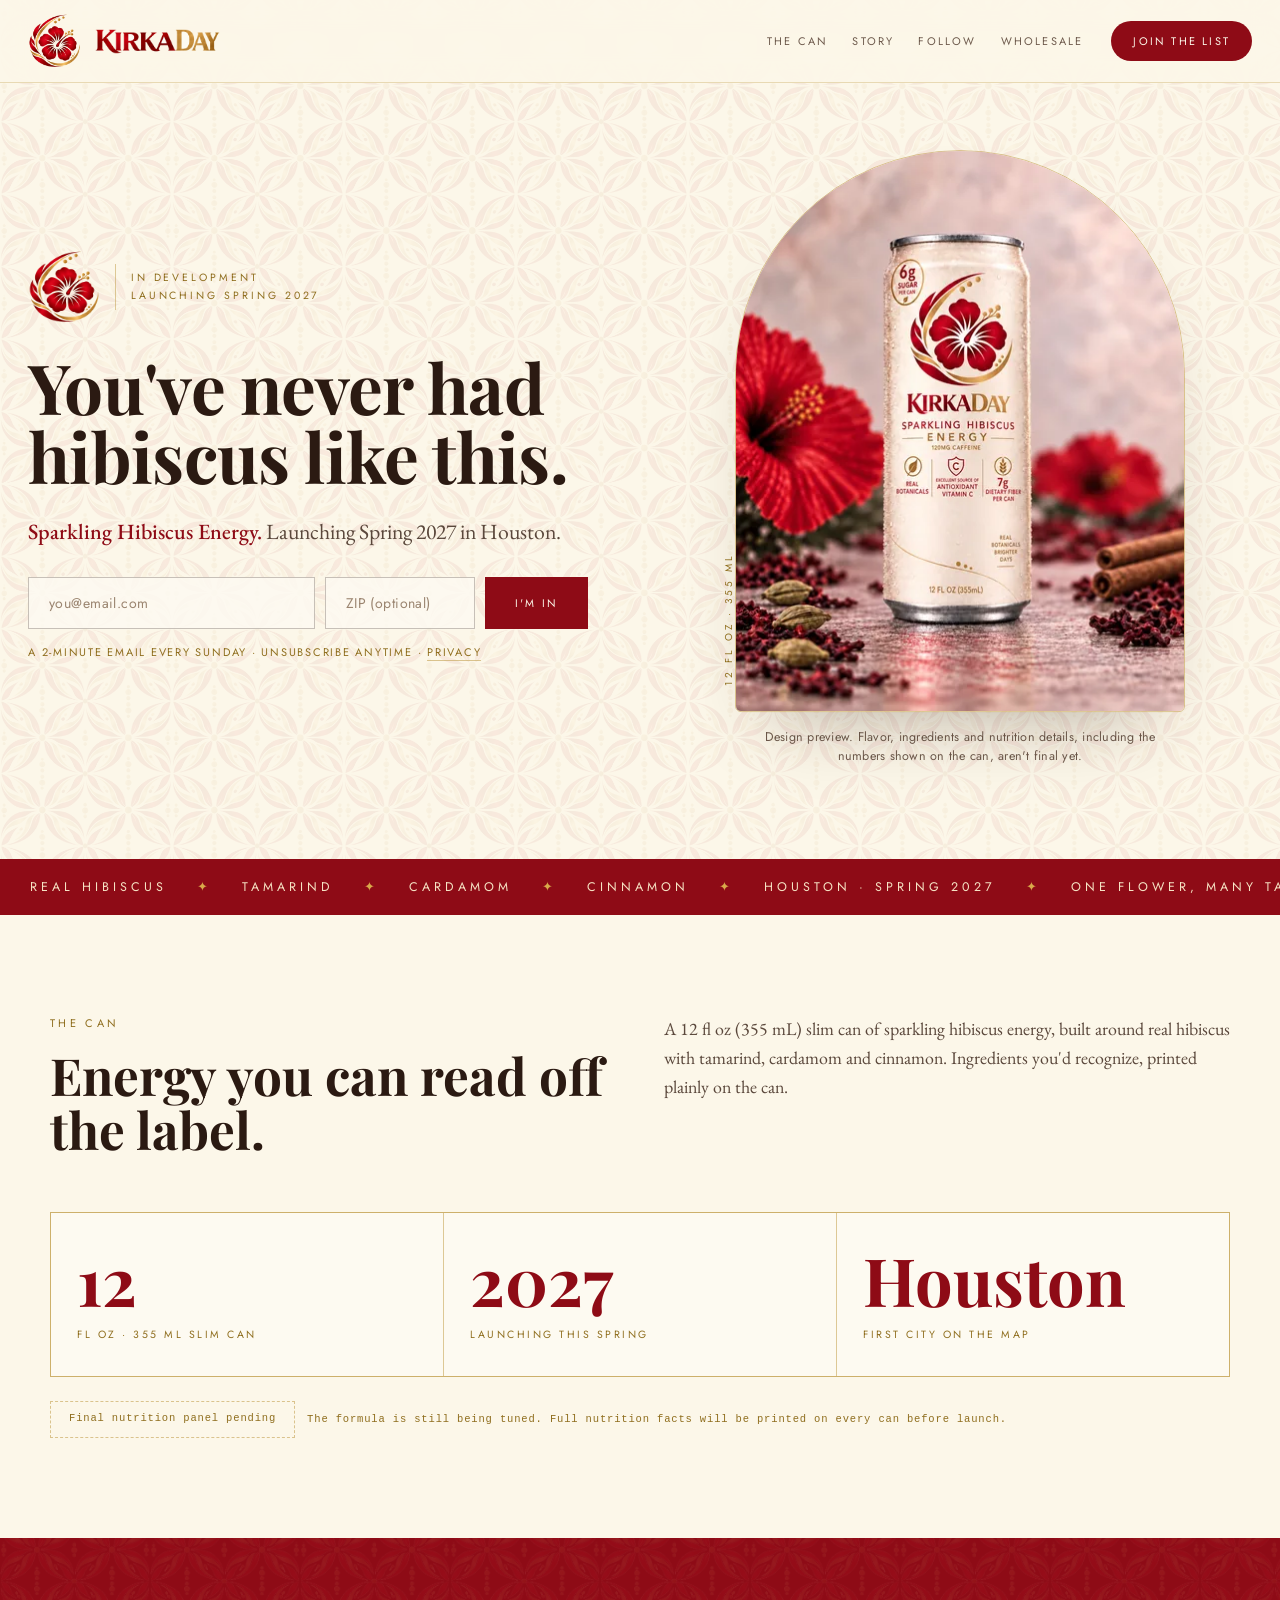
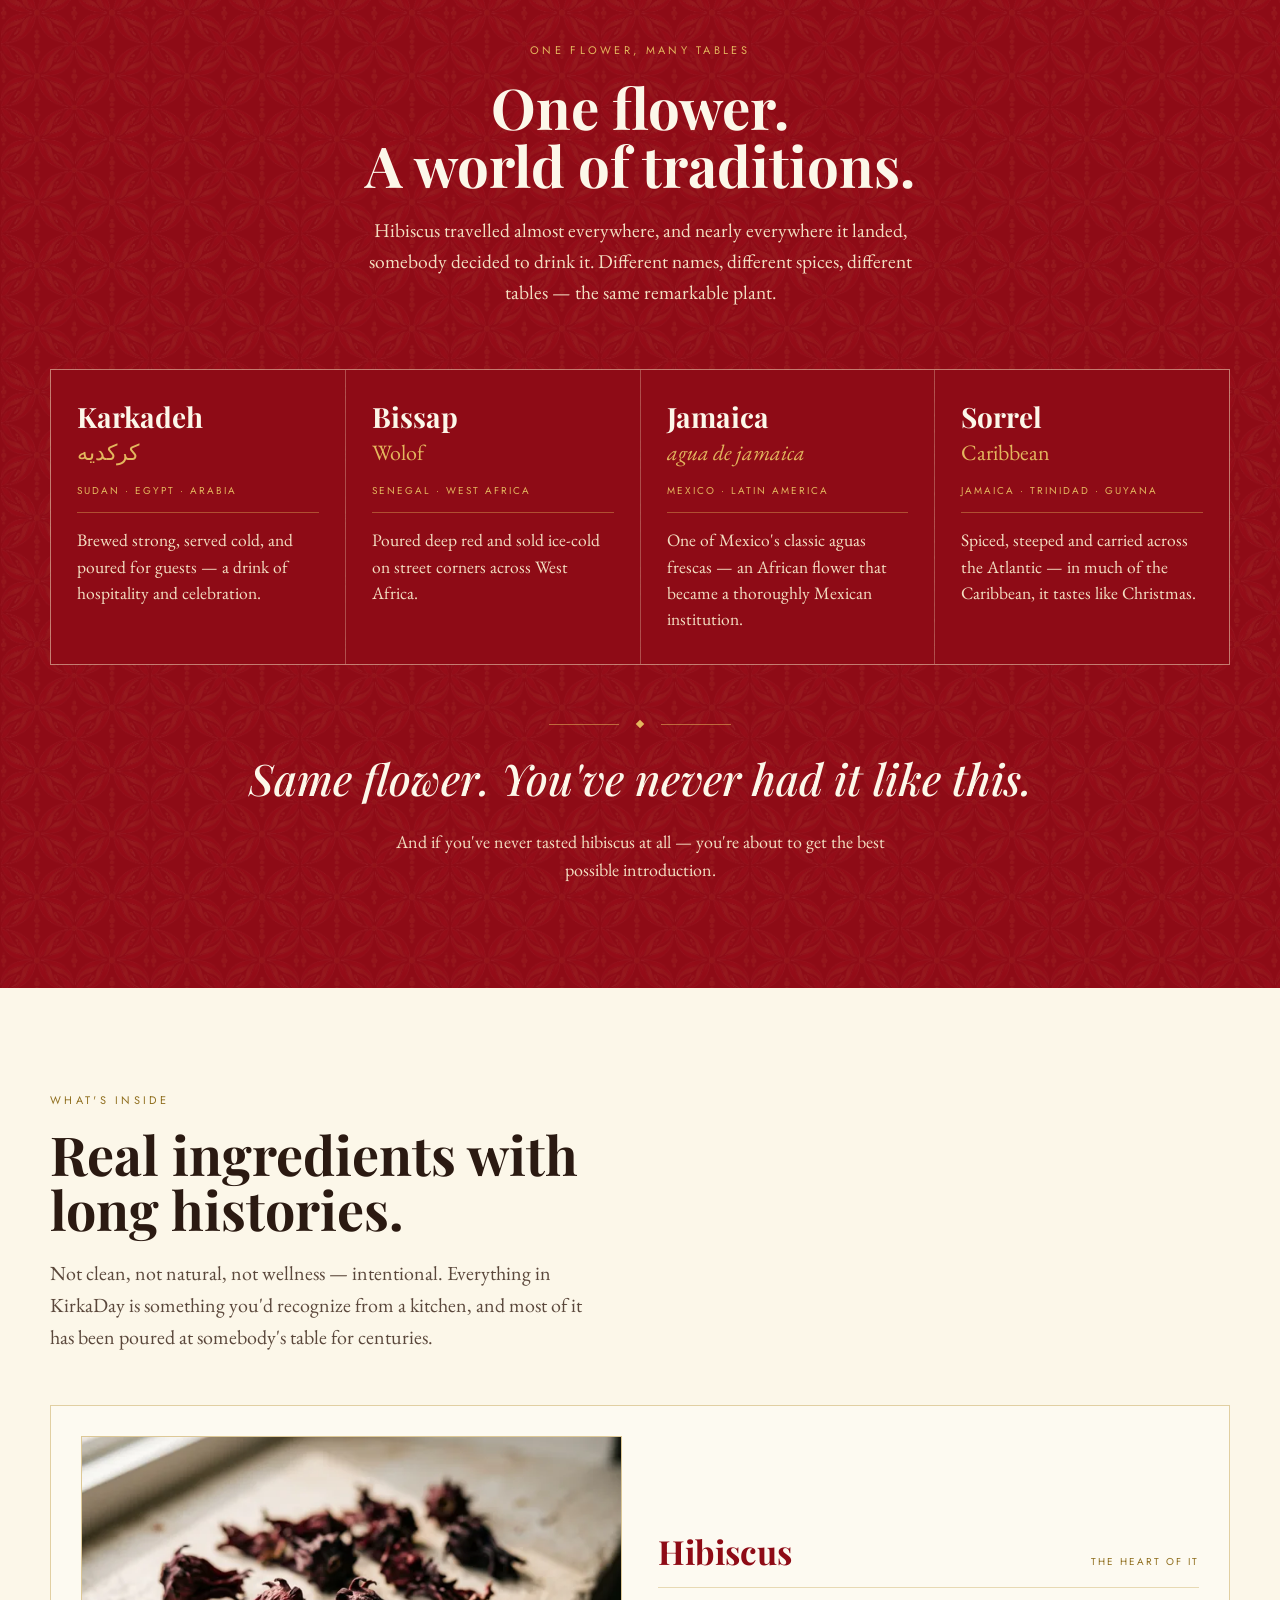
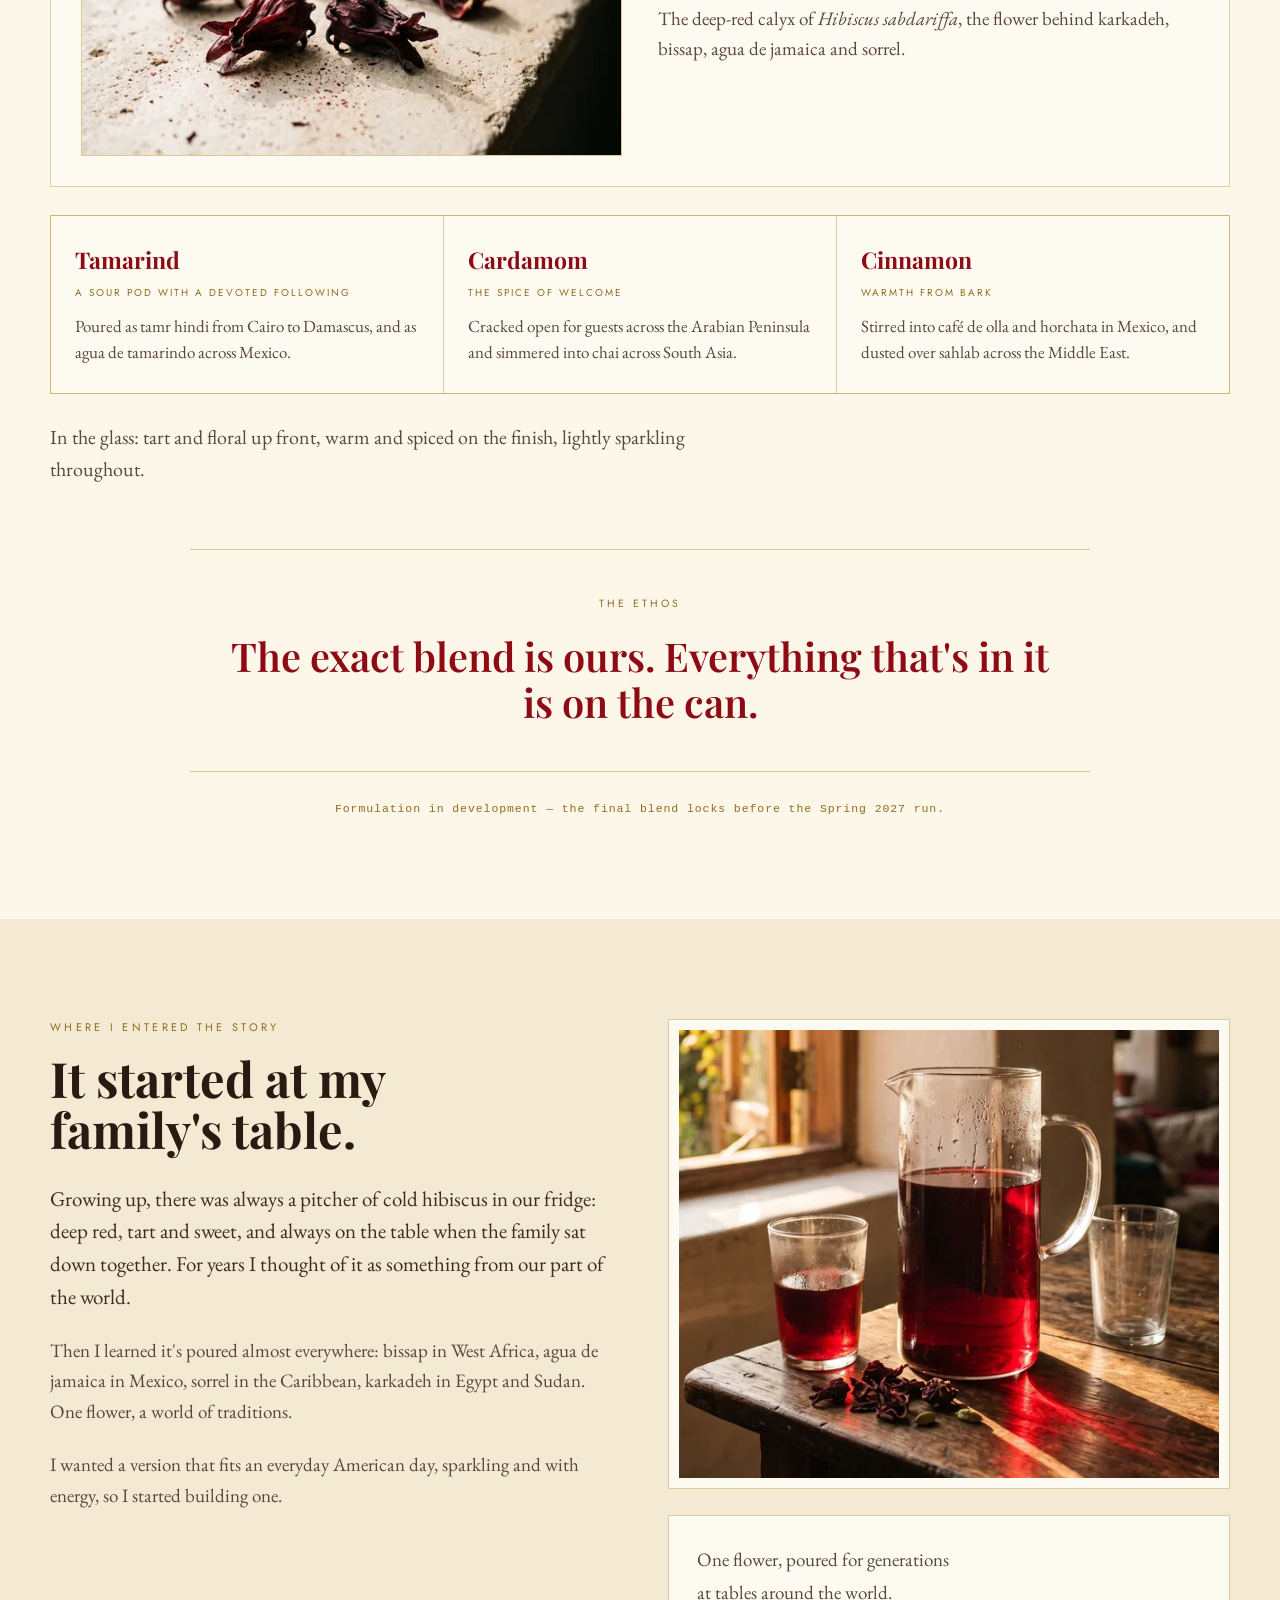
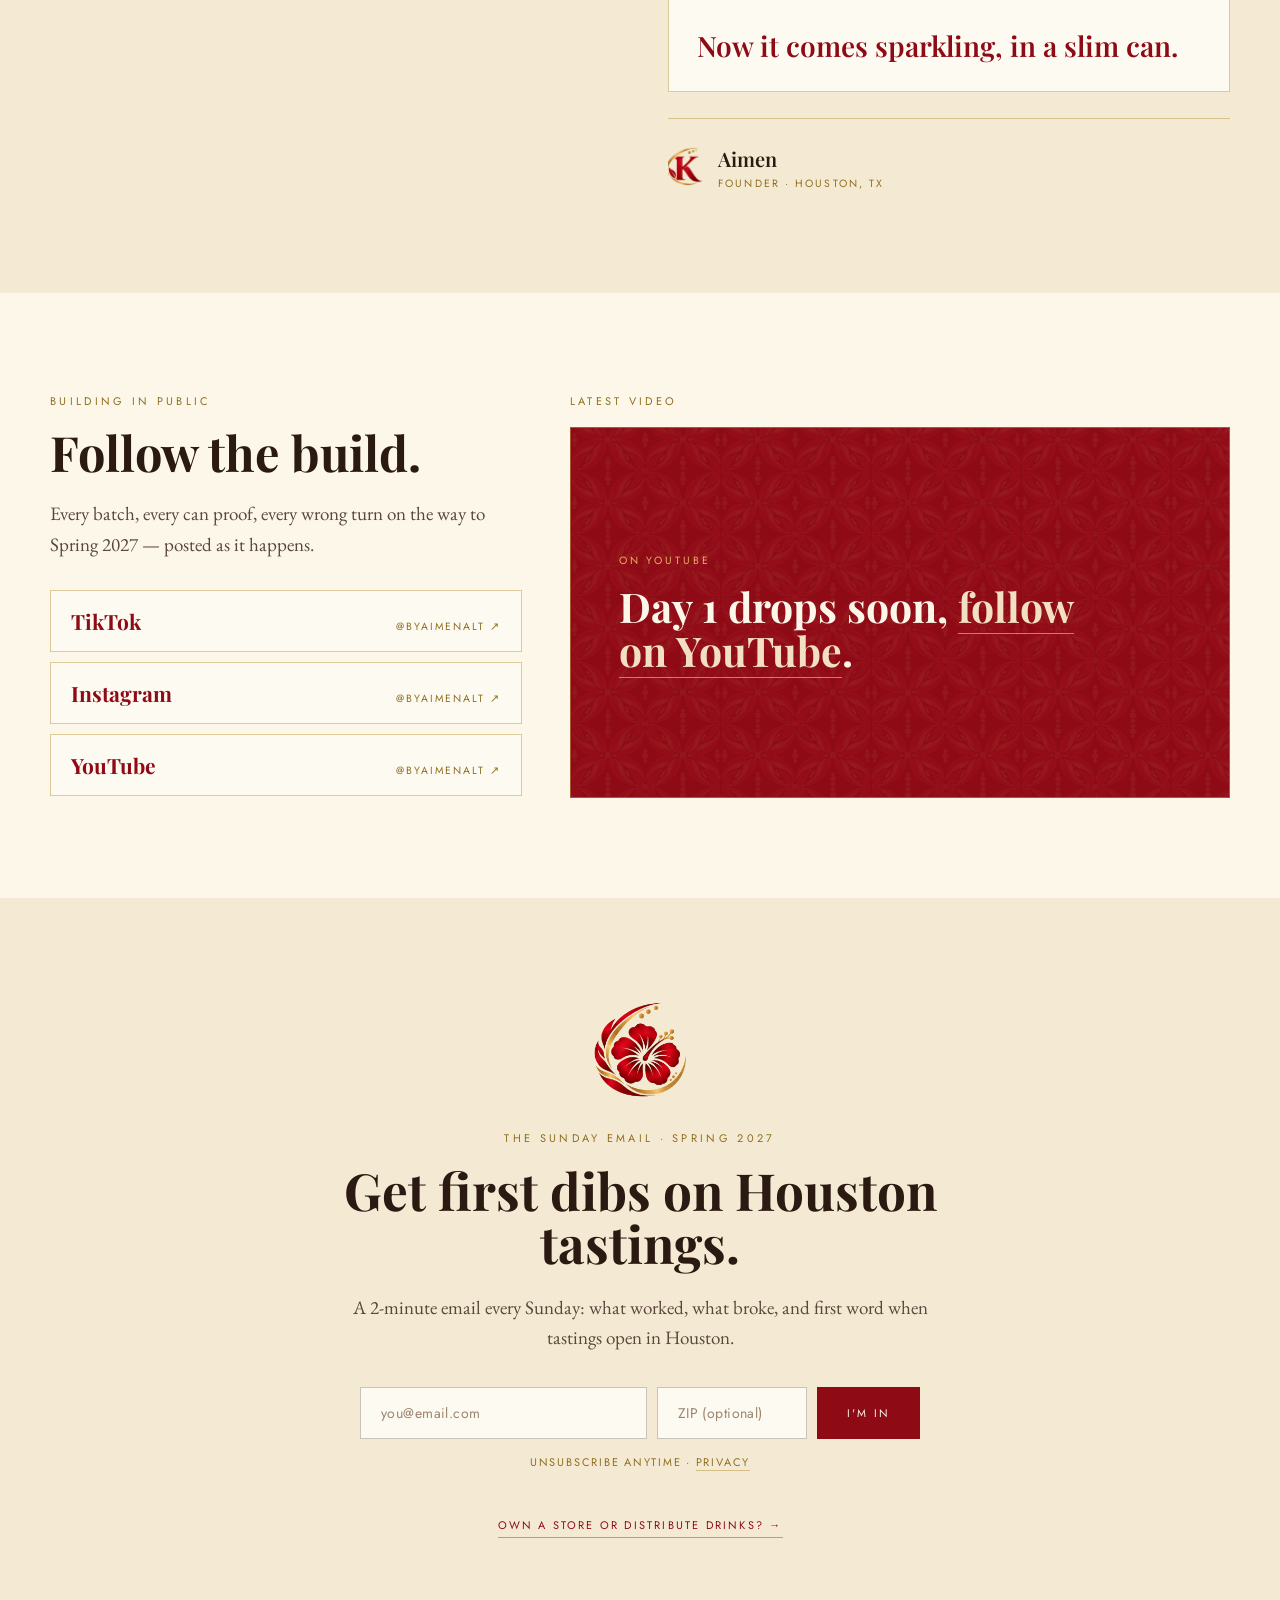
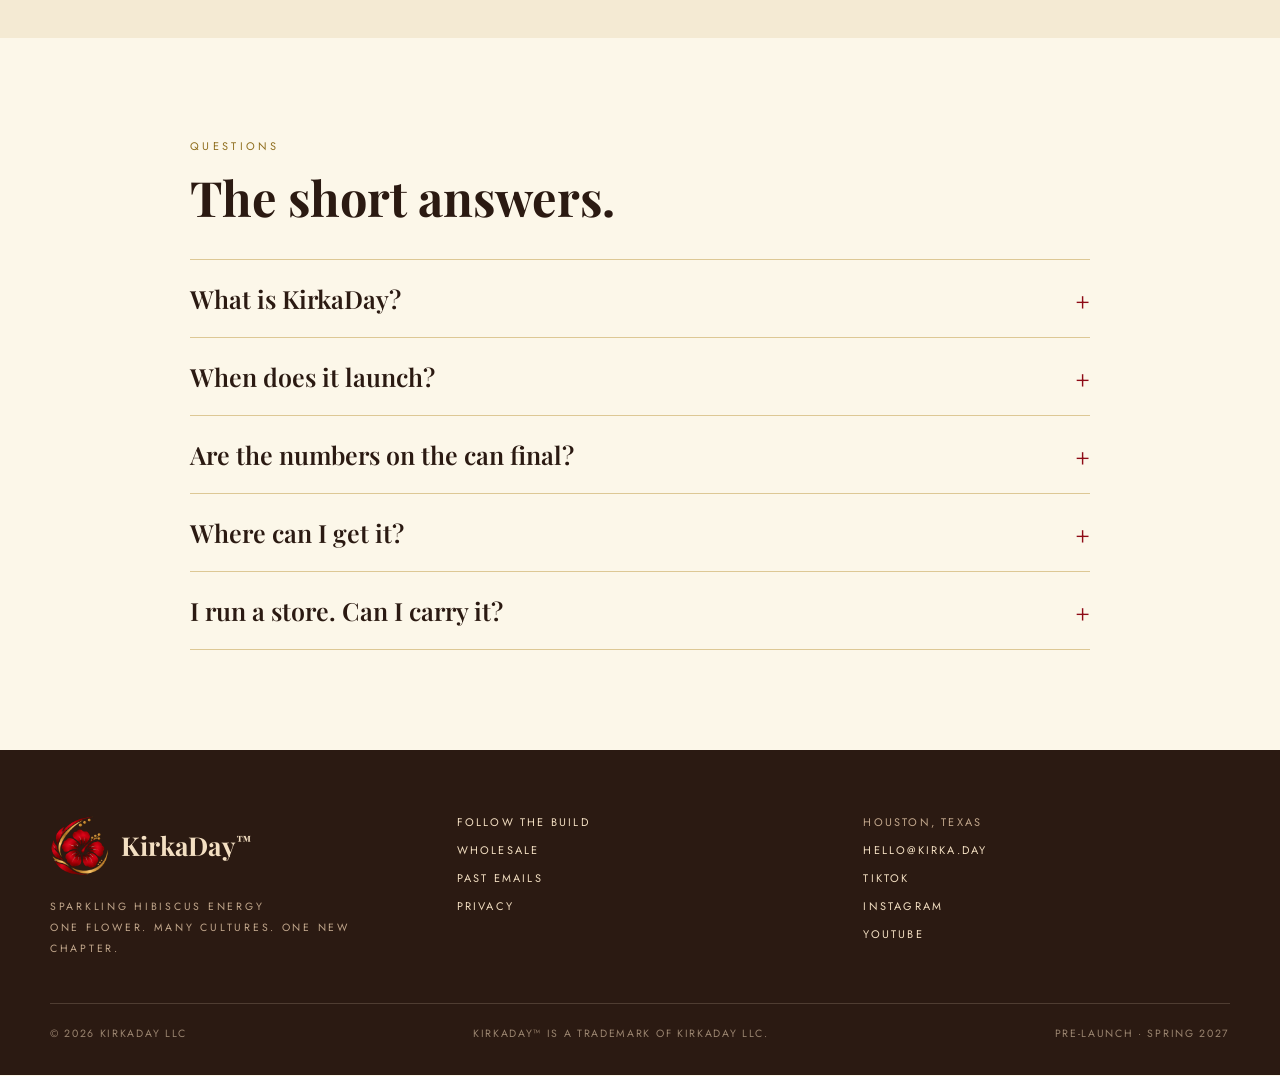
==== index.html @ 47746785 "Swap the hero can for the new hibiscus design and drop the old renders, so the site and share previe" ====
<!DOCTYPE html>
<html lang="en">
<head>
<meta charset="utf-8">
<meta name="viewport" content="width=device-width, initial-scale=1">
<title>KirkaDay | Sparkling Hibiscus Energy, Launching Spring 2027 in Houston</title>
<meta name="description" content="KirkaDay is a sparkling hibiscus energy drink made with hibiscus, tamarind, cardamom and cinnamon. Launching Spring 2027 in Houston. Follow the build and get first dibs on tastings.">
<link rel="canonical" href="https://kirka.day/">
<meta name="theme-color" content="#FCF7E9">

<meta property="og:type" content="website">
<meta property="og:site_name" content="KirkaDay">
<meta property="og:title" content="KirkaDay | Sparkling Hibiscus Energy">
<meta property="og:description" content="Sparkling Hibiscus Energy. Launching Spring 2027 in Houston. Follow the build and get first dibs on tastings.">
<meta property="og:url" content="https://kirka.day/">
<meta property="og:image" content="https://kirka.day/assets/og/home.jpg">
<meta property="og:image:width" content="1200">
<meta property="og:image:height" content="630">
<meta property="og:image:alt" content="KirkaDay can with the line Sparkling Hibiscus Energy, launching Spring 2027 in Houston">
<meta name="twitter:card" content="summary_large_image">
<meta name="twitter:title" content="KirkaDay | Sparkling Hibiscus Energy">
<meta name="twitter:description" content="Sparkling Hibiscus Energy. Launching Spring 2027 in Houston. Follow the build and get first dibs on tastings.">
<meta name="twitter:image" content="https://kirka.day/assets/og/home.jpg">

<link rel="icon" href="/assets/icon-monogram.ico" sizes="any">
<link rel="icon" type="image/png" href="/assets/icon-monogram-32.png" sizes="32x32">
<link rel="apple-touch-icon" href="/assets/apple-touch-icon.png">

<link rel="preconnect" href="https://fonts.googleapis.com">
<link rel="preconnect" href="https://fonts.gstatic.com" crossorigin>
<link rel="preload" as="image" imagesrcset="/assets/can-hibiscus-450.webp 450w, /assets/can-hibiscus-900.webp 900w" imagesizes="(max-width: 900px) 100vw, 450px" type="image/webp">
<link href="https://fonts.googleapis.com/css2?family=Playfair+Display:ital,wght@0,500;0,600;0,700;1,400;1,500&family=EB+Garamond:ital,wght@0,400;0,500;1,400&family=Jost:wght@300;400;500&display=swap" rel="stylesheet">
<link rel="stylesheet" href="/assets/site.css">

<style>
    .kd-shot { position: absolute; inset: 0; display: block; width: 100%; height: 100%;
               object-fit: cover; background: #F6EEDC; }
    .kd-shot-bordered { border: 1px solid rgba(190,154,66,0.45); }

    /* Four-item groups must read as 4 / 2x2 / 4-stacked. The reference's auto-fit
       grids pass through a 3-column step on the way down, which strands the
       fourth card in a half-empty row. */
    [data-kd="four-up"] { grid-template-columns: repeat(4, minmax(0, 1fr)) !important; }
    [data-kd="three-up"] { grid-template-columns: repeat(3, minmax(0, 1fr)) !important; }
    @media (max-width: 1080px) {
      [data-kd="four-up"] { grid-template-columns: repeat(2, minmax(0, 1fr)) !important; }
    }
    @media (max-width: 760px) {
      [data-kd="three-up"] { grid-template-columns: minmax(0, 1fr) !important; }
    }
    @media (max-width: 600px) {
      [data-kd="four-up"] { grid-template-columns: minmax(0, 1fr) !important; }
    }

    /* Keep the sign-up above the fold on phones. */
    @media (max-width: 600px) {
      [data-kd="hero"] { padding: 30px 18px 36px !important; }
      [data-kd="hero-grid"] { gap: 40px !important; }
      [data-kd="hero-eyebrow"] { margin-bottom: 18px !important; }
      [data-kd="hero-eyebrow"] img { height: 56px !important; }
      [data-kd="hero-h1"] { margin-bottom: 16px !important; }
      [data-kd="hero-lead"] { margin-bottom: 20px !important; }
    }

    @media (prefers-reduced-motion: reduce) {
      [data-marquee] { animation: none !important; }
      [style*="kd-drift"] { animation: none !important; }
    }

    /* Follow the build */
    .kd-follow { display: grid; grid-template-columns: minmax(0, 5fr) minmax(0, 7fr); gap: 48px; align-items: start; }
    @media (max-width: 860px) { .kd-follow { grid-template-columns: minmax(0, 1fr); } }
    .kd-video-frame { position: relative; aspect-ratio: 16 / 9; border: 1px solid rgba(190,154,66,0.55); background: #2B1A12; }
    .kd-video-frame iframe { position: absolute; inset: 0; width: 100%; height: 100%; border: 0; }
    .kd-video-card { position: relative; overflow: hidden; aspect-ratio: 16 / 9; display: flex; flex-direction: column;
                     justify-content: center; align-items: flex-start; gap: 16px; padding: clamp(24px, 4vw, 48px);
                     background: #8E0B16; color: #FCF7E9; border: 1px solid rgba(190,154,66,0.55); }
    .kd-video-card::before { content: ""; position: absolute; inset: 0; background-image: url("/assets/tile-seamless.webp");
                             background-size: 150px; opacity: 0.08; mix-blend-mode: screen; pointer-events: none; }
    .kd-video-card > * { position: relative; }
    .kd-video-label { font-size: 10.5px; letter-spacing: 0.28em; text-transform: uppercase; color: #E3B75E; }
    .kd-video-title { font-family: 'Playfair Display', serif; font-weight: 700; font-size: clamp(26px, 3.2vw, 42px);
                      line-height: 1.08; margin: 0; color: #FCF7E9; text-wrap: pretty; }
    .kd-video-title a { color: #F3DFC2; border-bottom: 1px solid rgba(227,183,94,0.7); }
    .kd-video-title a:hover { color: #FCF7E9; }
    @media (max-width: 420px) { .kd-video-card { aspect-ratio: auto; min-height: 220px; } }

    .kd-stock { display: inline-flex; align-items: center; gap: 10px; font-size: 11px; letter-spacing: 0.2em;
                text-transform: uppercase; color: #8E0B16; border-bottom: 1px solid rgba(142,11,22,0.4); padding-bottom: 4px; }
    .kd-stock:hover { color: #B3121F; border-color: #B3121F; }

    /* FAQ */
    .kd-faq { border-top: 1px solid rgba(190,154,66,0.5); }
    .kd-faq details { border-bottom: 1px solid rgba(190,154,66,0.5); }
    .kd-faq summary { list-style: none; cursor: pointer; display: flex; justify-content: space-between; align-items: baseline; gap: 20px;
                      padding: 22px 0; font-family: 'Playfair Display', serif; font-weight: 600; font-size: clamp(20px, 2vw, 25px); color: #2B1A12; }
    .kd-faq summary::-webkit-details-marker { display: none; }
    .kd-faq summary::after { content: "+"; font-family: 'Jost', sans-serif; font-weight: 300; font-size: 26px; color: #8E0B16; line-height: 1; }
    .kd-faq details[open] summary::after { content: "\2212"; }
    .kd-faq summary:hover { color: #8E0B16; }
    .kd-faq p { font-family: 'EB Garamond', serif; font-size: 19px; line-height: 1.6; color: #5A473B; margin: 0 0 24px; max-width: 36em; }
</style>
<noscript><style>[data-rv] { opacity: 1 !important; transform: none !important; }</style></noscript>

<script type="application/ld+json">
{
  "@context": "https://schema.org",
  "@type": "Organization",
  "name": "KirkaDay",
  "legalName": "Kirkaday LLC",
  "url": "https://kirka.day/",
  "logo": "https://kirka.day/assets/logo-mark.png",
  "description": "Sparkling hibiscus energy. Launching Spring 2027 in Houston.",
  "email": "hello@kirka.day",
  "address": { "@type": "PostalAddress", "addressLocality": "Houston", "addressRegion": "TX", "addressCountry": "US" },
  "sameAs": [
    "https://www.tiktok.com/@byaimenalt",
    "https://www.instagram.com/byaimenalt/",
    "https://www.youtube.com/@byAimenAlt"
  ]
}
</script>
</head>
<body>
<div style="font-family:'Jost',sans-serif;background:#FCF7E9;overflow:hidden">

  <div class="kd-pattern"></div>

  <nav class="kd-nav" data-nav="1" aria-label="Main">
    <div class="kd-nav-row">
      <a href="/" class="kd-nav-brand" aria-label="KirkaDay home">
        <img class="kd-mark" src="/assets/logo-mark.webp" alt="" width="364" height="396">
        <picture>
          <source srcset="/assets/logo-wordmark.webp" type="image/webp">
          <img class="kd-word" src="/assets/logo-wordmark.png" alt="KirkaDay" width="696" height="138">
        </picture>
      </a>
      <div class="kd-nav-group">
        <div class="kd-nav-links">
          <a href="#can">The Can</a>
          <a href="#story">Story</a>
          <a href="#follow">Follow</a>
          <a href="/wholesale">Wholesale</a>
        </div>
        <a class="kd-nav-cta" href="#signup">Join the list</a>
      </div>
    </div>
  </nav>

  <section id="top" data-kd="hero" style="position:relative;z-index:1;padding:64px 28px 44px">
    <div data-kd="hero-grid" style="max-width:1280px;margin:0 auto;display:grid;grid-template-columns:repeat(auto-fit,minmax(min(100%,400px),1fr));gap:56px;align-items:center">

      <div>
        <div data-rv="1" data-kd="hero-eyebrow" style="display:flex;align-items:center;gap:15px;margin-bottom:26px;opacity:0;transform:translateY(24px);transition:opacity .9s cubic-bezier(.16,1,.3,1),transform .9s cubic-bezier(.16,1,.3,1)">
          <img src="/assets/logo-mark.webp" alt="" style="height:78px;width:auto;display:block" width="364" height="396">
          <div style="width:1px;height:46px;background:rgba(190,154,66,0.5)"></div>
          <div style="font-size:10.5px;letter-spacing:0.28em;text-transform:uppercase;color:#8F6E1E;line-height:1.7">In development<br>Launching Spring 2027</div>
        </div>

        <h1 data-rv="1" data-rv-delay="90" data-kd="hero-h1" style="font-family:'Playfair Display',serif;font-weight:700;font-size:clamp(40px,5.4vw,78px);line-height:1;letter-spacing:-0.01em;margin:0 0 24px;color:#2B1A12;text-wrap:pretty;opacity:0;transform:translateY(26px);transition:opacity 1s cubic-bezier(.16,1,.3,1),transform 1s cubic-bezier(.16,1,.3,1)">
          You've never had<br>hibiscus like this.
        </h1>

        <p data-rv="1" data-rv-delay="180" data-kd="hero-lead" style="font-family:'EB Garamond',serif;font-size:clamp(19px,1.7vw,24px);line-height:1.5;color:#5A473B;margin:0 0 30px;max-width:32em;text-wrap:pretty;opacity:0;transform:translateY(22px);transition:opacity 1s cubic-bezier(.16,1,.3,1),transform 1s cubic-bezier(.16,1,.3,1)">
          <strong style="font-weight:500;color:#8E0B16">Sparkling Hibiscus Energy.</strong> Launching Spring 2027 in Houston.
        </p>

        <div id="signup" data-rv="1" data-rv-delay="250" style="scroll-margin-top:140px;opacity:0;transform:translateY(20px);transition:opacity 1s cubic-bezier(.16,1,.3,1),transform 1s cubic-bezier(.16,1,.3,1)">
          <form class="kd-signup" method="POST" action="/api/subscribe" data-signup>
            <p class="kd-alert" role="alert" data-signup-error hidden>That didn't go through, so you're not on the list yet. Please try again, or email <a href="mailto:hello@kirka.day">hello@kirka.day</a>.</p>
            <div class="kd-signup-row">
              <label class="kd-sr" for="hero-email">Email address</label>
              <input class="kd-input" id="hero-email" type="email" name="email" required autocomplete="email" maxlength="254" placeholder="you@email.com">
              <label class="kd-sr" for="hero-zip">ZIP code (optional)</label>
              <input class="kd-input kd-input-zip" id="hero-zip" type="text" name="zip" inputmode="numeric" pattern="[0-9]{5}" maxlength="5" autocomplete="postal-code" placeholder="ZIP (optional)">
              <button class="kd-btn" type="submit">I'm in</button>
            </div>
            <input type="hidden" name="source" value="home">
            <input type="hidden" name="utm_source" value="">
            <input type="hidden" name="utm_medium" value="">
            <input type="hidden" name="utm_campaign" value="">
            <input type="hidden" name="utm_term" value="">
            <input type="hidden" name="utm_content" value="">
            <input type="hidden" name="referring_site" value="">
            <div class="kd-hp" aria-hidden="true"><label for="hero-company">Company</label><input id="hero-company" type="text" name="company" tabindex="-1" autocomplete="off"></div>
          </form>
          <p class="kd-fine">A 2-minute email every Sunday · Unsubscribe anytime · <a href="/privacy">Privacy</a></p>
        </div>
      </div>

      <div data-rv="1" data-rv-delay="140" style="display:flex;justify-content:center;opacity:0;transform:translateY(30px);transition:opacity 1.1s cubic-bezier(.16,1,.3,1),transform 1.1s cubic-bezier(.16,1,.3,1)">
        <figure data-parallax="0.05" style="position:relative;width:100%;max-width:450px;margin:0">
          <div style="position:relative">
            <div data-hero-frame="1" style="position:relative;overflow:hidden;border:1px solid rgba(190,154,66,0.55);border-radius:225px 225px 6px 6px;box-shadow:0 40px 80px -40px rgba(43,26,18,0.35)">
              <picture><source type="image/webp" srcset="/assets/can-hibiscus-450.webp 450w, /assets/can-hibiscus-900.webp 900w" sizes="(max-width: 900px) 100vw, 450px"><img src="/assets/can-hibiscus-900.jpg" alt="KirkaDay sparkling hibiscus energy can, design preview" width="1122" height="1402" fetchpriority="high" style="display:block;width:100%;height:auto"></picture>
            </div>
            <div style="position:absolute;left:-14px;bottom:26px;writing-mode:vertical-rl;transform:rotate(180deg);font-size:10px;letter-spacing:0.3em;text-transform:uppercase;color:#8F6E1E">12 fl oz · 355 mL</div>
          </div>
          <figcaption class="kd-caption">Design preview. Flavor, ingredients and nutrition details, including the numbers shown on the can, aren't final yet.</figcaption>
        </figure>
      </div>
    </div>
  </section>

  <section style="margin-top:52px;background:#8E0B16;overflow:hidden;padding:19px 0;position:relative;z-index:1">
    <div data-marquee="1" style="display:flex;width:max-content;animation:kd-marq 42s linear infinite">
      <div style="display:flex">
        <span style="display:flex;align-items:center;gap:30px;padding:0 30px;font-size:12.5px;letter-spacing:0.32em;text-transform:uppercase;color:#F6E3C4;white-space:nowrap">Real hibiscus<span style="color:#D9A94A">✦</span>Tamarind<span style="color:#D9A94A">✦</span>Cardamom<span style="color:#D9A94A">✦</span>Cinnamon<span style="color:#D9A94A">✦</span>Houston · Spring 2027<span style="color:#D9A94A">✦</span>One flower, many tables<span style="color:#D9A94A">✦</span></span>
        <span aria-hidden="true" style="display:flex;align-items:center;gap:30px;padding:0 30px;font-size:12.5px;letter-spacing:0.32em;text-transform:uppercase;color:#F6E3C4;white-space:nowrap">Real hibiscus<span style="color:#D9A94A">✦</span>Tamarind<span style="color:#D9A94A">✦</span>Cardamom<span style="color:#D9A94A">✦</span>Cinnamon<span style="color:#D9A94A">✦</span>Houston · Spring 2027<span style="color:#D9A94A">✦</span>One flower, many tables<span style="color:#D9A94A">✦</span></span>
      </div>
    </div>
  </section>

  <section id="can" style="padding:100px 28px;position:relative;z-index:1">
    <div style="max-width:1180px;margin:0 auto">
      <div style="display:grid;grid-template-columns:repeat(auto-fit,minmax(min(100%,320px),1fr));gap:48px;align-items:start;margin-bottom:56px">
        <div data-rv="1" style="opacity:0;transform:translateY(24px);transition:opacity .9s cubic-bezier(.16,1,.3,1),transform .9s cubic-bezier(.16,1,.3,1)">
          <div style="font-size:11px;letter-spacing:0.3em;text-transform:uppercase;color:#8F6E1E;margin-bottom:18px">The can</div>
          <h2 style="font-family:'Playfair Display',serif;font-weight:700;font-size:clamp(34px,4vw,54px);line-height:1.04;margin:0;color:#2B1A12;text-wrap:pretty">Energy you can read off the label.</h2>
        </div>
        <p data-rv="1" data-rv-delay="120" style="font-family:'EB Garamond',serif;font-size:clamp(17px,1.4vw,20px);line-height:1.6;color:#5A473B;margin:0;max-width:34em;opacity:0;transform:translateY(24px);transition:opacity .9s cubic-bezier(.16,1,.3,1),transform .9s cubic-bezier(.16,1,.3,1)">
          A 12 fl oz (355 mL) slim can of sparkling hibiscus energy, built around real hibiscus with tamarind, cardamom and cinnamon. Ingredients you'd recognize, printed plainly on the can.
        </p>
      </div>

      <div style="display:grid;grid-template-columns:repeat(auto-fit,minmax(min(50%,150px),1fr));gap:1px;background:rgba(190,154,66,0.5);border:1px solid rgba(190,154,66,0.5)" data-kd="three-up">
        <div data-rv="1" style="background:#FDFAF1;padding:34px 26px;opacity:0;transform:translateY(22px);transition:opacity .8s ease,transform .8s ease">
          <div data-count="12" style="font-family:'Playfair Display',serif;font-weight:700;font-size:clamp(44px,5.2vw,70px);line-height:1;color:#8E0B16">12</div>
          <div style="font-size:10.5px;letter-spacing:0.24em;text-transform:uppercase;color:#8F6E1E;margin-top:14px">fl oz · 355 mL slim can</div>
        </div>
        <div data-rv="1" data-rv-delay="90" style="background:#FDFAF1;padding:34px 26px;opacity:0;transform:translateY(22px);transition:opacity .8s ease,transform .8s ease">
          <div style="font-family:'Playfair Display',serif;font-weight:700;font-size:clamp(44px,5.2vw,70px);line-height:1;color:#8E0B16">2027</div>
          <div style="font-size:10.5px;letter-spacing:0.24em;text-transform:uppercase;color:#8F6E1E;margin-top:14px">Launching this spring</div>
        </div>
        <div data-rv="1" data-rv-delay="180" style="background:#FDFAF1;padding:34px 26px;opacity:0;transform:translateY(22px);transition:opacity .8s ease,transform .8s ease">
          <div style="font-family:'Playfair Display',serif;font-weight:700;font-size:clamp(44px,5.2vw,70px);line-height:1;color:#8E0B16">Houston</div>
          <div style="font-size:10.5px;letter-spacing:0.24em;text-transform:uppercase;color:#8F6E1E;margin-top:14px">First city on the map</div>
        </div>
      </div>

      <div data-rv="1" style="display:flex;flex-wrap:wrap;gap:12px;margin-top:24px;opacity:0;transform:translateY(18px);transition:opacity .8s ease,transform .8s ease">
        <span style="border:1px dashed rgba(190,154,66,0.55);padding:10px 18px;font-family:'IBM Plex Mono',ui-monospace,monospace;font-size:10.5px;letter-spacing:0.08em;color:#8F6E1E">Final nutrition panel pending</span>
        <span style="flex:1 1 320px;padding:10px 0;font-family:'IBM Plex Mono',ui-monospace,monospace;font-size:10.5px;line-height:1.6;letter-spacing:0.08em;color:#8F6E1E">The formula is still being tuned. Full nutrition facts will be printed on every can before launch.</span>
      </div>
    </div>
  </section>

  <section id="traditions" style="background:#8E0B16;color:#FCF7E9;padding:104px 28px;position:relative;z-index:1;overflow:hidden">
    <div data-pattern="1" style="position:absolute;inset:0;background-image:url(&quot;/assets/tile-seamless.webp&quot;);background-size:150px;opacity:0.08;mix-blend-mode:screen;pointer-events:none"></div>
    <div style="max-width:1180px;margin:0 auto;position:relative">

      <div data-rv="1" style="text-align:center;max-width:36em;margin:0 auto 60px;opacity:0;transform:translateY(24px);transition:opacity .9s cubic-bezier(.16,1,.3,1),transform .9s cubic-bezier(.16,1,.3,1)">
        <div style="font-size:11px;letter-spacing:0.3em;text-transform:uppercase;color:#E3B75E;margin-bottom:20px">One flower, many tables</div>
        <h2 style="font-family:'Playfair Display',serif;font-weight:700;font-size:clamp(34px,4.4vw,60px);line-height:1.02;margin:0 0 22px;color:#FCF7E9;text-wrap:pretty">One flower.<br>A world of traditions.</h2>
        <p style="font-family:'EB Garamond',serif;font-size:19.5px;line-height:1.6;color:#F3DFC2;margin:0">Hibiscus travelled almost everywhere, and nearly everywhere it landed, somebody decided to drink it. Different names, different spices, different tables — the same remarkable plant.</p>
      </div>

      <div style="display:grid;grid-template-columns:repeat(auto-fit,minmax(min(100%,240px),1fr));gap:1px;background:rgba(246,227,196,0.3);border:1px solid rgba(246,227,196,0.3)" data-kd="four-up">
        <article data-rv="1" style="background:#8E0B16;padding:32px 26px;opacity:0;transform:translateY(24px);transition:opacity .85s cubic-bezier(.16,1,.3,1),transform .85s cubic-bezier(.16,1,.3,1)">
          <div style="font-family:'Playfair Display',serif;font-weight:700;font-size:28px;line-height:1.1;color:#FCF7E9;margin-bottom:6px">Karkadeh</div>
          <div style="font-family:'EB Garamond',serif;font-size:22px;color:#E3B75E;margin-bottom:16px">كركديه</div>
          <div style="font-size:10px;letter-spacing:0.2em;text-transform:uppercase;color:#E3B75E;padding-bottom:14px;border-bottom:1px solid rgba(227,183,94,0.4);margin-bottom:14px">Sudan · Egypt · Arabia</div>
          <p style="font-family:'EB Garamond',serif;font-size:17.5px;line-height:1.5;color:#F3DFC2;margin:0">Brewed strong, served cold, and poured for guests — a drink of hospitality and celebration.</p>
        </article>
        <article data-rv="1" data-rv-delay="90" style="background:#8E0B16;padding:32px 26px;opacity:0;transform:translateY(24px);transition:opacity .85s cubic-bezier(.16,1,.3,1),transform .85s cubic-bezier(.16,1,.3,1)">
          <div style="font-family:'Playfair Display',serif;font-weight:700;font-size:28px;line-height:1.1;color:#FCF7E9;margin-bottom:6px">Bissap</div>
          <div style="font-family:'EB Garamond',serif;font-size:22px;color:#E3B75E;margin-bottom:16px">Wolof</div>
          <div style="font-size:10px;letter-spacing:0.2em;text-transform:uppercase;color:#E3B75E;padding-bottom:14px;border-bottom:1px solid rgba(227,183,94,0.4);margin-bottom:14px">Senegal · West Africa</div>
          <p style="font-family:'EB Garamond',serif;font-size:17.5px;line-height:1.5;color:#F3DFC2;margin:0">Poured deep red and sold ice-cold on street corners across West Africa.</p>
        </article>
        <article data-rv="1" data-rv-delay="180" style="background:#8E0B16;padding:32px 26px;opacity:0;transform:translateY(24px);transition:opacity .85s cubic-bezier(.16,1,.3,1),transform .85s cubic-bezier(.16,1,.3,1)">
          <div style="font-family:'Playfair Display',serif;font-weight:700;font-size:28px;line-height:1.1;color:#FCF7E9;margin-bottom:6px">Jamaica</div>
          <div style="font-family:'EB Garamond',serif;font-style:italic;font-size:22px;color:#E3B75E;margin-bottom:16px">agua de jamaica</div>
          <div style="font-size:10px;letter-spacing:0.2em;text-transform:uppercase;color:#E3B75E;padding-bottom:14px;border-bottom:1px solid rgba(227,183,94,0.4);margin-bottom:14px">Mexico · Latin America</div>
          <p style="font-family:'EB Garamond',serif;font-size:17.5px;line-height:1.5;color:#F3DFC2;margin:0">One of Mexico's classic aguas frescas — an African flower that became a thoroughly Mexican institution.</p>
        </article>
        <article data-rv="1" data-rv-delay="270" style="background:#8E0B16;padding:32px 26px;opacity:0;transform:translateY(24px);transition:opacity .85s cubic-bezier(.16,1,.3,1),transform .85s cubic-bezier(.16,1,.3,1)">
          <div style="font-family:'Playfair Display',serif;font-weight:700;font-size:28px;line-height:1.1;color:#FCF7E9;margin-bottom:6px">Sorrel</div>
          <div style="font-family:'EB Garamond',serif;font-size:22px;color:#E3B75E;margin-bottom:16px">Caribbean</div>
          <div style="font-size:10px;letter-spacing:0.2em;text-transform:uppercase;color:#E3B75E;padding-bottom:14px;border-bottom:1px solid rgba(227,183,94,0.4);margin-bottom:14px">Jamaica · Trinidad · Guyana</div>
          <p style="font-family:'EB Garamond',serif;font-size:17.5px;line-height:1.5;color:#F3DFC2;margin:0">Spiced, steeped and carried across the Atlantic — in much of the Caribbean, it tastes like Christmas.</p>
        </article>
      </div>

      <div data-rv="1" style="margin-top:56px;text-align:center;opacity:0;transform:translateY(22px);transition:opacity .9s cubic-bezier(.16,1,.3,1),transform .9s cubic-bezier(.16,1,.3,1)">
        <div style="display:flex;align-items:center;justify-content:center;gap:18px;margin-bottom:26px">
          <div style="width:70px;height:1px;background:rgba(227,183,94,0.55)"></div>
          <div style="width:6px;height:6px;background:#E3B75E;transform:rotate(45deg)"></div>
          <div style="width:70px;height:1px;background:rgba(227,183,94,0.55)"></div>
        </div>
        <p style="font-family:'Playfair Display',serif;font-weight:500;font-style:italic;font-size:clamp(25px,3.4vw,46px);line-height:1.16;color:#FCF7E9;margin:0 auto;max-width:24em;text-wrap:pretty">Same flower. You've never had it like this.</p>
        <p style="font-family:'EB Garamond',serif;font-size:18px;line-height:1.55;color:#F3DFC2;margin:24px auto 0;max-width:30em">And if you've never tasted hibiscus at all — you're about to get the best possible introduction.</p>
      </div>
    </div>
  </section>

  <section id="ingredients" style="padding:104px 28px;position:relative;z-index:1">
    <div style="max-width:1180px;margin:0 auto">

      <div data-rv="1" style="max-width:34em;margin-bottom:52px;opacity:0;transform:translateY(24px);transition:opacity .9s cubic-bezier(.16,1,.3,1),transform .9s cubic-bezier(.16,1,.3,1)">
        <div style="font-size:11px;letter-spacing:0.3em;text-transform:uppercase;color:#8F6E1E;margin-bottom:18px">What's inside</div>
        <h2 style="font-family:'Playfair Display',serif;font-weight:700;font-size:clamp(34px,4.2vw,58px);line-height:1.03;margin:0 0 22px;color:#2B1A12;text-wrap:pretty">Real ingredients with long histories.</h2>
        <p style="font-family:'EB Garamond',serif;font-size:20px;line-height:1.58;color:#5A473B;margin:0">Not clean, not natural, not wellness — intentional. Everything in KirkaDay is something you'd recognize from a kitchen, and most of it has been poured at somebody's table for centuries.</p>
      </div>

      <div data-rv="1" style="border:1px solid rgba(190,154,66,0.45);background:#FDFAF1;padding:clamp(22px,2.4vw,30px);display:grid;grid-template-columns:repeat(auto-fit,minmax(min(100%,290px),1fr));gap:36px;align-items:center;margin-bottom:28px;opacity:0;transform:translateY(28px);transition:opacity .9s cubic-bezier(.16,1,.3,1),transform .9s cubic-bezier(.16,1,.3,1)">
        <div style="position:relative;width:100%;height:clamp(250px,26vw,320px)">
          <picture><source type="image/webp" srcset="/assets/hibiscus-calyces-700.webp 700w, /assets/hibiscus-calyces-1200.webp 1200w" sizes="(max-width: 900px) 100vw, 540px"><img src="/assets/hibiscus-calyces-1200.jpg" alt="Dried hibiscus calyces scattered across a sunlit windowsill" width="1200" height="655" loading="lazy" decoding="async" class="kd-shot kd-shot-bordered"></picture>
        </div>
        <div>
          <div style="display:flex;align-items:baseline;justify-content:space-between;gap:12px;border-bottom:1px solid rgba(190,154,66,0.35);padding-bottom:14px;margin-bottom:16px">
            <h3 style="font-family:'Playfair Display',serif;font-weight:700;font-size:clamp(26px,2.6vw,36px);margin:0;color:#8E0B16">Hibiscus</h3>
            <span style="font-size:10px;letter-spacing:0.2em;text-transform:uppercase;color:#8F6E1E">The heart of it</span>
          </div>
          <p style="font-family:'EB Garamond',serif;font-size:19px;line-height:1.56;color:#5A473B;margin:0">The deep-red calyx of <em>Hibiscus sabdariffa</em>, the flower behind karkadeh, bissap, agua de jamaica and sorrel.</p>
        </div>
      </div>

      <div style="display:grid;grid-template-columns:repeat(auto-fit,minmax(min(100%,230px),1fr));gap:1px;background:rgba(190,154,66,0.45);border:1px solid rgba(190,154,66,0.45)" data-kd="three-up">
        <article data-rv="1" style="background:#FDFAF1;padding:28px 24px;opacity:0;transform:translateY(24px);transition:opacity .85s cubic-bezier(.16,1,.3,1),transform .85s cubic-bezier(.16,1,.3,1)">
          <h3 style="font-family:'Playfair Display',serif;font-weight:700;font-size:23px;margin:0 0 10px;color:#8E0B16">Tamarind</h3>
          <div style="font-size:10px;letter-spacing:0.2em;text-transform:uppercase;color:#8F6E1E;margin-bottom:14px">A sour pod with a devoted following</div>
          <p style="font-family:'EB Garamond',serif;font-size:17px;line-height:1.5;color:#5A473B;margin:0">Poured as tamr hindi from Cairo to Damascus, and as agua de tamarindo across Mexico.</p>
        </article>
        <article data-rv="1" data-rv-delay="90" style="background:#FDFAF1;padding:28px 24px;opacity:0;transform:translateY(24px);transition:opacity .85s cubic-bezier(.16,1,.3,1),transform .85s cubic-bezier(.16,1,.3,1)">
          <h3 style="font-family:'Playfair Display',serif;font-weight:700;font-size:23px;margin:0 0 10px;color:#8E0B16">Cardamom</h3>
          <div style="font-size:10px;letter-spacing:0.2em;text-transform:uppercase;color:#8F6E1E;margin-bottom:14px">The spice of welcome</div>
          <p style="font-family:'EB Garamond',serif;font-size:17px;line-height:1.5;color:#5A473B;margin:0">Cracked open for guests across the Arabian Peninsula and simmered into chai across South Asia.</p>
        </article>
        <article data-rv="1" data-rv-delay="180" style="background:#FDFAF1;padding:28px 24px;opacity:0;transform:translateY(24px);transition:opacity .85s cubic-bezier(.16,1,.3,1),transform .85s cubic-bezier(.16,1,.3,1)">
          <h3 style="font-family:'Playfair Display',serif;font-weight:700;font-size:23px;margin:0 0 10px;color:#8E0B16">Cinnamon</h3>
          <div style="font-size:10px;letter-spacing:0.2em;text-transform:uppercase;color:#8F6E1E;margin-bottom:14px">Warmth from bark</div>
          <p style="font-family:'EB Garamond',serif;font-size:17px;line-height:1.5;color:#5A473B;margin:0">Stirred into café de olla and horchata in Mexico, and dusted over sahlab across the Middle East.</p>
        </article>
      </div>

      <p data-rv="1" style="font-family:'EB Garamond',serif;font-size:20px;line-height:1.58;color:#5A473B;margin:28px 0 0;max-width:34em;opacity:0;transform:translateY(22px);transition:opacity .85s ease,transform .85s ease">In the glass: tart and floral up front, warm and spiced on the finish, lightly sparkling throughout.</p>

      <div data-rv="1" style="margin:64px auto 0;max-width:900px;text-align:center;padding:46px 28px;border-top:1px solid rgba(190,154,66,0.5);border-bottom:1px solid rgba(190,154,66,0.5);opacity:0;transform:translateY(24px);transition:opacity .9s cubic-bezier(.16,1,.3,1),transform .9s cubic-bezier(.16,1,.3,1)">
        <div style="font-size:10.5px;letter-spacing:0.28em;text-transform:uppercase;color:#8F6E1E;margin-bottom:22px">The ethos</div>
        <p style="font-family:'Playfair Display',serif;font-weight:600;font-size:clamp(25px,3.1vw,42px);line-height:1.16;color:#8E0B16;margin:0;text-wrap:pretty">The exact blend is ours. Everything that's in it is on the can.</p>
      </div>

      <div data-rv="1" style="margin-top:30px;text-align:center;font-family:'IBM Plex Mono',ui-monospace,monospace;font-size:11.5px;letter-spacing:0.08em;color:#8F6E1E;opacity:0;transform:translateY(16px);transition:opacity .9s ease,transform .9s ease">
        Formulation in development — the final blend locks before the Spring 2027 run.
      </div>
    </div>
  </section>

  <section id="story" style="padding:100px 28px;position:relative;z-index:1;background:#F4EAD3">
    <div style="max-width:1180px;margin:0 auto">
      <div style="display:grid;grid-template-columns:repeat(auto-fit,minmax(min(100%,330px),1fr));gap:56px;align-items:start">

        <div data-rv="1" style="opacity:0;transform:translateY(26px);transition:opacity .9s cubic-bezier(.16,1,.3,1),transform .9s cubic-bezier(.16,1,.3,1)">
          <div style="font-size:11px;letter-spacing:0.3em;text-transform:uppercase;color:#8F6E1E;margin-bottom:18px">Where I entered the story</div>
          <h2 style="font-family:'Playfair Display',serif;font-weight:700;font-size:clamp(32px,3.8vw,52px);line-height:1.04;margin:0 0 28px;color:#2B1A12;text-wrap:pretty">It started at my family's table.</h2>

          <p style="font-family:'EB Garamond',serif;font-size:21px;line-height:1.56;color:#3E2C22;margin:0 0 22px">Growing up, there was always a pitcher of cold hibiscus in our fridge: deep red, tart and sweet, and always on the table when the family sat down together. For years I thought of it as something from our part of the world.</p>
          <p style="font-family:'EB Garamond',serif;font-size:19px;line-height:1.62;color:#5A473B;margin:0 0 22px">Then I learned it's poured almost everywhere: bissap in West Africa, agua de jamaica in Mexico, sorrel in the Caribbean, karkadeh in Egypt and Sudan. One flower, a world of traditions.</p>
          <p style="font-family:'EB Garamond',serif;font-size:19px;line-height:1.62;color:#5A473B;margin:0">I wanted a version that fits an everyday American day, sparkling and with energy, so I started building one.</p>
        </div>

        <div data-rv="1" data-rv-delay="140" style="opacity:0;transform:translateY(30px);transition:opacity 1s cubic-bezier(.16,1,.3,1),transform 1s cubic-bezier(.16,1,.3,1)">
          <div style="position:sticky;top:118px">
            <div style="position:relative;width:100%;height:clamp(340px,38vw,470px);border:1px solid rgba(190,154,66,0.5);padding:10px;background:#FDFAF1">
              <div style="position:relative;width:100%;height:100%">
                <picture><source type="image/webp" srcset="/assets/pitcher-sunset-600.webp 600w, /assets/pitcher-sunset-1100.webp 1100w" sizes="(max-width: 900px) 100vw, 560px"><img src="/assets/pitcher-sunset-1100.jpg" alt="A glass pitcher of deep red hibiscus tea and two glasses on a wooden table in late afternoon light" width="1100" height="956" loading="lazy" decoding="async" class="kd-shot"></picture>
              </div>
            </div>
            <div style="margin-top:26px;border:1px solid rgba(190,154,66,0.5);background:#FDFAF1;padding:28px">
              <div style="font-family:'EB Garamond',serif;font-size:19px;line-height:1.7;color:#5A473B;margin:0 0 20px">One flower, poured for generations<br>at tables around the world.</div>
              <div style="font-family:'Playfair Display',serif;font-weight:600;font-size:clamp(22px,2.2vw,28px);line-height:1.2;color:#8E0B16">Now it comes sparkling, in a slim can.</div>
            </div>
            <div style="display:flex;align-items:center;gap:15px;margin-top:26px;padding-top:24px;border-top:1px solid rgba(190,154,66,0.5)">
              <picture>
                <source srcset="/assets/logo-monogram.webp" type="image/webp">
                <img src="/assets/logo-monogram.png" alt="" style="height:44px;width:auto" width="286" height="358">
              </picture>
              <div>
                <div style="font-family:'Playfair Display',serif;font-weight:600;font-size:20px;color:#2B1A12">Aimen</div>
                <div style="font-size:10.5px;letter-spacing:0.2em;text-transform:uppercase;color:#8F6E1E;margin-top:4px">Founder · Houston, TX</div>
              </div>
            </div>
          </div>
        </div>
      </div>
    </div>
  </section>

  <section id="follow" style="padding:100px 28px;position:relative;z-index:1">
    <div class="kd-follow" style="max-width:1180px;margin:0 auto">
      <div data-rv="1" style="opacity:0;transform:translateY(24px);transition:opacity .9s cubic-bezier(.16,1,.3,1),transform .9s cubic-bezier(.16,1,.3,1)">
        <div style="font-size:11px;letter-spacing:0.3em;text-transform:uppercase;color:#8F6E1E;margin-bottom:18px">Building in public</div>
        <h2 style="font-family:'Playfair Display',serif;font-weight:700;font-size:clamp(32px,3.8vw,52px);line-height:1.04;margin:0 0 22px;color:#2B1A12;text-wrap:pretty">Follow the build.</h2>
        <p style="font-family:'EB Garamond',serif;font-size:19px;line-height:1.6;color:#5A473B;margin:0 0 30px;max-width:30em">Every batch, every can proof, every wrong turn on the way to Spring 2027 — posted as it happens.</p>
        <ul class="kd-social">
          <li><a href="https://www.tiktok.com/@byaimenalt" rel="noopener" target="_blank"><span class="kd-social-name">TikTok</span><span class="kd-social-handle">@byaimenalt ↗</span></a></li>
          <li><a href="https://www.instagram.com/byaimenalt/" rel="noopener" target="_blank"><span class="kd-social-name">Instagram</span><span class="kd-social-handle">@byaimenalt ↗</span></a></li>
          <li><a href="https://www.youtube.com/@byAimenAlt" rel="noopener" target="_blank"><span class="kd-social-name">YouTube</span><span class="kd-social-handle">@byAimenAlt ↗</span></a></li>
        </ul>
      </div>

      <div data-rv="1" data-rv-delay="120" style="opacity:0;transform:translateY(24px);transition:opacity .9s cubic-bezier(.16,1,.3,1),transform .9s cubic-bezier(.16,1,.3,1)">
        <div style="font-size:11px;letter-spacing:0.3em;text-transform:uppercase;color:#8F6E1E;margin-bottom:18px">Latest video</div>
        <div id="latest-video">
          <div class="kd-video-card">
            <div class="kd-video-label">On YouTube</div>
            <p class="kd-video-title">Day 1 drops soon, <a href="https://www.youtube.com/@byAimenAlt" rel="noopener" target="_blank">follow on YouTube</a>.</p>
          </div>
        </div>
      </div>
    </div>
  </section>

  <section id="list" style="position:relative;z-index:1;padding:100px 28px;background:#F4EAD3">
    <div style="max-width:760px;margin:0 auto;text-align:center">
      <div data-rv="1" style="opacity:0;transform:translateY(24px);transition:opacity .9s cubic-bezier(.16,1,.3,1),transform .9s cubic-bezier(.16,1,.3,1)">
        <img src="/assets/logo-mark.webp" alt="" style="height:104px;width:auto;margin:0 auto 28px;display:block;animation:kd-drift 9s ease-in-out infinite" width="364" height="396">
        <div style="font-size:11px;letter-spacing:0.3em;text-transform:uppercase;color:#8F6E1E;margin-bottom:18px">The Sunday email · Spring 2027</div>
        <h2 style="font-family:'Playfair Display',serif;font-weight:700;font-size:clamp(32px,4vw,54px);line-height:1.04;margin:0 0 22px;color:#2B1A12;text-wrap:pretty">Get first dibs on Houston tastings.</h2>
        <p style="font-family:'EB Garamond',serif;font-size:19px;line-height:1.6;color:#5A473B;margin:0 auto 34px;max-width:32em">A 2-minute email every Sunday: what worked, what broke, and first word when tastings open in Houston.</p>
      </div>
      <div data-rv="1" data-rv-delay="120" style="opacity:0;transform:translateY(20px);transition:opacity .9s cubic-bezier(.16,1,.3,1),transform .9s cubic-bezier(.16,1,.3,1)">
        <form class="kd-signup" method="POST" action="/api/subscribe" data-signup style="margin:0 auto;text-align:left">
          <p class="kd-alert" role="alert" data-signup-error hidden>That didn't go through, so you're not on the list yet. Please try again, or email <a href="mailto:hello@kirka.day">hello@kirka.day</a>.</p>
          <div class="kd-signup-row" style="justify-content:center">
            <label class="kd-sr" for="list-email">Email address</label>
            <input class="kd-input" id="list-email" type="email" name="email" required autocomplete="email" maxlength="254" placeholder="you@email.com" style="background:#FDFAF1">
            <label class="kd-sr" for="list-zip">ZIP code (optional)</label>
            <input class="kd-input kd-input-zip" id="list-zip" type="text" name="zip" inputmode="numeric" pattern="[0-9]{5}" maxlength="5" autocomplete="postal-code" placeholder="ZIP (optional)" style="background:#FDFAF1">
            <button class="kd-btn" type="submit">I'm in</button>
          </div>
          <input type="hidden" name="source" value="home">
          <input type="hidden" name="utm_source" value="">
          <input type="hidden" name="utm_medium" value="">
          <input type="hidden" name="utm_campaign" value="">
          <input type="hidden" name="utm_term" value="">
          <input type="hidden" name="utm_content" value="">
          <input type="hidden" name="referring_site" value="">
          <div class="kd-hp" aria-hidden="true"><label for="list-company">Company</label><input id="list-company" type="text" name="company" tabindex="-1" autocomplete="off"></div>
        </form>
        <p class="kd-fine">Unsubscribe anytime · <a href="/privacy">Privacy</a></p>
        <p style="margin:40px 0 0"><a class="kd-stock" href="/wholesale">Own a store or distribute drinks? →</a></p>
      </div>
    </div>
  </section>

  <section id="faq" style="padding:100px 28px;position:relative;z-index:1">
    <div style="max-width:900px;margin:0 auto">
      <div data-rv="1" style="margin-bottom:36px;opacity:0;transform:translateY(24px);transition:opacity .9s cubic-bezier(.16,1,.3,1),transform .9s cubic-bezier(.16,1,.3,1)">
        <div style="font-size:11px;letter-spacing:0.3em;text-transform:uppercase;color:#8F6E1E;margin-bottom:18px">Questions</div>
        <h2 style="font-family:'Playfair Display',serif;font-weight:700;font-size:clamp(32px,3.8vw,52px);line-height:1.04;margin:0;color:#2B1A12">The short answers.</h2>
      </div>
      <div class="kd-faq" data-rv="1" data-rv-delay="100" style="opacity:0;transform:translateY(22px);transition:opacity .9s cubic-bezier(.16,1,.3,1),transform .9s cubic-bezier(.16,1,.3,1)">
        <details>
          <summary>What is KirkaDay?</summary>
          <p>A sparkling hibiscus energy drink, built around real hibiscus with tamarind, cardamom and cinnamon. The final blend is still being tuned.</p>
        </details>
        <details>
          <summary>When does it launch?</summary>
          <p>Spring 2027. The Sunday email hears first when the blend locks and the first cans are filling.</p>
        </details>
        <details>
          <summary>Are the numbers on the can final?</summary>
          <p>Not yet. The can you see is a design preview. Flavor, ingredients and nutrition details can still change before we launch in Spring 2027, and we'll share the final label here and in the <a href="/log">build log</a> first.</p>
        </details>
        <details>
          <summary>Where can I get it?</summary>
          <p>Houston first. Join the list with your ZIP and you'll hear where the first cans land and when tastings open.</p>
        </details>
        <details>
          <summary>I run a store. Can I carry it?</summary>
          <p>Yes, please. Join the <a href="/wholesale">wholesale interest list</a> to get samples first and founding-partner terms.</p>
        </details>
      </div>
    </div>
  </section>

  <footer class="kd-footer">
    <div class="kd-footer-grid">
      <div>
        <div class="kd-footer-brand">
          <img src="/assets/logo-mark.webp" alt="" width="364" height="396">
          <span>KirkaDay<sup>™</sup></span>
        </div>
        <div class="kd-footer-tag">Sparkling hibiscus energy<br>One flower. Many cultures. One new chapter.</div>
      </div>
      <nav class="kd-footer-col" aria-label="Footer">
        <a href="/join">Follow the build</a>
        <a href="/wholesale">Wholesale</a>
        <a href="/log">Past emails</a>
        <a href="/privacy">Privacy</a>
      </nav>
      <div class="kd-footer-col">
        <div>Houston, Texas</div>
        <a href="mailto:hello@kirka.day">hello@kirka.day</a>
        <a href="https://www.tiktok.com/@byaimenalt" rel="noopener">TikTok</a>
        <a href="https://www.instagram.com/byaimenalt/" rel="noopener">Instagram</a>
        <a href="https://www.youtube.com/@byAimenAlt" rel="noopener">YouTube</a>
      </div>
    </div>
    <div class="kd-footer-base">
      <span>© 2026 Kirkaday LLC</span>
      <span>KirkaDay™ is a trademark of Kirkaday LLC.</span>
      <span>Pre-launch · Spring 2027</span>
    </div>
  </footer>
</div>
<script>
  /* Set to an 11-character YouTube video ID to embed it in "Follow the build".
     Empty shows the "Day 1 drops soon" card. */
  var LATEST_YOUTUBE_ID = "";

  (function () {
    var still = window.matchMedia && window.matchMedia('(prefers-reduced-motion: reduce)').matches;

    /* Latest video */
    var slot = document.getElementById('latest-video');
    if (slot && LATEST_YOUTUBE_ID.length === 11 && !/[^A-Za-z0-9_-]/.test(LATEST_YOUTUBE_ID)) {
      var frame = document.createElement('div');
      frame.className = 'kd-video-frame';
      var iframe = document.createElement('iframe');
      iframe.src = 'https://www.youtube-nocookie.com/embed/' + LATEST_YOUTUBE_ID;
      iframe.title = 'Latest KirkaDay build video';
      iframe.loading = 'lazy';
      iframe.allow = 'accelerometer; clipboard-write; encrypted-media; gyroscope; picture-in-picture; web-share';
      iframe.referrerPolicy = 'strict-origin-when-cross-origin';
      iframe.allowFullscreen = true;
      frame.appendChild(iframe);
      slot.replaceChildren(frame);
    }

    /* Scroll reveal */
    var reveal = document.querySelectorAll('[data-rv]');
    if (still || !('IntersectionObserver' in window)) {
      Array.prototype.forEach.call(reveal, function (el) { el.style.opacity = '1'; el.style.transform = 'none'; });
    } else {
      var io = new IntersectionObserver(function (entries) {
        entries.forEach(function (en) {
          if (!en.isIntersecting) return;
          var el = en.target;
          var d = parseInt(el.getAttribute('data-rv-delay') || '0', 10);
          setTimeout(function () { el.style.opacity = '1'; el.style.transform = 'none'; }, d);
          io.unobserve(el);
        });
      }, { threshold: 0.1, rootMargin: '0px 0px -6% 0px' });
      Array.prototype.forEach.call(reveal, function (el) { io.observe(el); });
      setTimeout(function () {
        Array.prototype.forEach.call(reveal, function (el) {
          if (parseFloat(getComputedStyle(el).opacity) < 0.1) { el.style.opacity = '1'; el.style.transform = 'none'; }
        });
      }, 2600);
    }

    /* Count-up on the can facts */
    var counts = document.querySelectorAll('[data-count]');
    if (still || !('IntersectionObserver' in window)) {
      Array.prototype.forEach.call(counts, function (el) { el.textContent = el.getAttribute('data-count'); });
    } else {
      var cio = new IntersectionObserver(function (entries) {
        entries.forEach(function (en) {
          if (!en.isIntersecting) return;
          var el = en.target;
          cio.unobserve(el);
          var target = parseInt(el.getAttribute('data-count'), 10);
          if (target === 0) { el.textContent = '0'; return; }
          var dur = 1100, t0 = performance.now();
          var tick = function (t) {
            var p = Math.min(1, (t - t0) / dur);
            el.textContent = String(Math.round(target * (1 - Math.pow(1 - p, 3))));
            if (p < 1) requestAnimationFrame(tick);
          };
          requestAnimationFrame(tick);
        });
      }, { threshold: 0.5 });
      Array.prototype.forEach.call(counts, function (el) { cio.observe(el); });
    }

    /* Nav shadow + hero parallax */
    var nav = document.querySelector('[data-nav]');
    var par = Array.prototype.slice.call(document.querySelectorAll('[data-parallax]'));
    var raf = null;
    var onScroll = function () {
      if (raf) return;
      raf = requestAnimationFrame(function () {
        raf = null;
        var y = window.scrollY || 0;
        if (nav) nav.style.boxShadow = y > 12 ? '0 12px 30px -24px rgba(43,26,18,0.5)' : 'none';
        if (still) { par.forEach(function (el) { el.style.transform = 'none'; }); return; }
        par.forEach(function (el) {
          var r = el.getBoundingClientRect();
          var mid = r.top + r.height / 2 - window.innerHeight / 2;
          var k = parseFloat(el.getAttribute('data-parallax')) || 0;
          el.style.transform = 'translate3d(0,' + (-mid * k).toFixed(1) + 'px,0)';
        });
      });
    };
    window.addEventListener('scroll', onScroll, { passive: true });
    window.addEventListener('resize', onScroll);
    onScroll();
  })();
</script>
<script>
  /* Sign-up attribution: fill utm_* from the URL and referring_site from the
     referrer. First-touch values are kept for the visit so they survive a click
     through to another page. Also shows the inline error on ?error=1. */
  (function () {
    var KEYS = ['utm_source', 'utm_medium', 'utm_campaign', 'utm_term', 'utm_content'];
    var q = new URLSearchParams(location.search);
    var seen = {};
    try { seen = JSON.parse(sessionStorage.getItem('kd-attribution') || '{}') || {}; } catch (e) {}
    KEYS.forEach(function (k) { var v = q.get(k); if (v) seen[k] = v.slice(0, 200); });
    if (!seen.referring_site && document.referrer) {
      try {
        if (new URL(document.referrer).host !== location.host) seen.referring_site = document.referrer.slice(0, 500);
      } catch (e) {}
    }
    try { sessionStorage.setItem('kd-attribution', JSON.stringify(seen)); } catch (e) {}

    var failed = q.get('error') === '1';
    Array.prototype.forEach.call(document.querySelectorAll('form[data-signup]'), function (form) {
      KEYS.concat('referring_site').forEach(function (k) {
        var input = form.querySelector('input[name="' + k + '"]');
        if (input && seen[k]) input.value = seen[k];
      });
      var alert = form.querySelector('[data-signup-error]');
      if (failed && alert) alert.hidden = false;
    });
  })();
</script>
</body>
</html>
---- assets/site.css ----
/* Shared KirkaDay styles: base, header, footer, signup forms and the
   single-purpose pages. The home page layers its own section styles on top. */

html { scroll-behavior: smooth; }
body { margin: 0; background: #FCF7E9; color: #2B1A12; font-family: 'Jost', sans-serif;
       -webkit-font-smoothing: antialiased; overflow-x: hidden; }
* { box-sizing: border-box; }
a { color: #8E0B16; text-decoration: none; }
a:hover { color: #B3121F; }
img { max-width: 100%; }
input, button, textarea { font: inherit; color: inherit; }
input:focus-visible, textarea:focus-visible, button:focus-visible, a:focus-visible, summary:focus-visible { outline: 1px solid #BE9A42; outline-offset: 2px; }
::selection { background: #8E0B16; color: #FCF7E9; }
::placeholder { color: #9B8570; opacity: 1; }
@keyframes kd-marq { from { transform: translateX(0); } to { transform: translateX(-50%); } }
@keyframes kd-drift { 0% { transform: translateY(0) } 50% { transform: translateY(-14px) } 100% { transform: translateY(0) } }

.kd-hidden { display: none !important; }
.kd-sr { position: absolute !important; width: 1px; height: 1px; padding: 0; margin: -1px; overflow: hidden;
         clip: rect(0 0 0 0); white-space: nowrap; border: 0; }
/* Honeypot: off-screen for people, still a plain text input for bots. */
.kd-hp { position: absolute !important; left: -10000px; top: auto; width: 1px; height: 1px; overflow: hidden; }

.kd-pattern { position: fixed; inset: 0; background-image: url("/assets/tile-seamless.webp"); background-size: 172px;
              opacity: 0.055; pointer-events: none; z-index: 0; }

/* ---------- Header ---------- */
.kd-nav { position: sticky; top: 0; z-index: 60; background: rgba(252,247,233,0.93); backdrop-filter: blur(12px);
          -webkit-backdrop-filter: blur(12px); border-bottom: 1px solid rgba(190,154,66,0.32); transition: box-shadow .4s ease; }
.kd-nav-row { max-width: 1280px; margin: 0 auto; padding: 12px 28px; display: flex; align-items: center;
              justify-content: space-between; gap: 28px; }
.kd-nav-brand { display: flex; align-items: center; gap: 13px; flex-shrink: 0; }
.kd-nav-brand .kd-mark { height: 58px; width: auto; display: block; }
.kd-nav-brand .kd-word { height: 25px; width: auto; display: block; }
.kd-nav-group { display: flex; align-items: center; gap: 28px; }
.kd-nav-links { display: flex; flex-wrap: wrap; gap: 24px; font-size: 11px; letter-spacing: 0.2em;
                text-transform: uppercase; white-space: nowrap; }
.kd-nav-links a { color: #6E5A4C; }
.kd-nav-links a:hover, .kd-nav-links a[aria-current="page"] { color: #8E0B16; }
.kd-nav-cta { background: #8E0B16; color: #FCF7E9; font-size: 11px; letter-spacing: 0.2em; text-transform: uppercase;
              padding: 12px 22px; border-radius: 999px; white-space: nowrap; transition: background .3s ease; }
.kd-nav-cta:hover { background: #B3121F; color: #FCF7E9; }

/* Phone: brand + CTA on the first line, section links on a second full-width line. */
@media (max-width: 880px) {
  .kd-nav-row { flex-wrap: wrap; padding: 10px 18px; gap: 10px 12px; }
  .kd-nav-group { display: contents; }
  .kd-nav-brand { gap: 10px; }
  .kd-nav-brand .kd-mark { height: 40px; }
  .kd-nav-brand .kd-word { height: 17px; }
  .kd-nav-cta { order: 2; padding: 10px 16px; font-size: 10px; letter-spacing: 0.16em; }
  .kd-nav-links { order: 3; flex: 0 0 100%; width: 100%; justify-content: space-between; flex-wrap: nowrap;
                  gap: 6px; font-size: 9.5px; letter-spacing: 0.12em; padding-top: 9px;
                  border-top: 1px solid rgba(190,154,66,0.28); }
}
@media (max-width: 380px) {
  .kd-nav-links { font-size: 8.5px; letter-spacing: 0.07em; }
}

/* ---------- Type ---------- */
.kd-eyebrow { font-size: 11px; letter-spacing: 0.3em; text-transform: uppercase; color: #8F6E1E; margin: 0 0 18px; }
.kd-title { font-family: 'Playfair Display', serif; font-weight: 700; font-size: clamp(38px, 5vw, 64px); line-height: 1.02;
            letter-spacing: -0.01em; margin: 0 0 22px; color: #2B1A12; text-wrap: pretty; }
.kd-lead { font-family: 'EB Garamond', serif; font-size: clamp(18px, 1.6vw, 21.5px); line-height: 1.6; color: #5A473B;
           margin: 0 0 30px; max-width: 34em; text-wrap: pretty; }
.kd-fine { font-size: 11px; letter-spacing: 0.16em; text-transform: uppercase; color: #8F6E1E; margin: 14px 0 0; line-height: 1.7; }
/* Caption under can previews: #6E5A4C on cream is 6:1. */
.kd-caption { font-size: 12.5px; line-height: 1.55; letter-spacing: 0.02em; color: #6E5A4C; margin: 16px auto 0; max-width: 34em; text-align: center; text-wrap: pretty; }
.kd-fine a { color: #8F6E1E; border-bottom: 1px solid rgba(190,154,66,0.55); }
.kd-fine a:hover { color: #8E0B16; }

/* ---------- Signup form ---------- */
.kd-signup { max-width: 560px; }
.kd-signup-row { display: flex; flex-wrap: wrap; gap: 10px; }
.kd-input { flex: 1 1 220px; min-width: 0; background: rgba(253,250,241,0.85); border: 1px solid rgba(43,26,18,0.25);
            border-radius: 0; padding: 15px 20px; font-size: 14px; letter-spacing: 0.03em; color: #2B1A12; }
.kd-input-zip { flex: 0 1 150px; }
.kd-btn { flex: 0 0 auto; background: #8E0B16; color: #FCF7E9; border: none; border-radius: 0; padding: 15px 30px;
          font-size: 11px; letter-spacing: 0.2em; text-transform: uppercase; white-space: nowrap; cursor: pointer;
          transition: background .3s ease; display: inline-block; text-align: center; }
.kd-btn:hover { background: #B3121F; color: #FCF7E9; }
.kd-btn[disabled] { opacity: 0.7; cursor: progress; }
@media (max-width: 520px) {
  .kd-input, .kd-input-zip { flex: 1 1 100%; }
  .kd-btn { flex: 1 1 100%; }
}
.kd-alert { margin: 0 0 12px; padding: 13px 16px; border: 1px solid rgba(142,11,22,0.45); border-left-width: 3px;
            background: #FDF1EC; color: #6B0A12; font-size: 14px; line-height: 1.5; }
.kd-alert a { color: #6B0A12; border-bottom: 1px solid currentColor; }
.kd-alert[hidden] { display: none; }

/* ---------- Social links ---------- */
.kd-social { list-style: none; margin: 0; padding: 0; display: grid; gap: 10px; }
.kd-social a { display: flex; align-items: baseline; justify-content: space-between; gap: 16px; padding: 16px 20px;
               border: 1px solid rgba(190,154,66,0.5); background: #FDFAF1; color: #2B1A12; transition: border-color .3s ease, background .3s ease; }
.kd-social a:hover { border-color: #8E0B16; background: #FFFDF6; }
.kd-social-name { font-family: 'Playfair Display', serif; font-weight: 700; font-size: 21px; color: #8E0B16; }
.kd-social-handle { font-size: 10.5px; letter-spacing: 0.18em; text-transform: uppercase; color: #8F6E1E; white-space: nowrap; }

/* ---------- Single-purpose pages ---------- */
.kd-page { position: relative; z-index: 1; padding: 88px 28px 110px; }
.kd-wrap { max-width: 760px; margin: 0 auto; }
.kd-page-mark { height: 84px; width: auto; display: block; margin: 0 0 30px; animation: kd-drift 9s ease-in-out infinite; }
.kd-card { border: 1px solid rgba(190,154,66,0.5); background: #FDFAF1; padding: clamp(22px, 3.2vw, 40px); }
.kd-rule { height: 1px; border: 0; background: rgba(190,154,66,0.5); margin: 44px 0; }
.kd-sign { font-family: 'Playfair Display', serif; font-style: italic; font-weight: 500; font-size: clamp(22px, 2.4vw, 30px);
           color: #8E0B16; margin: 0; }
.kd-list { list-style: none; margin: 0 0 30px; padding: 0; display: grid; gap: 12px; }
.kd-list li { display: flex; gap: 12px; align-items: baseline; font-family: 'EB Garamond', serif; font-size: 19px;
              line-height: 1.5; color: #5A473B; }
.kd-list li::before { content: ""; width: 6px; height: 6px; background: #8E0B16; flex: 0 0 auto; transform: translateY(-3px) rotate(45deg); }
.kd-tally { min-height: 360px; }
.kd-tally iframe { display: block; border: 0; }

.kd-prose { font-family: 'EB Garamond', serif; font-size: 19px; line-height: 1.62; color: #3E2C22; }
.kd-prose h2 { font-family: 'Playfair Display', serif; font-weight: 700; font-size: clamp(24px, 2.6vw, 30px); line-height: 1.15;
               color: #2B1A12; margin: 44px 0 12px; }
.kd-prose p, .kd-prose ul { margin: 0 0 16px; }
.kd-prose ul { padding-left: 1.2em; }
.kd-prose li { margin-bottom: 6px; }
.kd-prose a { border-bottom: 1px solid rgba(142,11,22,0.4); }

@media (max-width: 600px) {
  .kd-page { padding: 56px 18px 84px; }
  .kd-page-mark { height: 64px; margin-bottom: 22px; }
}

/* ---------- Footer ---------- */
.kd-footer { background: #2B1A12; color: #F3DFC2; padding: 64px 28px 34px; position: relative; z-index: 1; }
.kd-footer-grid { max-width: 1180px; margin: 0 auto; display: grid; grid-template-columns: repeat(auto-fit, minmax(min(100%, 240px), 1fr));
                  gap: 40px; align-items: start; }
.kd-footer-brand { display: flex; align-items: center; gap: 12px; margin-bottom: 18px; }
.kd-footer-brand img { height: 64px; width: auto; display: block; }
.kd-footer-brand span { font-family: 'Playfair Display', serif; font-weight: 700; font-size: 26px; letter-spacing: 0.01em; color: #F3DFC2; }
.kd-footer-brand sup { font-size: 0.55em; }
.kd-footer-tag { font-size: 10.5px; letter-spacing: 0.26em; text-transform: uppercase; color: #C2A78C; line-height: 2; }
.kd-footer-col { display: grid; gap: 12px; font-size: 11px; letter-spacing: 0.2em; text-transform: uppercase; color: #C2A78C; }
.kd-footer-col a { color: #F3DFC2; }
.kd-footer-col a:hover { color: #E3B75E; }
.kd-footer-base { max-width: 1180px; margin: 44px auto 0; padding-top: 22px; border-top: 1px solid rgba(243,223,194,0.18);
                  display: flex; flex-wrap: wrap; gap: 14px; justify-content: space-between; font-size: 10.5px;
                  letter-spacing: 0.16em; text-transform: uppercase; color: #9B8570; }

@media (prefers-reduced-motion: reduce) {
  html { scroll-behavior: auto; }
  .kd-page-mark { animation: none; }
}
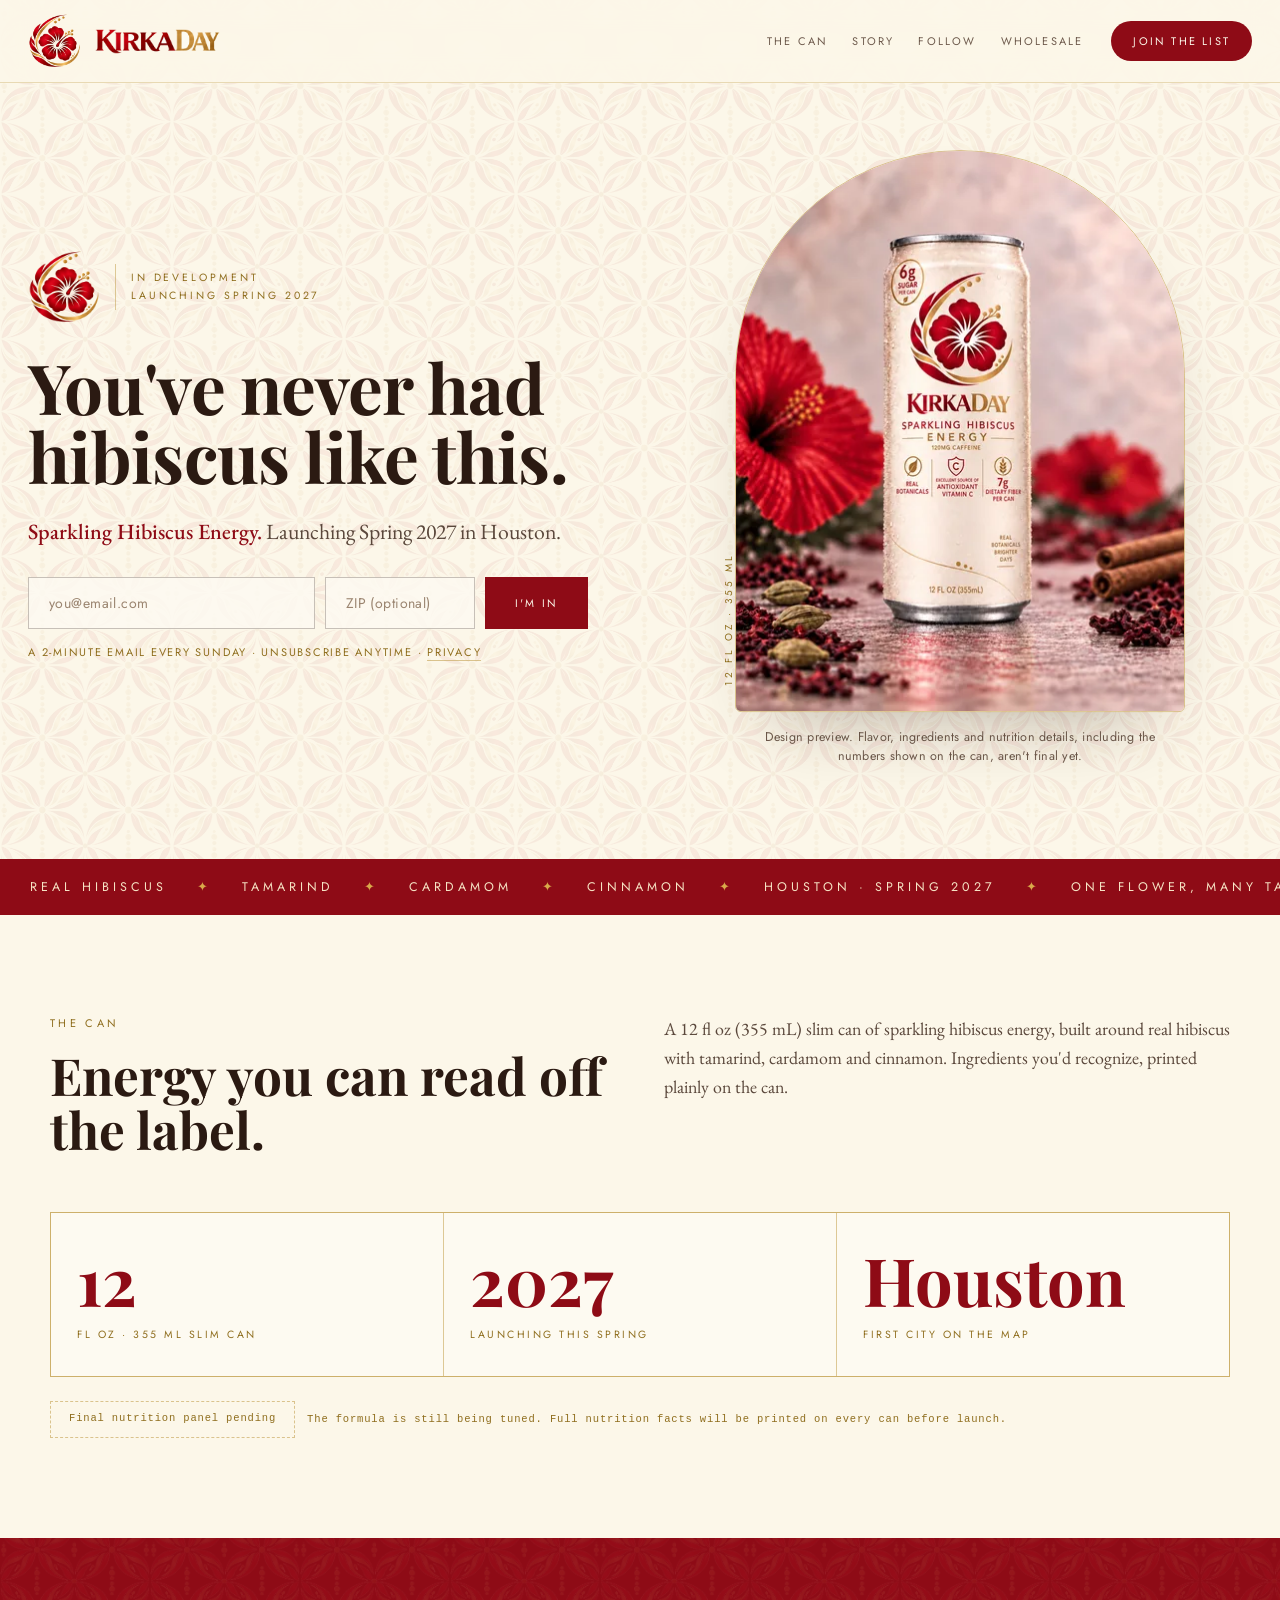
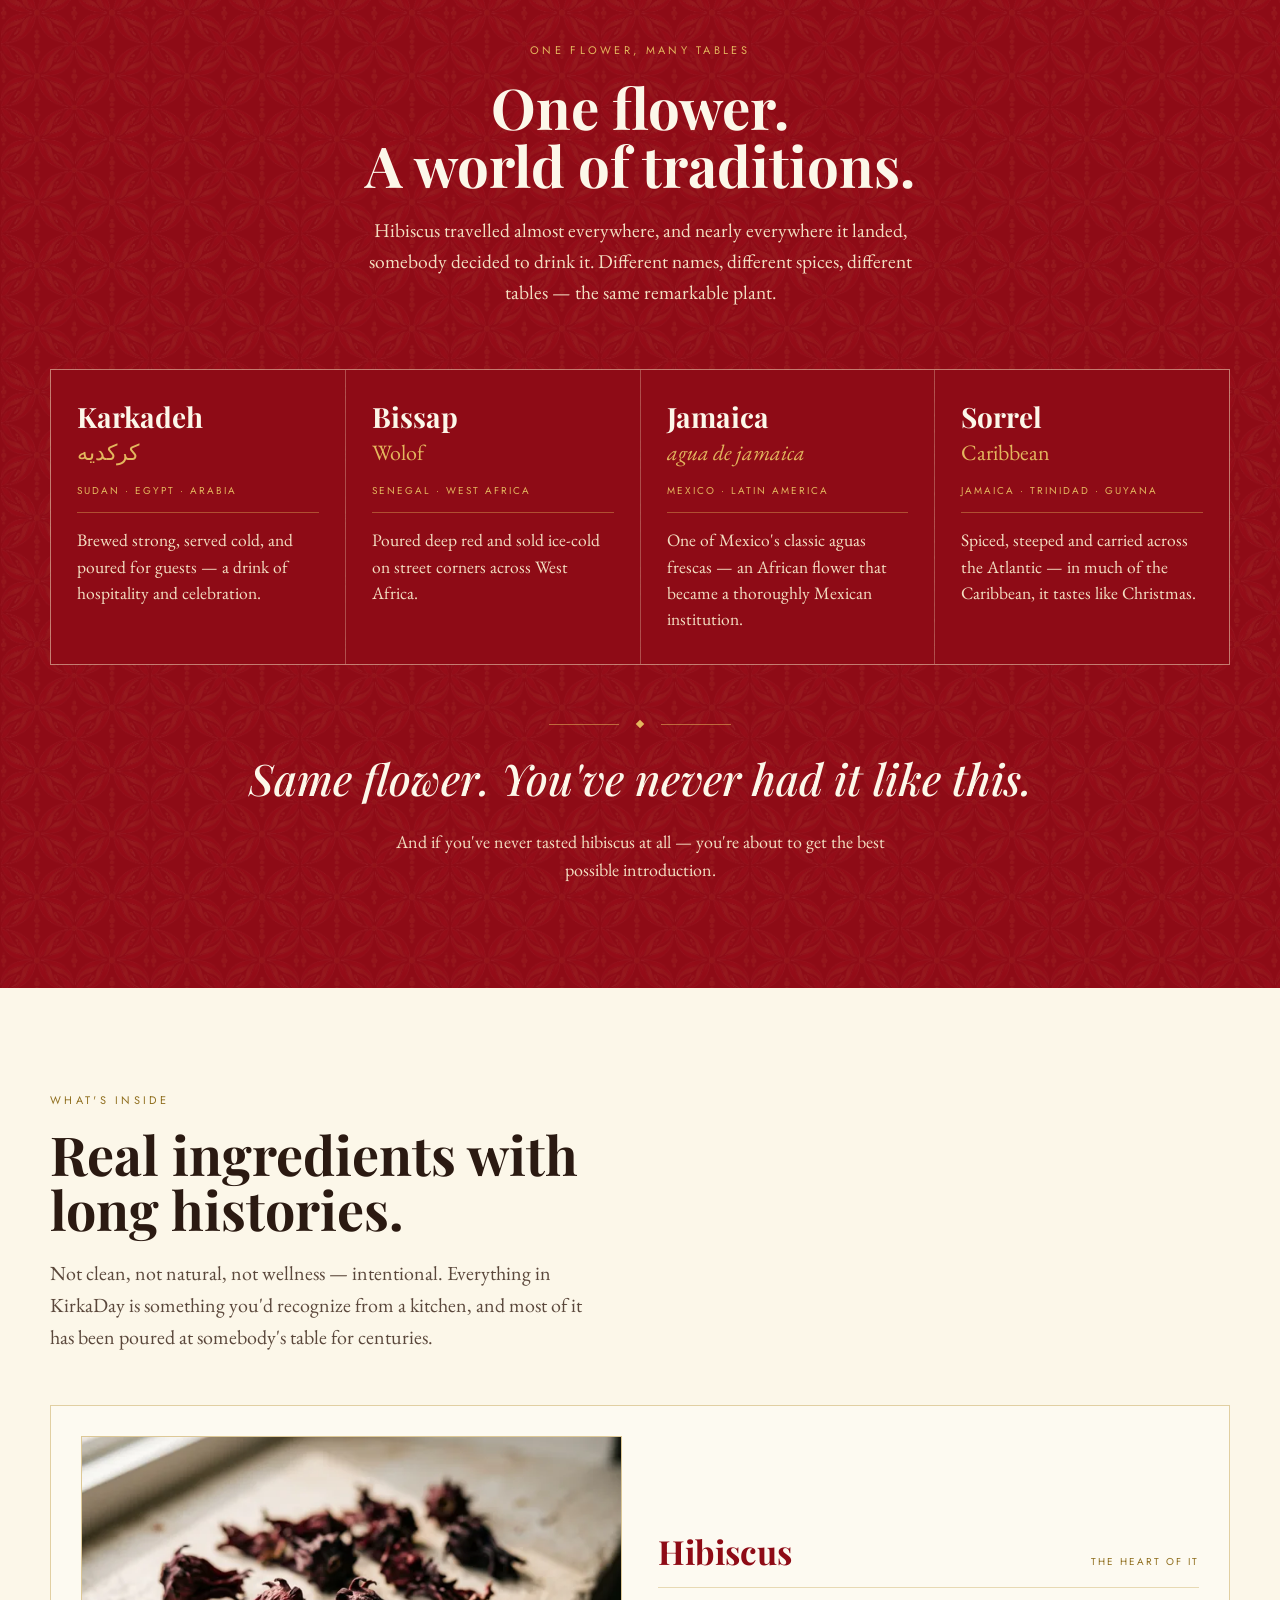
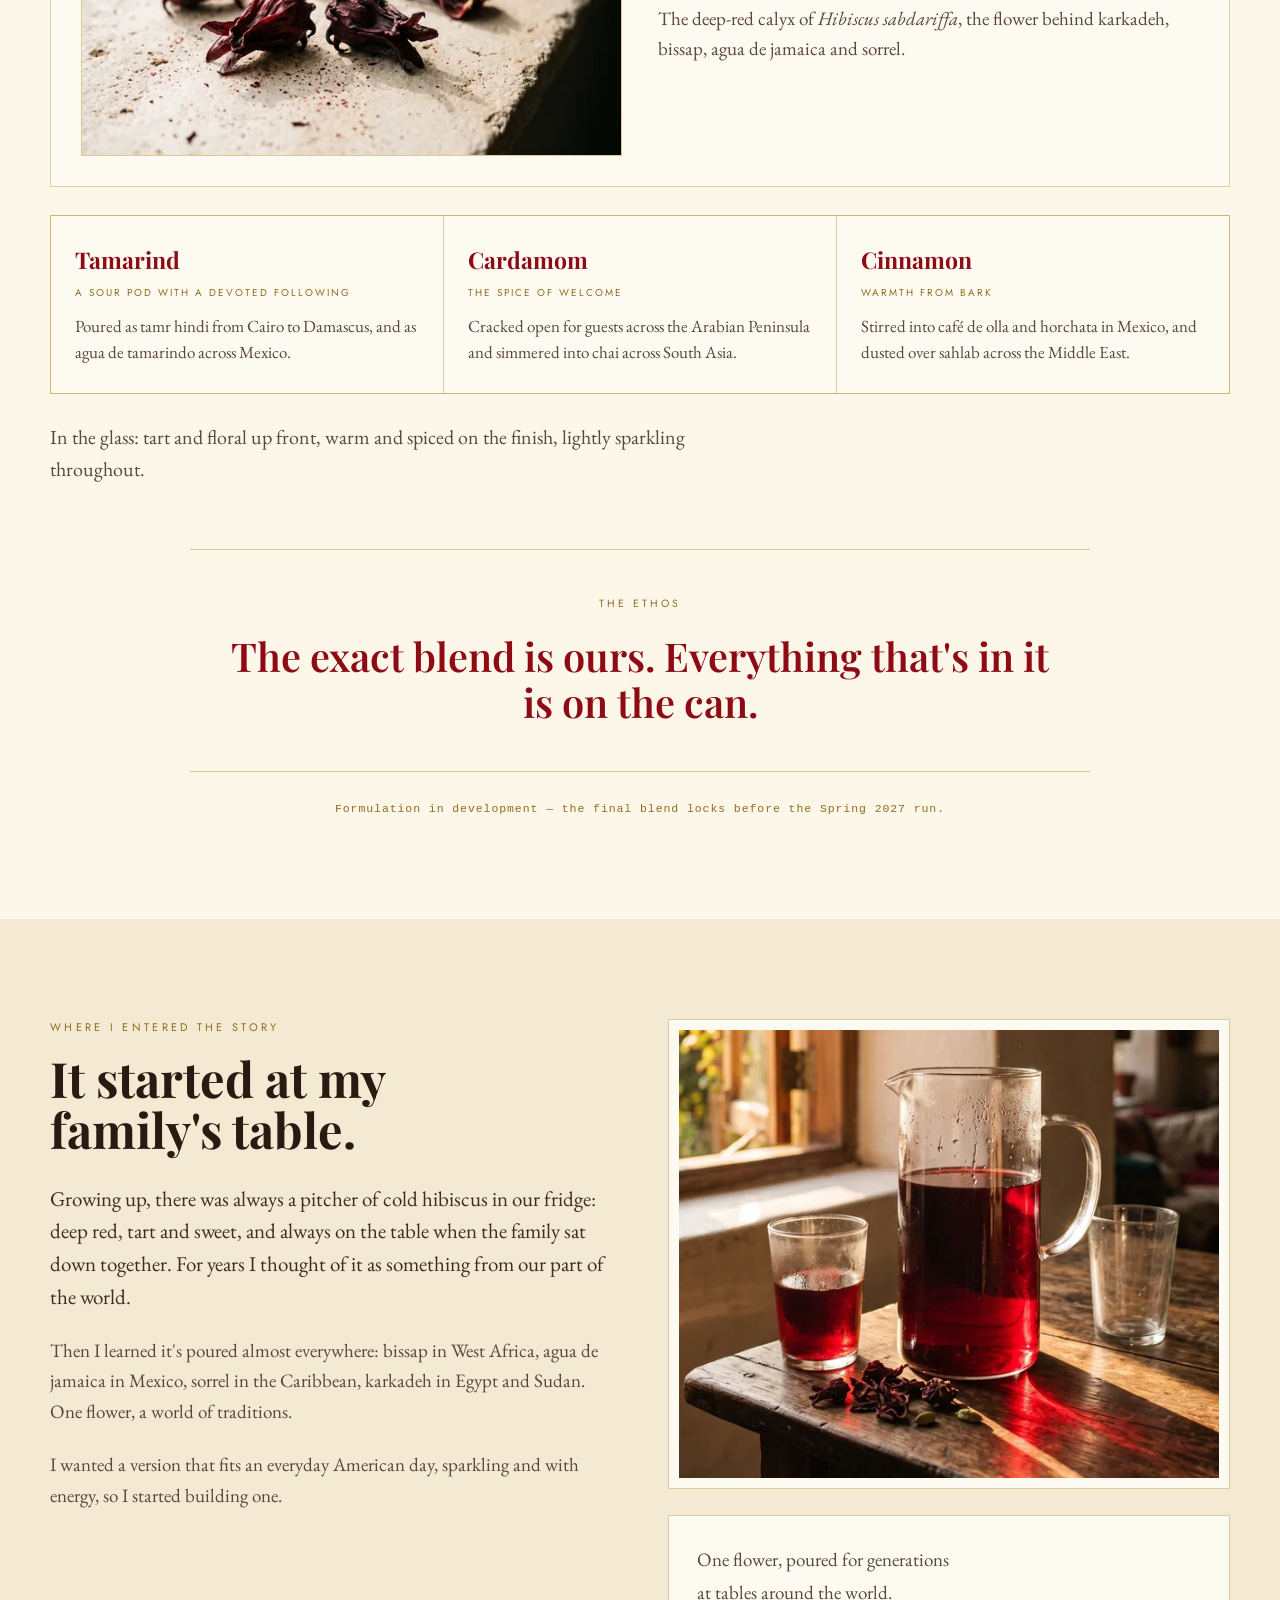
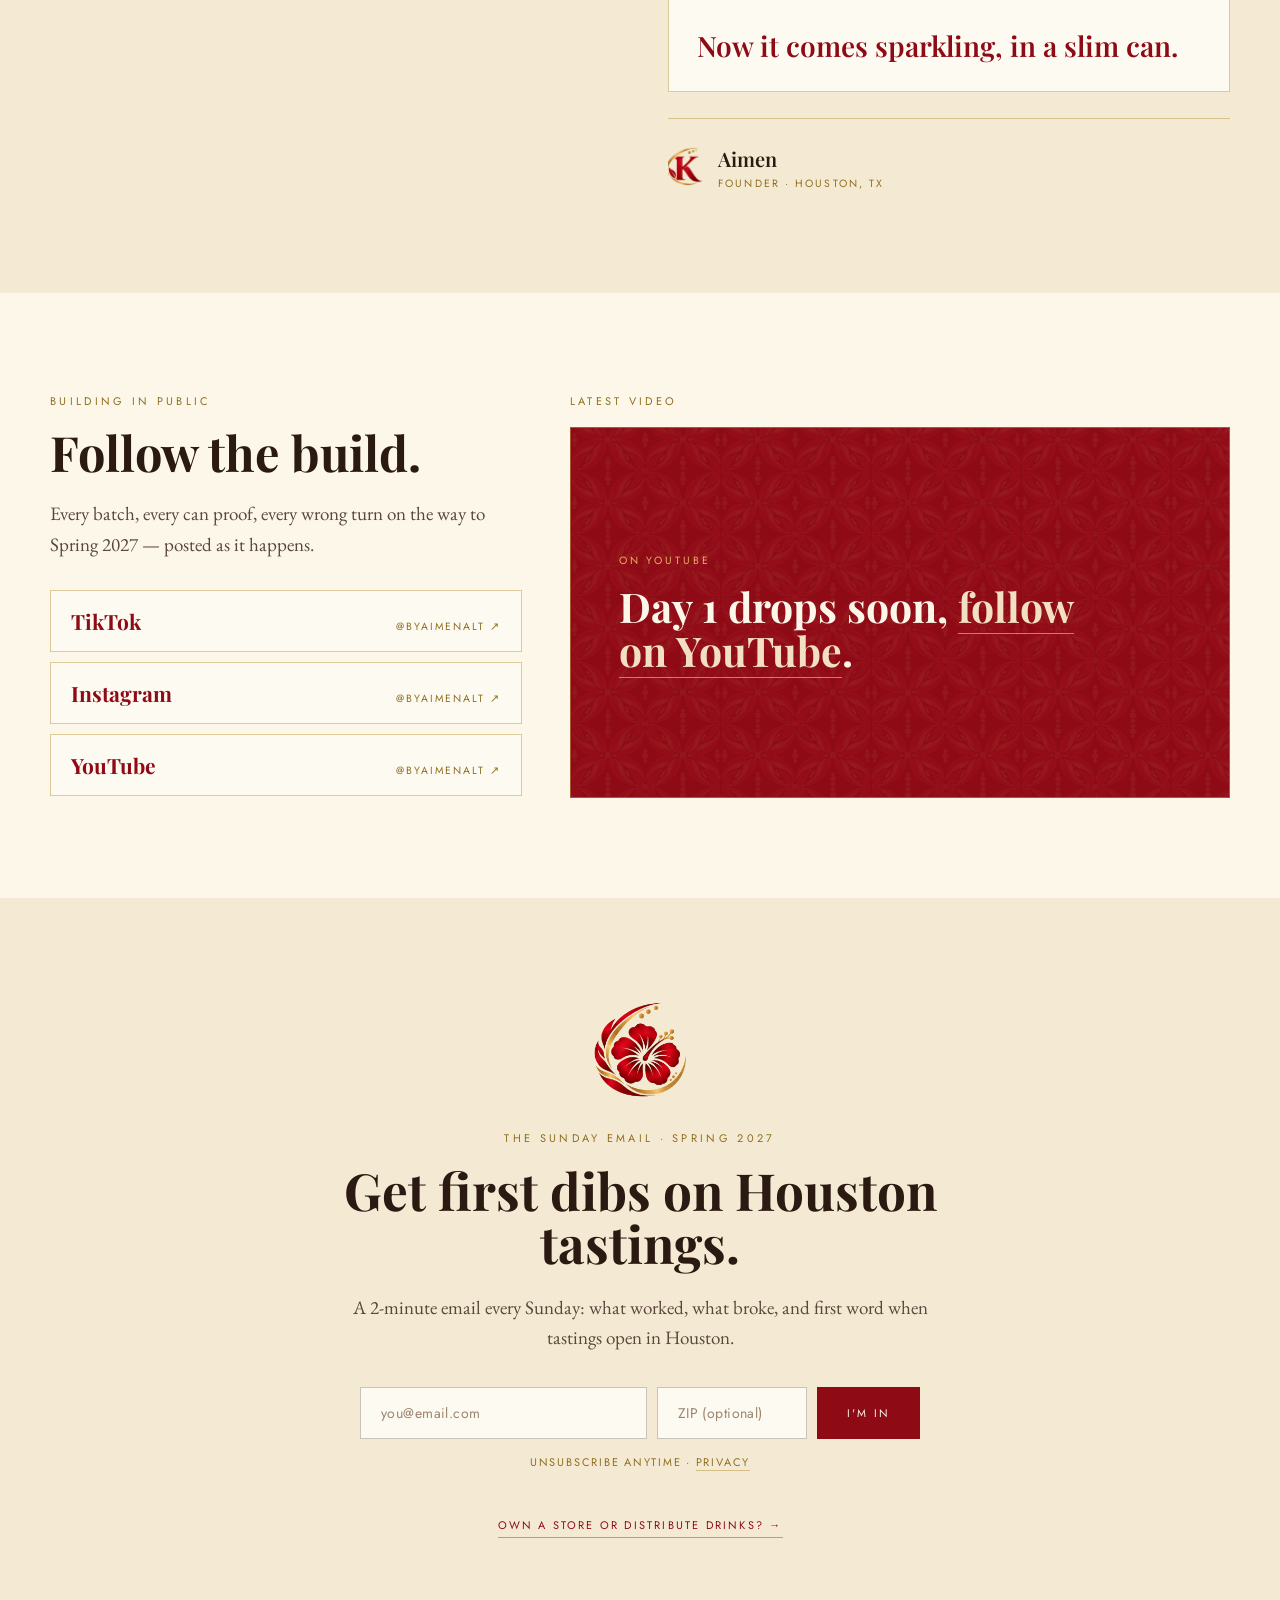
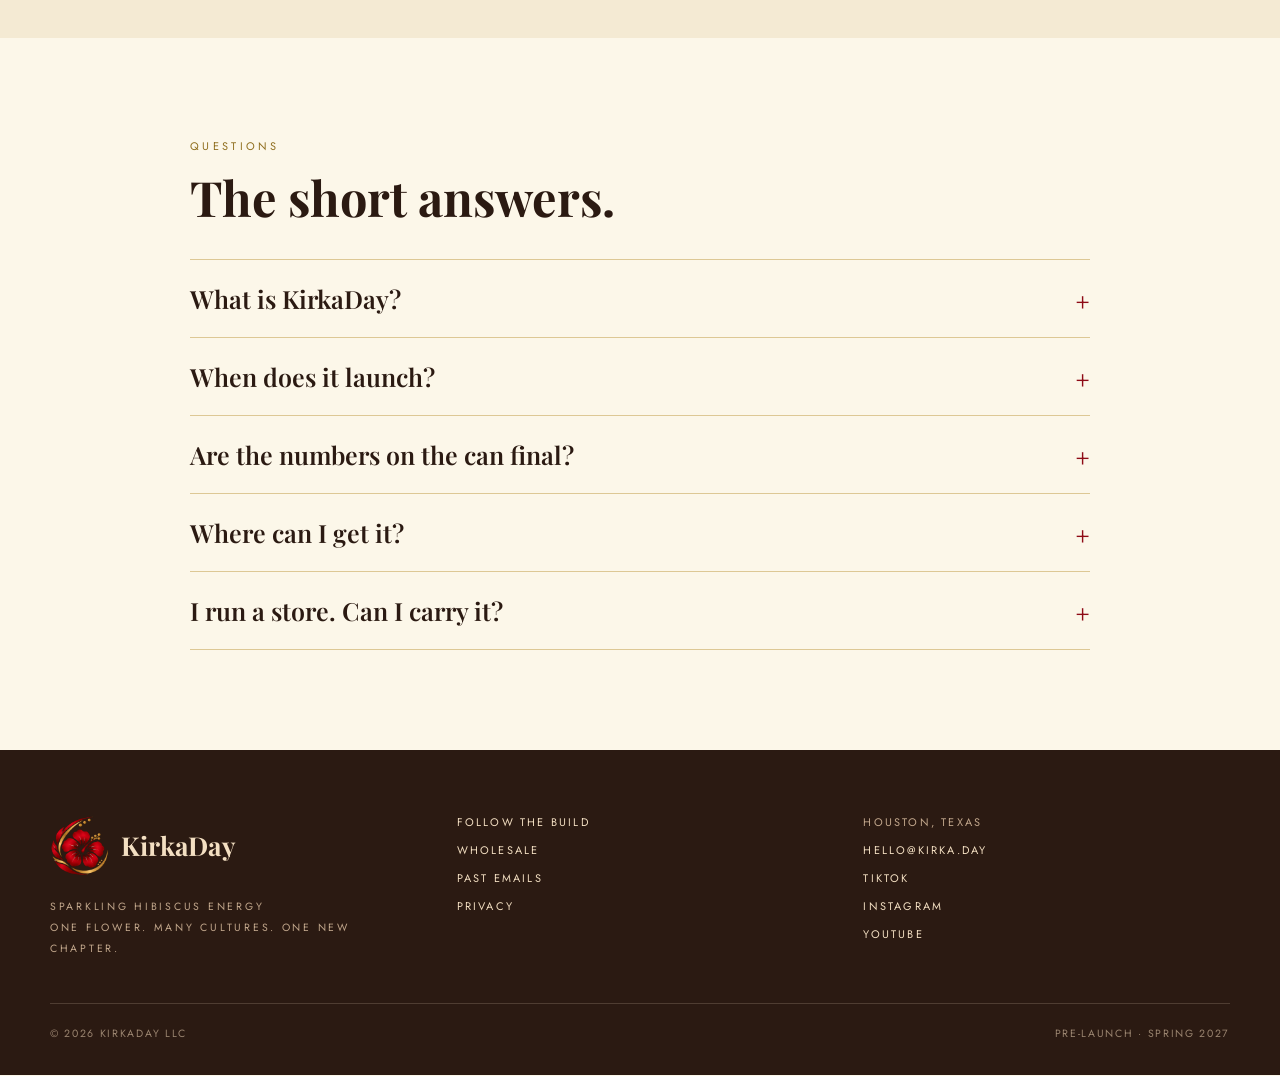
==== commit c9e10137: "Drop TM marks, keep claim badges out of share images, noindex confirmation pages - Remove the TM mar" ====
--- a/index.html
+++ b/index.html
@@ -481,7 +481,7 @@
       <div>
         <div class="kd-footer-brand">
           <img src="/assets/logo-mark.webp" alt="" width="364" height="396">
-          <span>KirkaDay<sup>™</sup></span>
+          <span>KirkaDay</span>
         </div>
         <div class="kd-footer-tag">Sparkling hibiscus energy<br>One flower. Many cultures. One new chapter.</div>
       </div>
@@ -501,7 +501,6 @@
     </div>
     <div class="kd-footer-base">
       <span>© 2026 Kirkaday LLC</span>
-      <span>KirkaDay™ is a trademark of Kirkaday LLC.</span>
       <span>Pre-launch · Spring 2027</span>
     </div>
   </footer>
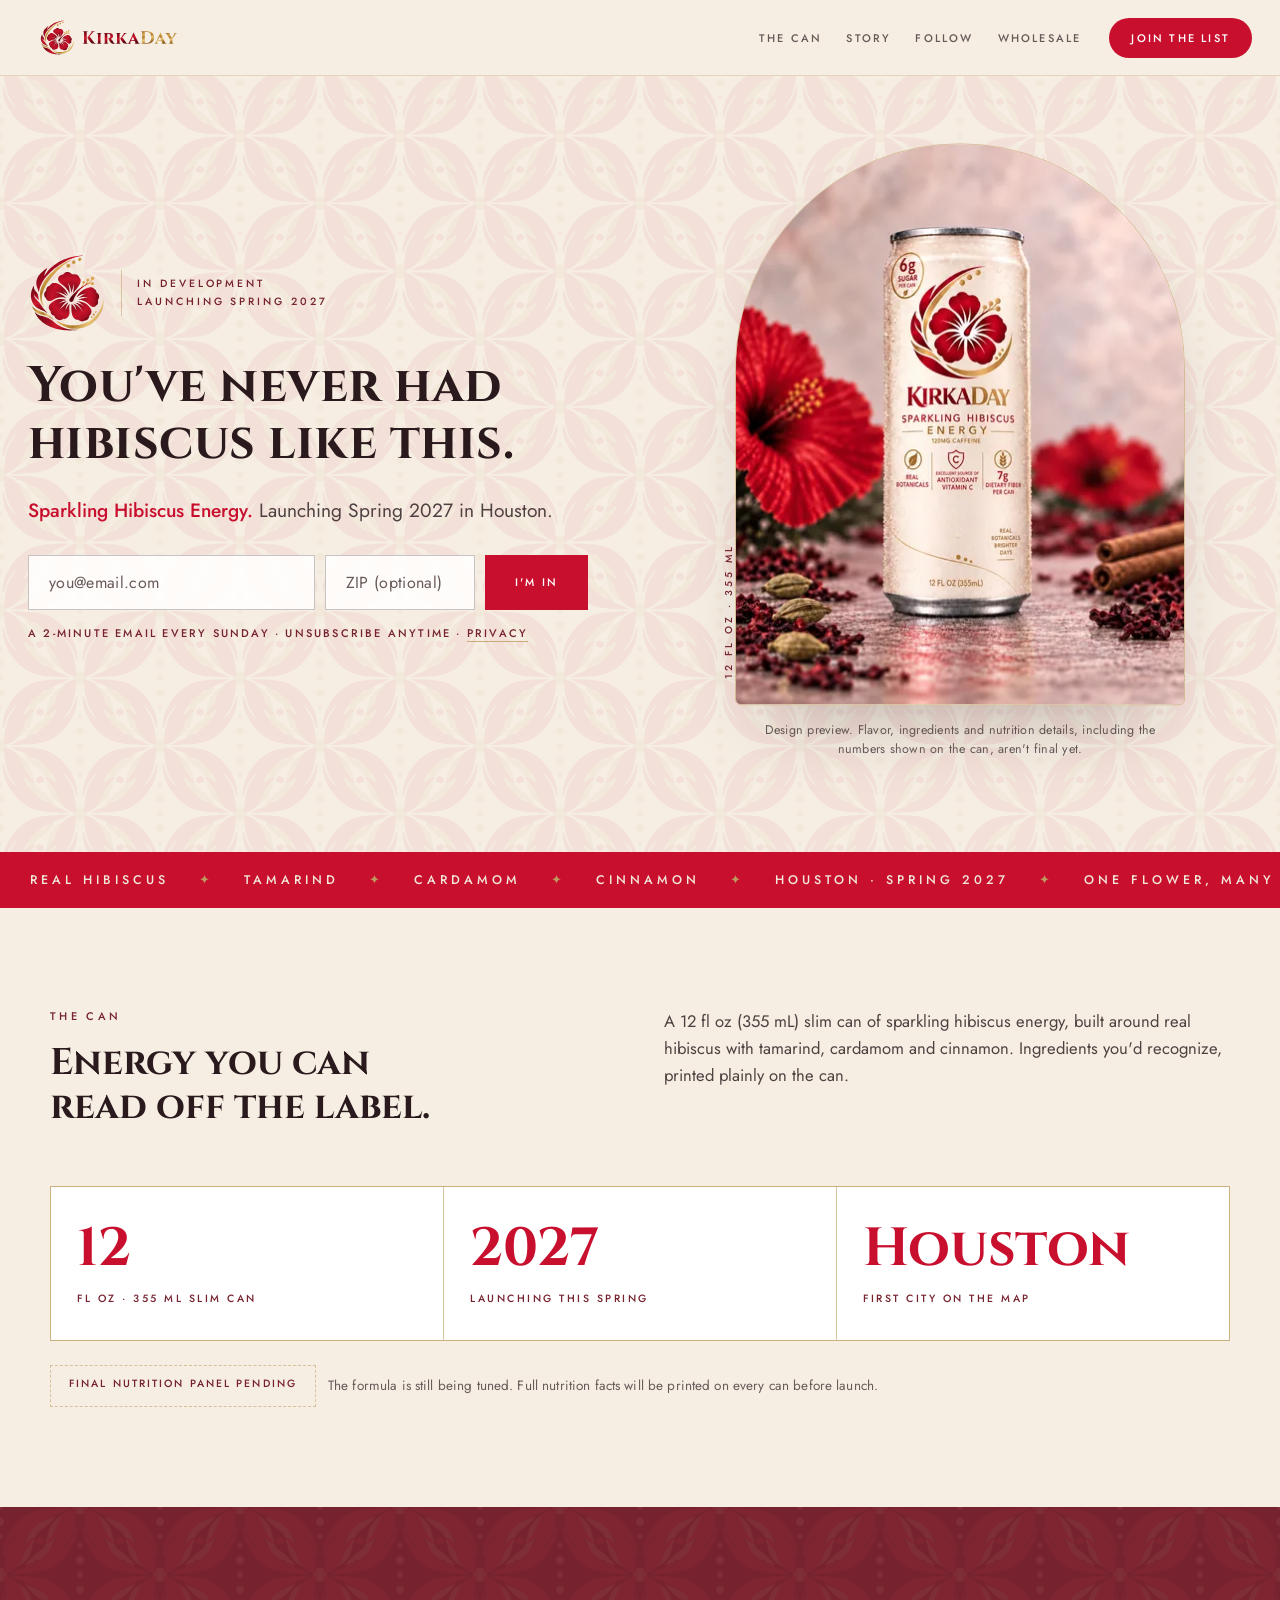
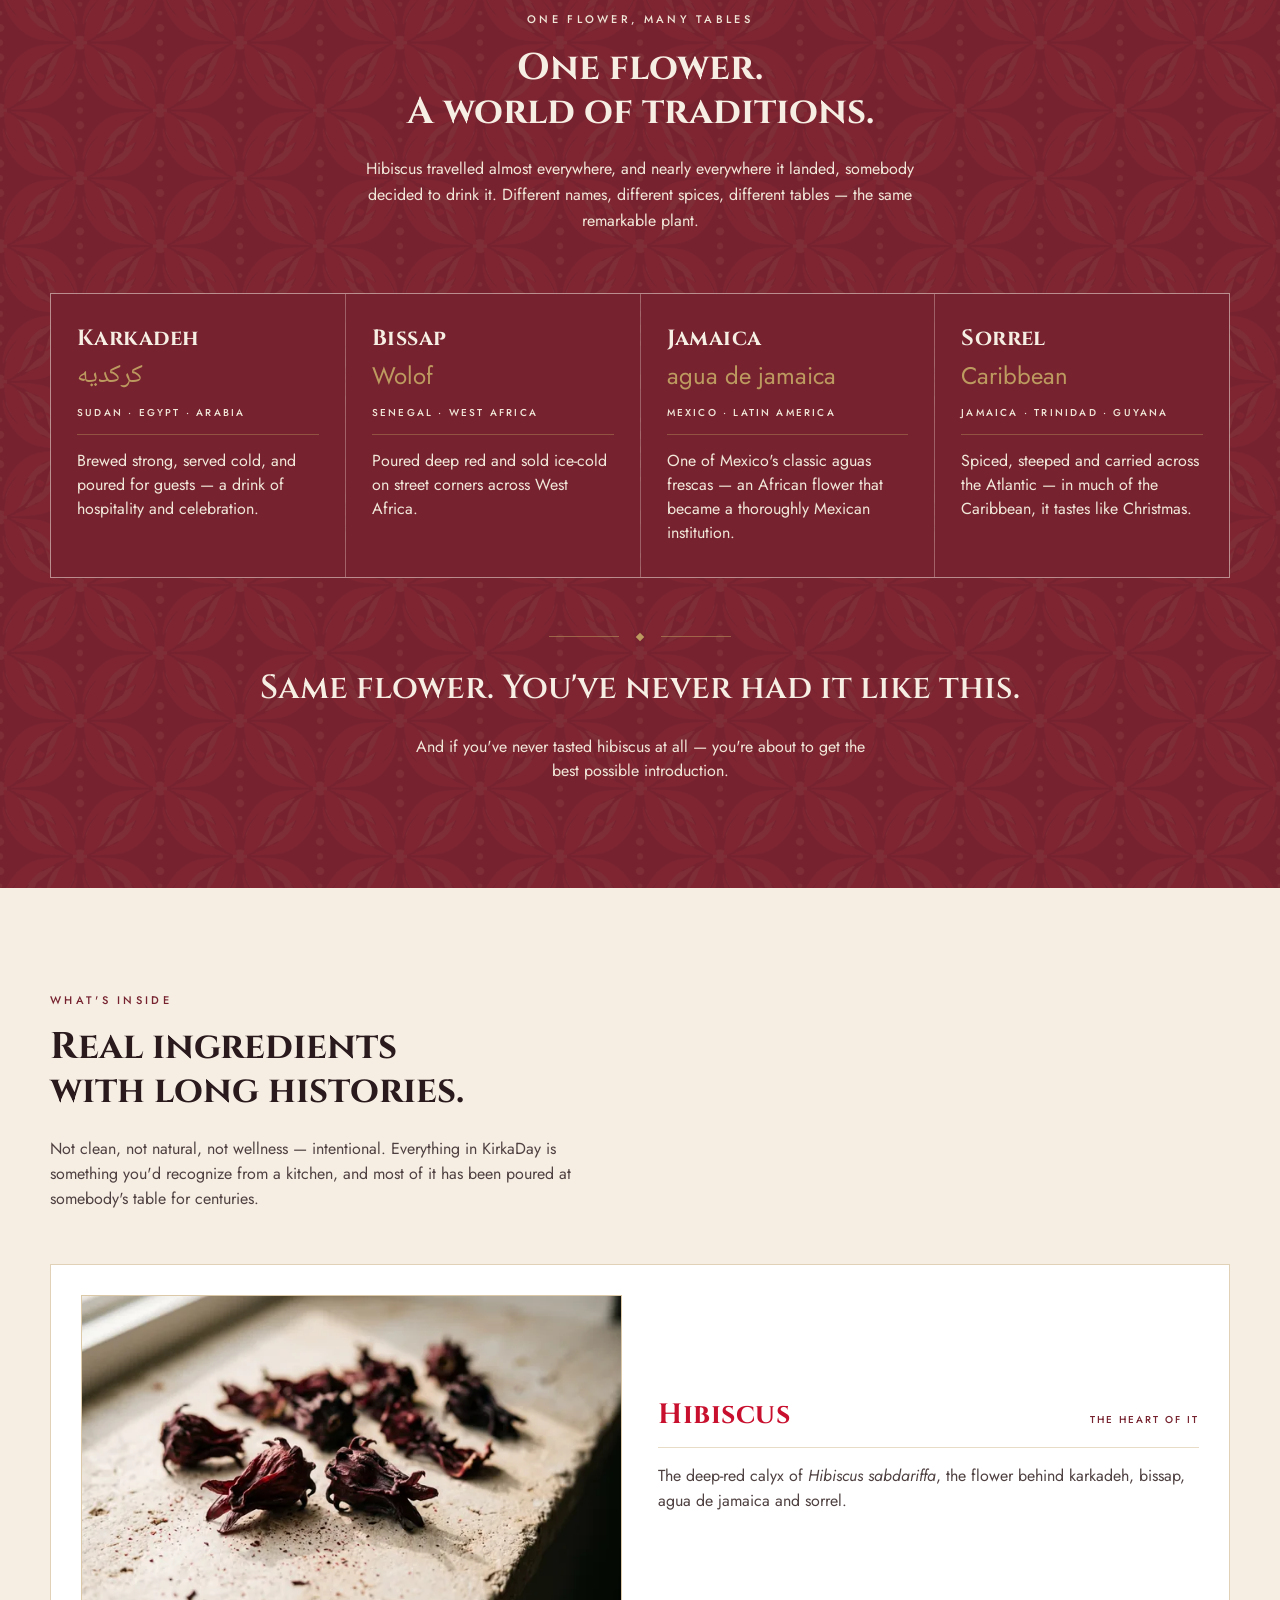
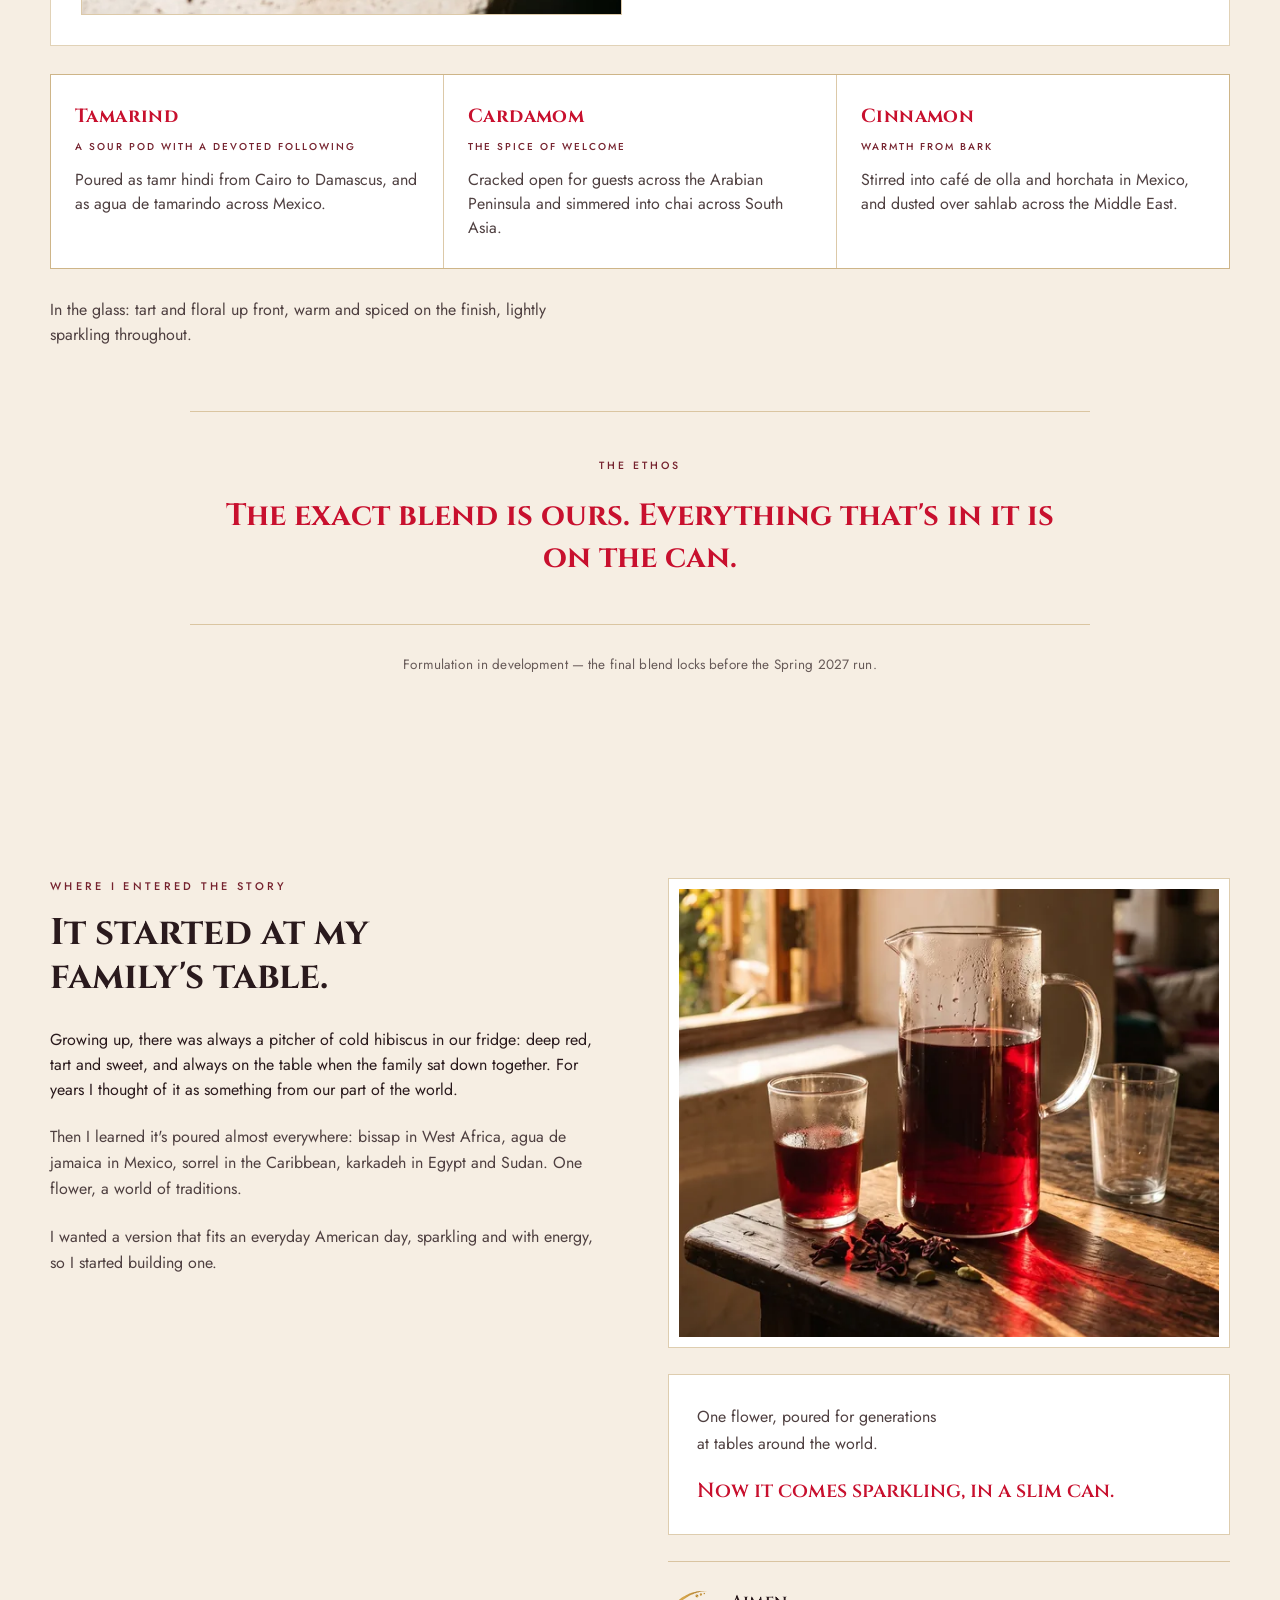
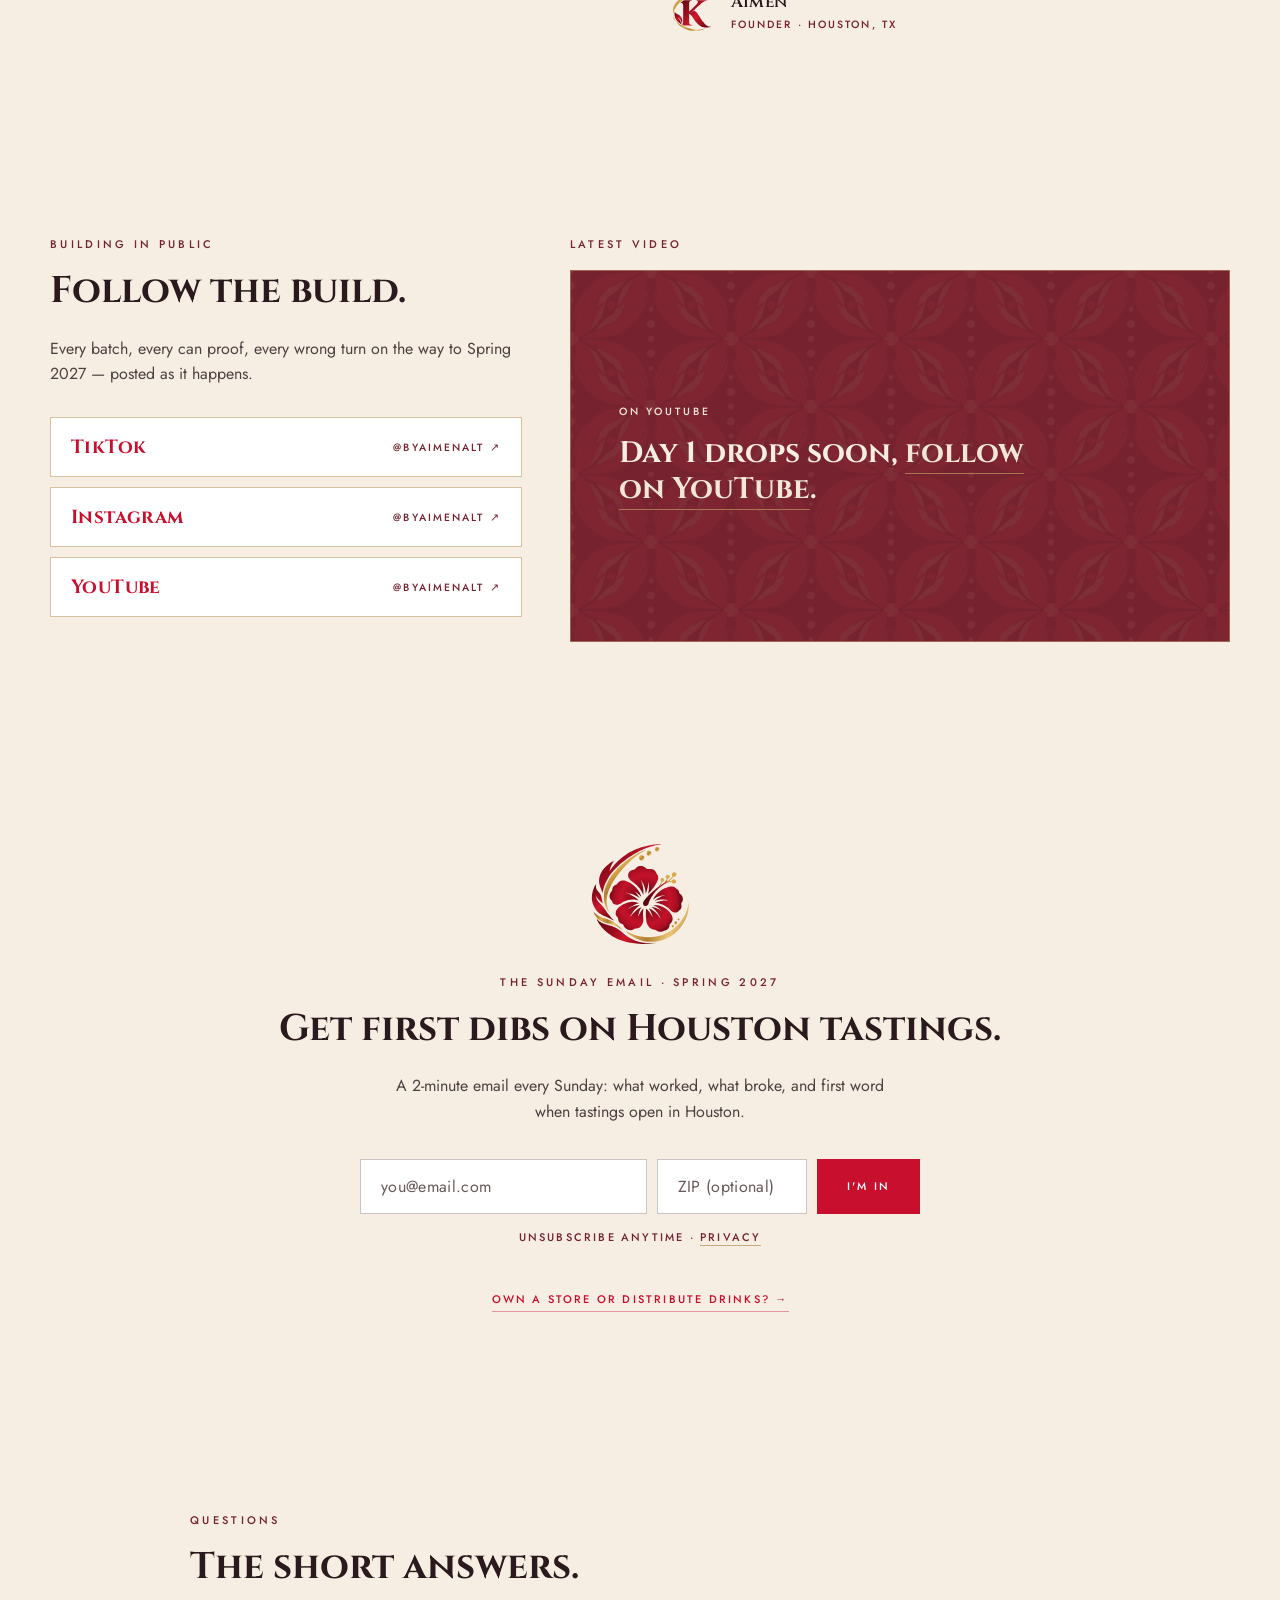
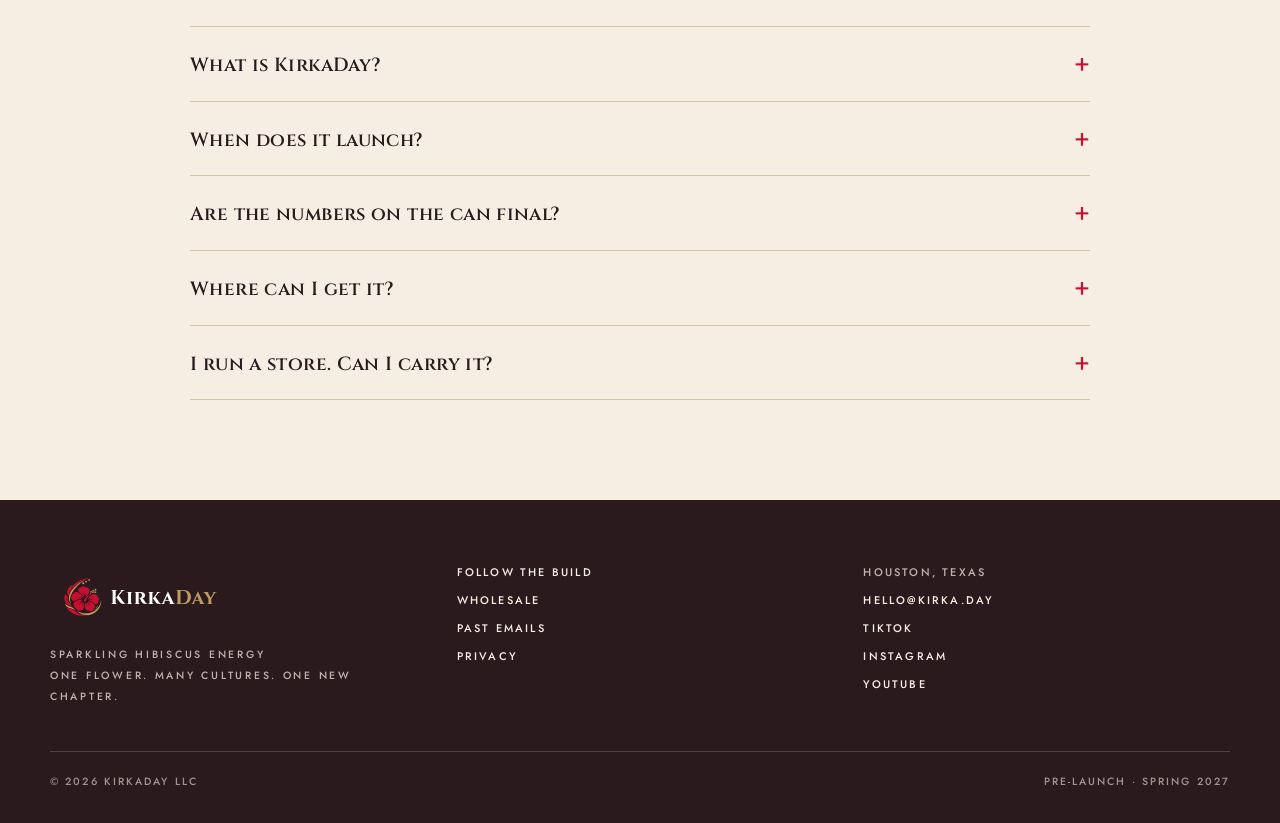
==== commit fed6e9e4: "Move the site onto the approved KirkaDay brand package so every page uses the delivered logo, palett" ====
--- a/index.html
+++ b/index.html
@@ -6,7 +6,7 @@
 <title>KirkaDay | Sparkling Hibiscus Energy, Launching Spring 2027 in Houston</title>
 <meta name="description" content="KirkaDay is a sparkling hibiscus energy drink made with hibiscus, tamarind, cardamom and cinnamon. Launching Spring 2027 in Houston. Follow the build and get first dibs on tastings.">
 <link rel="canonical" href="https://kirka.day/">
-<meta name="theme-color" content="#FCF7E9">
+<meta name="theme-color" content="#C8102E">
 
 <meta property="og:type" content="website">
 <meta property="og:site_name" content="KirkaDay">
@@ -22,20 +22,23 @@
 <meta name="twitter:description" content="Sparkling Hibiscus Energy. Launching Spring 2027 in Houston. Follow the build and get first dibs on tastings.">
 <meta name="twitter:image" content="https://kirka.day/assets/og/home.jpg">
 
-<link rel="icon" href="/assets/icon-monogram.ico" sizes="any">
-<link rel="icon" type="image/png" href="/assets/icon-monogram-32.png" sizes="32x32">
-<link rel="apple-touch-icon" href="/assets/apple-touch-icon.png">
+<link rel="icon" href="/favicon.ico" sizes="48x48">
+<link rel="icon" href="/favicon.svg" type="image/svg+xml">
+<link rel="icon" type="image/png" sizes="32x32" href="/favicon-32x32.png">
+<link rel="icon" type="image/png" sizes="16x16" href="/favicon-16x16.png">
+<link rel="apple-touch-icon" href="/apple-touch-icon.png">
+<link rel="manifest" href="/site.webmanifest">
 
 <link rel="preconnect" href="https://fonts.googleapis.com">
 <link rel="preconnect" href="https://fonts.gstatic.com" crossorigin>
 <link rel="preload" as="image" imagesrcset="/assets/can-hibiscus-450.webp 450w, /assets/can-hibiscus-900.webp 900w" imagesizes="(max-width: 900px) 100vw, 450px" type="image/webp">
-<link href="https://fonts.googleapis.com/css2?family=Playfair+Display:ital,wght@0,500;0,600;0,700;1,400;1,500&family=EB+Garamond:ital,wght@0,400;0,500;1,400&family=Jost:wght@300;400;500&display=swap" rel="stylesheet">
+<link href="https://fonts.googleapis.com/css2?family=Cinzel:wght@600;700&family=Jost:wght@400;500&family=Noto+Naskh+Arabic:wght@400&display=swap" rel="stylesheet">
 <link rel="stylesheet" href="/assets/site.css">
 
 <style>
     .kd-shot { position: absolute; inset: 0; display: block; width: 100%; height: 100%;
-               object-fit: cover; background: #F6EEDC; }
-    .kd-shot-bordered { border: 1px solid rgba(190,154,66,0.45); }
+               object-fit: cover; background: var(--kd-cream); }
+    .kd-shot-bordered { border: 1px solid rgba(189,155,96,0.45); }
 
     /* Four-item groups must read as 4 / 2x2 / 4-stacked. The reference's auto-fit
        grids pass through a 3-column step on the way down, which strands the
@@ -70,35 +73,37 @@
     /* Follow the build */
     .kd-follow { display: grid; grid-template-columns: minmax(0, 5fr) minmax(0, 7fr); gap: 48px; align-items: start; }
     @media (max-width: 860px) { .kd-follow { grid-template-columns: minmax(0, 1fr); } }
-    .kd-video-frame { position: relative; aspect-ratio: 16 / 9; border: 1px solid rgba(190,154,66,0.55); background: #2B1A12; }
+    .kd-video-frame { position: relative; aspect-ratio: 16 / 9; border: 1px solid rgba(189,155,96,0.55); background: var(--kd-ink); }
     .kd-video-frame iframe { position: absolute; inset: 0; width: 100%; height: 100%; border: 0; }
     .kd-video-card { position: relative; overflow: hidden; aspect-ratio: 16 / 9; display: flex; flex-direction: column;
                      justify-content: center; align-items: flex-start; gap: 16px; padding: clamp(24px, 4vw, 48px);
-                     background: #8E0B16; color: #FCF7E9; border: 1px solid rgba(190,154,66,0.55); }
-    .kd-video-card::before { content: ""; position: absolute; inset: 0; background-image: url("/assets/tile-seamless.webp");
-                             background-size: 150px; opacity: 0.08; mix-blend-mode: screen; pointer-events: none; }
+                     background: var(--kd-deep); color: var(--kd-cream); border: 1px solid rgba(189,155,96,0.55); }
+    .kd-video-card::before { content: ""; position: absolute; inset: 0; background-image: url("/assets/brand/pattern/KirkaDay_Pattern_Seamless_FullColor_Transparent_2048px.png");
+                             background-image: image-set(url("/assets/brand/pattern/KirkaDay_Pattern_Seamless_FullColor_Transparent_2048px.webp") type("image/webp"),
+                                                         url("/assets/brand/pattern/KirkaDay_Pattern_Seamless_FullColor_Transparent_2048px.png") type("image/png"));
+                             background-repeat: repeat; background-size: 320px auto; opacity: 0.08; mix-blend-mode: screen; pointer-events: none; }
     .kd-video-card > * { position: relative; }
-    .kd-video-label { font-size: 10.5px; letter-spacing: 0.28em; text-transform: uppercase; color: #E3B75E; }
-    .kd-video-title { font-family: 'Playfair Display', serif; font-weight: 700; font-size: clamp(26px, 3.2vw, 42px);
-                      line-height: 1.08; margin: 0; color: #FCF7E9; text-wrap: pretty; }
-    .kd-video-title a { color: #F3DFC2; border-bottom: 1px solid rgba(227,183,94,0.7); }
-    .kd-video-title a:hover { color: #FCF7E9; }
+    .kd-video-label { font-size: 10.5px; font-weight: 500; letter-spacing: 0.28em; text-transform: uppercase; color: var(--kd-cream-soft); }
+    .kd-video-title { font-family: var(--kd-font-display); font-weight: 700; font-size: clamp(20px, 2.3vw, 30px);
+                      line-height: 1.25; margin: 0; color: var(--kd-cream); text-wrap: pretty; }
+    .kd-video-title a { color: var(--kd-cream-soft); border-bottom: 1px solid rgba(189,155,96,0.7); }
+    .kd-video-title a:hover { color: var(--kd-cream); }
     @media (max-width: 420px) { .kd-video-card { aspect-ratio: auto; min-height: 220px; } }
 
-    .kd-stock { display: inline-flex; align-items: center; gap: 10px; font-size: 11px; letter-spacing: 0.2em;
-                text-transform: uppercase; color: #8E0B16; border-bottom: 1px solid rgba(142,11,22,0.4); padding-bottom: 4px; }
-    .kd-stock:hover { color: #B3121F; border-color: #B3121F; }
+    .kd-stock { display: inline-flex; align-items: center; gap: 10px; font-size: 11px; font-weight: 500; letter-spacing: 0.2em;
+                text-transform: uppercase; color: var(--kd-red); border-bottom: 1px solid rgba(200,16,46,0.4); padding-bottom: 4px; }
+    .kd-stock:hover { color: var(--kd-deep); border-color: var(--kd-deep); }
 
     /* FAQ */
-    .kd-faq { border-top: 1px solid rgba(190,154,66,0.5); }
-    .kd-faq details { border-bottom: 1px solid rgba(190,154,66,0.5); }
+    .kd-faq { border-top: 1px solid rgba(189,155,96,0.5); }
+    .kd-faq details { border-bottom: 1px solid rgba(189,155,96,0.5); }
     .kd-faq summary { list-style: none; cursor: pointer; display: flex; justify-content: space-between; align-items: baseline; gap: 20px;
-                      padding: 22px 0; font-family: 'Playfair Display', serif; font-weight: 600; font-size: clamp(20px, 2vw, 25px); color: #2B1A12; }
+                      padding: 22px 0; font-family: var(--kd-font-display); font-weight: 600; font-size: clamp(16px, 1.5vw, 19px); letter-spacing: 0.02em; line-height: 1.35; color: var(--kd-ink); }
     .kd-faq summary::-webkit-details-marker { display: none; }
-    .kd-faq summary::after { content: "+"; font-family: 'Jost', sans-serif; font-weight: 300; font-size: 26px; color: #8E0B16; line-height: 1; }
+    .kd-faq summary::after { content: "+"; font-family:var(--kd-font-body); font-weight: 400; font-size: 26px; color: var(--kd-red); line-height: 1; }
     .kd-faq details[open] summary::after { content: "\2212"; }
-    .kd-faq summary:hover { color: #8E0B16; }
-    .kd-faq p { font-family: 'EB Garamond', serif; font-size: 19px; line-height: 1.6; color: #5A473B; margin: 0 0 24px; max-width: 36em; }
+    .kd-faq summary:hover { color: var(--kd-red); }
+    .kd-faq p { font-family:var(--kd-font-body); font-size: 17px; line-height: 1.65; color: var(--kd-ink-soft); margin: 0 0 24px; max-width: 36em; }
 </style>
 <noscript><style>[data-rv] { opacity: 1 !important; transform: none !important; }</style></noscript>
 
@@ -109,7 +114,7 @@
   "name": "KirkaDay",
   "legalName": "Kirkaday LLC",
   "url": "https://kirka.day/",
-  "logo": "https://kirka.day/assets/logo-mark.png",
+  "logo": "https://kirka.day/icon-512.png",
   "description": "Sparkling hibiscus energy. Launching Spring 2027 in Houston.",
   "email": "hello@kirka.day",
   "address": { "@type": "PostalAddress", "addressLocality": "Houston", "addressRegion": "TX", "addressCountry": "US" },
@@ -122,17 +127,16 @@
 </script>
 </head>
 <body>
-<div style="font-family:'Jost',sans-serif;background:#FCF7E9;overflow:hidden">
+<div style="font-family:var(--kd-font-body);background:var(--kd-cream);overflow:hidden">
 
   <div class="kd-pattern"></div>
 
   <nav class="kd-nav" data-nav="1" aria-label="Main">
     <div class="kd-nav-row">
       <a href="/" class="kd-nav-brand" aria-label="KirkaDay home">
-        <img class="kd-mark" src="/assets/logo-mark.webp" alt="" width="364" height="396">
         <picture>
-          <source srcset="/assets/logo-wordmark.webp" type="image/webp">
-          <img class="kd-word" src="/assets/logo-wordmark.png" alt="KirkaDay" width="696" height="138">
+          <source media="(max-width:360px)" srcset="/assets/brand/KirkaDay_Icon_Web_Metallic.svg" width="935" height="935">
+          <img class="kd-nav-logo" src="/assets/brand/KirkaDay_Logo_Horizontal_Web_Metallic.svg" alt="KirkaDay" width="4283" height="1564">
         </picture>
       </a>
       <div class="kd-nav-group">
@@ -152,17 +156,17 @@
 
       <div>
         <div data-rv="1" data-kd="hero-eyebrow" style="display:flex;align-items:center;gap:15px;margin-bottom:26px;opacity:0;transform:translateY(24px);transition:opacity .9s cubic-bezier(.16,1,.3,1),transform .9s cubic-bezier(.16,1,.3,1)">
-          <img src="/assets/logo-mark.webp" alt="" style="height:78px;width:auto;display:block" width="364" height="396">
-          <div style="width:1px;height:46px;background:rgba(190,154,66,0.5)"></div>
-          <div style="font-size:10.5px;letter-spacing:0.28em;text-transform:uppercase;color:#8F6E1E;line-height:1.7">In development<br>Launching Spring 2027</div>
-        </div>
-
-        <h1 data-rv="1" data-rv-delay="90" data-kd="hero-h1" style="font-family:'Playfair Display',serif;font-weight:700;font-size:clamp(40px,5.4vw,78px);line-height:1;letter-spacing:-0.01em;margin:0 0 24px;color:#2B1A12;text-wrap:pretty;opacity:0;transform:translateY(26px);transition:opacity 1s cubic-bezier(.16,1,.3,1),transform 1s cubic-bezier(.16,1,.3,1)">
+          <img src="/assets/brand/KirkaDay_Icon_Web_Metallic.svg" alt="" style="height:78px;width:auto;display:block" width="935" height="935">
+          <div style="width:1px;height:46px;background:rgba(189,155,96,0.5)"></div>
+          <div style="font-size:10.5px;letter-spacing:0.28em;font-weight:500;text-transform:uppercase;color:var(--kd-deep);line-height:1.7">In development<br>Launching Spring 2027</div>
+        </div>
+
+        <h1 data-rv="1" data-rv-delay="90" data-kd="hero-h1" style="font-family:var(--kd-font-display);font-weight:700;font-size:clamp(29px,3.9vw,54px);line-height:1.14;letter-spacing:0.01em;margin:0 0 24px;color:var(--kd-ink);text-wrap:pretty;opacity:0;transform:translateY(26px);transition:opacity 1s cubic-bezier(.16,1,.3,1),transform 1s cubic-bezier(.16,1,.3,1)">
           You've never had<br>hibiscus like this.
         </h1>
 
-        <p data-rv="1" data-rv-delay="180" data-kd="hero-lead" style="font-family:'EB Garamond',serif;font-size:clamp(19px,1.7vw,24px);line-height:1.5;color:#5A473B;margin:0 0 30px;max-width:32em;text-wrap:pretty;opacity:0;transform:translateY(22px);transition:opacity 1s cubic-bezier(.16,1,.3,1),transform 1s cubic-bezier(.16,1,.3,1)">
-          <strong style="font-weight:500;color:#8E0B16">Sparkling Hibiscus Energy.</strong> Launching Spring 2027 in Houston.
+        <p data-rv="1" data-rv-delay="180" data-kd="hero-lead" style="font-family:var(--kd-font-body);font-size:clamp(17px,1.5vw,21px);line-height:1.5;color:var(--kd-ink-soft);margin:0 0 30px;max-width:32em;text-wrap:pretty;opacity:0;transform:translateY(22px);transition:opacity 1s cubic-bezier(.16,1,.3,1),transform 1s cubic-bezier(.16,1,.3,1)">
+          <strong style="font-weight:500;color:var(--kd-red)">Sparkling Hibiscus Energy.</strong> Launching Spring 2027 in Houston.
         </p>
 
         <div id="signup" data-rv="1" data-rv-delay="250" style="scroll-margin-top:140px;opacity:0;transform:translateY(20px);transition:opacity 1s cubic-bezier(.16,1,.3,1),transform 1s cubic-bezier(.16,1,.3,1)">
@@ -191,10 +195,10 @@
       <div data-rv="1" data-rv-delay="140" style="display:flex;justify-content:center;opacity:0;transform:translateY(30px);transition:opacity 1.1s cubic-bezier(.16,1,.3,1),transform 1.1s cubic-bezier(.16,1,.3,1)">
         <figure data-parallax="0.05" style="position:relative;width:100%;max-width:450px;margin:0">
           <div style="position:relative">
-            <div data-hero-frame="1" style="position:relative;overflow:hidden;border:1px solid rgba(190,154,66,0.55);border-radius:225px 225px 6px 6px;box-shadow:0 40px 80px -40px rgba(43,26,18,0.35)">
+            <div data-hero-frame="1" style="position:relative;overflow:hidden;border:1px solid rgba(189,155,96,0.55);border-radius:225px 225px 6px 6px;box-shadow:0 40px 80px -40px rgba(42,26,29,0.35)">
               <picture><source type="image/webp" srcset="/assets/can-hibiscus-450.webp 450w, /assets/can-hibiscus-900.webp 900w" sizes="(max-width: 900px) 100vw, 450px"><img src="/assets/can-hibiscus-900.jpg" alt="KirkaDay sparkling hibiscus energy can, design preview" width="1122" height="1402" fetchpriority="high" style="display:block;width:100%;height:auto"></picture>
             </div>
-            <div style="position:absolute;left:-14px;bottom:26px;writing-mode:vertical-rl;transform:rotate(180deg);font-size:10px;letter-spacing:0.3em;text-transform:uppercase;color:#8F6E1E">12 fl oz · 355 mL</div>
+            <div style="position:absolute;left:-14px;bottom:26px;writing-mode:vertical-rl;transform:rotate(180deg);font-size:10px;letter-spacing:0.3em;font-weight:500;text-transform:uppercase;color:var(--kd-deep)">12 fl oz · 355 mL</div>
           </div>
           <figcaption class="kd-caption">Design preview. Flavor, ingredients and nutrition details, including the numbers shown on the can, aren't final yet.</figcaption>
         </figure>
@@ -202,11 +206,11 @@
     </div>
   </section>
 
-  <section style="margin-top:52px;background:#8E0B16;overflow:hidden;padding:19px 0;position:relative;z-index:1">
+  <section style="margin-top:52px;background:var(--kd-red);overflow:hidden;padding:19px 0;position:relative;z-index:1">
     <div data-marquee="1" style="display:flex;width:max-content;animation:kd-marq 42s linear infinite">
       <div style="display:flex">
-        <span style="display:flex;align-items:center;gap:30px;padding:0 30px;font-size:12.5px;letter-spacing:0.32em;text-transform:uppercase;color:#F6E3C4;white-space:nowrap">Real hibiscus<span style="color:#D9A94A">✦</span>Tamarind<span style="color:#D9A94A">✦</span>Cardamom<span style="color:#D9A94A">✦</span>Cinnamon<span style="color:#D9A94A">✦</span>Houston · Spring 2027<span style="color:#D9A94A">✦</span>One flower, many tables<span style="color:#D9A94A">✦</span></span>
-        <span aria-hidden="true" style="display:flex;align-items:center;gap:30px;padding:0 30px;font-size:12.5px;letter-spacing:0.32em;text-transform:uppercase;color:#F6E3C4;white-space:nowrap">Real hibiscus<span style="color:#D9A94A">✦</span>Tamarind<span style="color:#D9A94A">✦</span>Cardamom<span style="color:#D9A94A">✦</span>Cinnamon<span style="color:#D9A94A">✦</span>Houston · Spring 2027<span style="color:#D9A94A">✦</span>One flower, many tables<span style="color:#D9A94A">✦</span></span>
+        <span style="display:flex;align-items:center;gap:30px;padding:0 30px;font-size:12.5px;letter-spacing:0.32em;font-weight:500;text-transform:uppercase;color:var(--kd-cream-soft);white-space:nowrap">Real hibiscus<span aria-hidden="true" style="color:var(--kd-gold)">✦</span>Tamarind<span aria-hidden="true" style="color:var(--kd-gold)">✦</span>Cardamom<span aria-hidden="true" style="color:var(--kd-gold)">✦</span>Cinnamon<span aria-hidden="true" style="color:var(--kd-gold)">✦</span>Houston · Spring 2027<span aria-hidden="true" style="color:var(--kd-gold)">✦</span>One flower, many tables<span aria-hidden="true" style="color:var(--kd-gold)">✦</span></span>
+        <span aria-hidden="true" style="display:flex;align-items:center;gap:30px;padding:0 30px;font-size:12.5px;letter-spacing:0.32em;font-weight:500;text-transform:uppercase;color:var(--kd-cream-soft);white-space:nowrap">Real hibiscus<span aria-hidden="true" style="color:var(--kd-gold)">✦</span>Tamarind<span aria-hidden="true" style="color:var(--kd-gold)">✦</span>Cardamom<span aria-hidden="true" style="color:var(--kd-gold)">✦</span>Cinnamon<span aria-hidden="true" style="color:var(--kd-gold)">✦</span>Houston · Spring 2027<span aria-hidden="true" style="color:var(--kd-gold)">✦</span>One flower, many tables<span aria-hidden="true" style="color:var(--kd-gold)">✦</span></span>
       </div>
     </div>
   </section>
@@ -215,81 +219,81 @@
     <div style="max-width:1180px;margin:0 auto">
       <div style="display:grid;grid-template-columns:repeat(auto-fit,minmax(min(100%,320px),1fr));gap:48px;align-items:start;margin-bottom:56px">
         <div data-rv="1" style="opacity:0;transform:translateY(24px);transition:opacity .9s cubic-bezier(.16,1,.3,1),transform .9s cubic-bezier(.16,1,.3,1)">
-          <div style="font-size:11px;letter-spacing:0.3em;text-transform:uppercase;color:#8F6E1E;margin-bottom:18px">The can</div>
-          <h2 style="font-family:'Playfair Display',serif;font-weight:700;font-size:clamp(34px,4vw,54px);line-height:1.04;margin:0;color:#2B1A12;text-wrap:pretty">Energy you can read off the label.</h2>
-        </div>
-        <p data-rv="1" data-rv-delay="120" style="font-family:'EB Garamond',serif;font-size:clamp(17px,1.4vw,20px);line-height:1.6;color:#5A473B;margin:0;max-width:34em;opacity:0;transform:translateY(24px);transition:opacity .9s cubic-bezier(.16,1,.3,1),transform .9s cubic-bezier(.16,1,.3,1)">
+          <div style="font-size:11px;letter-spacing:0.3em;font-weight:500;text-transform:uppercase;color:var(--kd-deep);margin-bottom:18px">The can</div>
+          <h2 style="font-family:var(--kd-font-display);font-weight:700;font-size:clamp(25px,2.9vw,40px);line-height:1.18;margin:0;color:var(--kd-ink);text-wrap:balance">Energy you can read off the label.</h2>
+        </div>
+        <p data-rv="1" data-rv-delay="120" style="font-family:var(--kd-font-body);font-size:clamp(16px,1.3vw,18px);line-height:1.6;color:var(--kd-ink-soft);margin:0;max-width:34em;opacity:0;transform:translateY(24px);transition:opacity .9s cubic-bezier(.16,1,.3,1),transform .9s cubic-bezier(.16,1,.3,1)">
           A 12 fl oz (355 mL) slim can of sparkling hibiscus energy, built around real hibiscus with tamarind, cardamom and cinnamon. Ingredients you'd recognize, printed plainly on the can.
         </p>
       </div>
 
-      <div style="display:grid;grid-template-columns:repeat(auto-fit,minmax(min(50%,150px),1fr));gap:1px;background:rgba(190,154,66,0.5);border:1px solid rgba(190,154,66,0.5)" data-kd="three-up">
-        <div data-rv="1" style="background:#FDFAF1;padding:34px 26px;opacity:0;transform:translateY(22px);transition:opacity .8s ease,transform .8s ease">
-          <div data-count="12" style="font-family:'Playfair Display',serif;font-weight:700;font-size:clamp(44px,5.2vw,70px);line-height:1;color:#8E0B16">12</div>
-          <div style="font-size:10.5px;letter-spacing:0.24em;text-transform:uppercase;color:#8F6E1E;margin-top:14px">fl oz · 355 mL slim can</div>
-        </div>
-        <div data-rv="1" data-rv-delay="90" style="background:#FDFAF1;padding:34px 26px;opacity:0;transform:translateY(22px);transition:opacity .8s ease,transform .8s ease">
-          <div style="font-family:'Playfair Display',serif;font-weight:700;font-size:clamp(44px,5.2vw,70px);line-height:1;color:#8E0B16">2027</div>
-          <div style="font-size:10.5px;letter-spacing:0.24em;text-transform:uppercase;color:#8F6E1E;margin-top:14px">Launching this spring</div>
-        </div>
-        <div data-rv="1" data-rv-delay="180" style="background:#FDFAF1;padding:34px 26px;opacity:0;transform:translateY(22px);transition:opacity .8s ease,transform .8s ease">
-          <div style="font-family:'Playfair Display',serif;font-weight:700;font-size:clamp(44px,5.2vw,70px);line-height:1;color:#8E0B16">Houston</div>
-          <div style="font-size:10.5px;letter-spacing:0.24em;text-transform:uppercase;color:#8F6E1E;margin-top:14px">First city on the map</div>
+      <div style="display:grid;grid-template-columns:repeat(auto-fit,minmax(min(50%,150px),1fr));gap:1px;background:rgba(189,155,96,0.5);border:1px solid rgba(189,155,96,0.5)" data-kd="three-up">
+        <div data-rv="1" style="background:var(--kd-white);padding:34px 26px;opacity:0;transform:translateY(22px);transition:opacity .8s ease,transform .8s ease">
+          <div data-count="12" style="font-family:var(--kd-font-display);font-weight:700;font-size:clamp(38px,4.2vw,56px);line-height:1.05;color:var(--kd-red)">12</div>
+          <div style="font-size:10.5px;letter-spacing:0.24em;font-weight:500;text-transform:uppercase;color:var(--kd-deep);margin-top:14px">fl oz · 355 mL slim can</div>
+        </div>
+        <div data-rv="1" data-rv-delay="90" style="background:var(--kd-white);padding:34px 26px;opacity:0;transform:translateY(22px);transition:opacity .8s ease,transform .8s ease">
+          <div style="font-family:var(--kd-font-display);font-weight:700;font-size:clamp(38px,4.2vw,56px);line-height:1.05;color:var(--kd-red)">2027</div>
+          <div style="font-size:10.5px;letter-spacing:0.24em;font-weight:500;text-transform:uppercase;color:var(--kd-deep);margin-top:14px">Launching this spring</div>
+        </div>
+        <div data-rv="1" data-rv-delay="180" style="background:var(--kd-white);padding:34px 26px;opacity:0;transform:translateY(22px);transition:opacity .8s ease,transform .8s ease">
+          <div style="font-family:var(--kd-font-display);font-weight:700;font-size:clamp(38px,4.2vw,56px);line-height:1.05;color:var(--kd-red)">Houston</div>
+          <div style="font-size:10.5px;letter-spacing:0.24em;font-weight:500;text-transform:uppercase;color:var(--kd-deep);margin-top:14px">First city on the map</div>
         </div>
       </div>
 
       <div data-rv="1" style="display:flex;flex-wrap:wrap;gap:12px;margin-top:24px;opacity:0;transform:translateY(18px);transition:opacity .8s ease,transform .8s ease">
-        <span style="border:1px dashed rgba(190,154,66,0.55);padding:10px 18px;font-family:'IBM Plex Mono',ui-monospace,monospace;font-size:10.5px;letter-spacing:0.08em;color:#8F6E1E">Final nutrition panel pending</span>
-        <span style="flex:1 1 320px;padding:10px 0;font-family:'IBM Plex Mono',ui-monospace,monospace;font-size:10.5px;line-height:1.6;letter-spacing:0.08em;color:#8F6E1E">The formula is still being tuned. Full nutrition facts will be printed on every can before launch.</span>
-      </div>
-    </div>
-  </section>
-
-  <section id="traditions" style="background:#8E0B16;color:#FCF7E9;padding:104px 28px;position:relative;z-index:1;overflow:hidden">
-    <div data-pattern="1" style="position:absolute;inset:0;background-image:url(&quot;/assets/tile-seamless.webp&quot;);background-size:150px;opacity:0.08;mix-blend-mode:screen;pointer-events:none"></div>
+        <span style="border:1px dashed rgba(189,155,96,0.55);padding:10px 18px;font-family:var(--kd-font-body);font-size:10.5px;font-weight:500;letter-spacing:0.2em;text-transform:uppercase;color:var(--kd-deep)">Final nutrition panel pending</span>
+        <span style="flex:1 1 320px;padding:10px 0;font-family:var(--kd-font-body);font-size:13.5px;line-height:1.6;letter-spacing:0.01em;color:var(--kd-ink-muted)">The formula is still being tuned. Full nutrition facts will be printed on every can before launch.</span>
+      </div>
+    </div>
+  </section>
+
+  <section id="traditions" style="background:var(--kd-deep);color:var(--kd-cream);padding:104px 28px;position:relative;z-index:1;overflow:hidden">
+    <div data-pattern="1" style="position:absolute;inset:0;background-image:url(&quot;/assets/brand/pattern/KirkaDay_Pattern_Seamless_FullColor_Transparent_2048px.png&quot;);background-image:image-set(url(&quot;/assets/brand/pattern/KirkaDay_Pattern_Seamless_FullColor_Transparent_2048px.webp&quot;) type(&quot;image/webp&quot;),url(&quot;/assets/brand/pattern/KirkaDay_Pattern_Seamless_FullColor_Transparent_2048px.png&quot;) type(&quot;image/png&quot;));background-repeat:repeat;background-size:320px auto;opacity:0.08;mix-blend-mode:screen;pointer-events:none"></div>
     <div style="max-width:1180px;margin:0 auto;position:relative">
 
       <div data-rv="1" style="text-align:center;max-width:36em;margin:0 auto 60px;opacity:0;transform:translateY(24px);transition:opacity .9s cubic-bezier(.16,1,.3,1),transform .9s cubic-bezier(.16,1,.3,1)">
-        <div style="font-size:11px;letter-spacing:0.3em;text-transform:uppercase;color:#E3B75E;margin-bottom:20px">One flower, many tables</div>
-        <h2 style="font-family:'Playfair Display',serif;font-weight:700;font-size:clamp(34px,4.4vw,60px);line-height:1.02;margin:0 0 22px;color:#FCF7E9;text-wrap:pretty">One flower.<br>A world of traditions.</h2>
-        <p style="font-family:'EB Garamond',serif;font-size:19.5px;line-height:1.6;color:#F3DFC2;margin:0">Hibiscus travelled almost everywhere, and nearly everywhere it landed, somebody decided to drink it. Different names, different spices, different tables — the same remarkable plant.</p>
-      </div>
-
-      <div style="display:grid;grid-template-columns:repeat(auto-fit,minmax(min(100%,240px),1fr));gap:1px;background:rgba(246,227,196,0.3);border:1px solid rgba(246,227,196,0.3)" data-kd="four-up">
-        <article data-rv="1" style="background:#8E0B16;padding:32px 26px;opacity:0;transform:translateY(24px);transition:opacity .85s cubic-bezier(.16,1,.3,1),transform .85s cubic-bezier(.16,1,.3,1)">
-          <div style="font-family:'Playfair Display',serif;font-weight:700;font-size:28px;line-height:1.1;color:#FCF7E9;margin-bottom:6px">Karkadeh</div>
-          <div style="font-family:'EB Garamond',serif;font-size:22px;color:#E3B75E;margin-bottom:16px">كركديه</div>
-          <div style="font-size:10px;letter-spacing:0.2em;text-transform:uppercase;color:#E3B75E;padding-bottom:14px;border-bottom:1px solid rgba(227,183,94,0.4);margin-bottom:14px">Sudan · Egypt · Arabia</div>
-          <p style="font-family:'EB Garamond',serif;font-size:17.5px;line-height:1.5;color:#F3DFC2;margin:0">Brewed strong, served cold, and poured for guests — a drink of hospitality and celebration.</p>
+        <div style="font-size:11px;letter-spacing:0.3em;font-weight:500;text-transform:uppercase;color:var(--kd-cream-soft);margin-bottom:20px">One flower, many tables</div>
+        <h2 style="font-family:var(--kd-font-display);font-weight:700;font-size:clamp(25px,2.9vw,40px);line-height:1.18;margin:0 0 22px;color:var(--kd-cream);text-wrap:balance">One flower.<br>A world of traditions.</h2>
+        <p style="font-family:var(--kd-font-body);font-size:16px;line-height:1.6;color:var(--kd-cream-soft);margin:0">Hibiscus travelled almost everywhere, and nearly everywhere it landed, somebody decided to drink it. Different names, different spices, different tables — the same remarkable plant.</p>
+      </div>
+
+      <div style="display:grid;grid-template-columns:repeat(auto-fit,minmax(min(100%,240px),1fr));gap:1px;background:color-mix(in srgb, var(--kd-cream) 30%, transparent);border:1px solid color-mix(in srgb, var(--kd-cream) 30%, transparent)" data-kd="four-up">
+        <article data-rv="1" style="background:var(--kd-deep);padding:32px 26px;opacity:0;transform:translateY(24px);transition:opacity .85s cubic-bezier(.16,1,.3,1),transform .85s cubic-bezier(.16,1,.3,1)">
+          <div style="font-family:var(--kd-font-display);font-weight:700;font-size:22px;line-height:1.2;letter-spacing:0.02em;color:var(--kd-cream);margin-bottom:6px">Karkadeh</div>
+          <div lang="ar" dir="rtl" style="font-family:var(--kd-font-arabic);font-size:26px;line-height:34px;color:var(--kd-gold);margin-bottom:12px;text-align:left">كركديه</div>
+          <div style="font-size:10px;letter-spacing:0.22em;font-weight:500;text-transform:uppercase;color:var(--kd-cream-soft);padding-bottom:14px;border-bottom:1px solid rgba(189,155,96,0.4);margin-bottom:14px">Sudan · Egypt · Arabia</div>
+          <p style="font-family:var(--kd-font-body);font-size:16px;line-height:1.5;color:var(--kd-cream-soft);margin:0">Brewed strong, served cold, and poured for guests — a drink of hospitality and celebration.</p>
         </article>
-        <article data-rv="1" data-rv-delay="90" style="background:#8E0B16;padding:32px 26px;opacity:0;transform:translateY(24px);transition:opacity .85s cubic-bezier(.16,1,.3,1),transform .85s cubic-bezier(.16,1,.3,1)">
-          <div style="font-family:'Playfair Display',serif;font-weight:700;font-size:28px;line-height:1.1;color:#FCF7E9;margin-bottom:6px">Bissap</div>
-          <div style="font-family:'EB Garamond',serif;font-size:22px;color:#E3B75E;margin-bottom:16px">Wolof</div>
-          <div style="font-size:10px;letter-spacing:0.2em;text-transform:uppercase;color:#E3B75E;padding-bottom:14px;border-bottom:1px solid rgba(227,183,94,0.4);margin-bottom:14px">Senegal · West Africa</div>
-          <p style="font-family:'EB Garamond',serif;font-size:17.5px;line-height:1.5;color:#F3DFC2;margin:0">Poured deep red and sold ice-cold on street corners across West Africa.</p>
+        <article data-rv="1" data-rv-delay="90" style="background:var(--kd-deep);padding:32px 26px;opacity:0;transform:translateY(24px);transition:opacity .85s cubic-bezier(.16,1,.3,1),transform .85s cubic-bezier(.16,1,.3,1)">
+          <div style="font-family:var(--kd-font-display);font-weight:700;font-size:22px;line-height:1.2;letter-spacing:0.02em;color:var(--kd-cream);margin-bottom:6px">Bissap</div>
+          <div style="font-family:var(--kd-font-body);font-size:24px;line-height:34px;color:var(--kd-gold);margin-bottom:12px">Wolof</div>
+          <div style="font-size:10px;letter-spacing:0.22em;font-weight:500;text-transform:uppercase;color:var(--kd-cream-soft);padding-bottom:14px;border-bottom:1px solid rgba(189,155,96,0.4);margin-bottom:14px">Senegal · West Africa</div>
+          <p style="font-family:var(--kd-font-body);font-size:16px;line-height:1.5;color:var(--kd-cream-soft);margin:0">Poured deep red and sold ice-cold on street corners across West Africa.</p>
         </article>
-        <article data-rv="1" data-rv-delay="180" style="background:#8E0B16;padding:32px 26px;opacity:0;transform:translateY(24px);transition:opacity .85s cubic-bezier(.16,1,.3,1),transform .85s cubic-bezier(.16,1,.3,1)">
-          <div style="font-family:'Playfair Display',serif;font-weight:700;font-size:28px;line-height:1.1;color:#FCF7E9;margin-bottom:6px">Jamaica</div>
-          <div style="font-family:'EB Garamond',serif;font-style:italic;font-size:22px;color:#E3B75E;margin-bottom:16px">agua de jamaica</div>
-          <div style="font-size:10px;letter-spacing:0.2em;text-transform:uppercase;color:#E3B75E;padding-bottom:14px;border-bottom:1px solid rgba(227,183,94,0.4);margin-bottom:14px">Mexico · Latin America</div>
-          <p style="font-family:'EB Garamond',serif;font-size:17.5px;line-height:1.5;color:#F3DFC2;margin:0">One of Mexico's classic aguas frescas — an African flower that became a thoroughly Mexican institution.</p>
+        <article data-rv="1" data-rv-delay="180" style="background:var(--kd-deep);padding:32px 26px;opacity:0;transform:translateY(24px);transition:opacity .85s cubic-bezier(.16,1,.3,1),transform .85s cubic-bezier(.16,1,.3,1)">
+          <div style="font-family:var(--kd-font-display);font-weight:700;font-size:22px;line-height:1.2;letter-spacing:0.02em;color:var(--kd-cream);margin-bottom:6px">Jamaica</div>
+          <div style="font-family:var(--kd-font-body);font-size:24px;line-height:34px;color:var(--kd-gold);margin-bottom:12px">agua de jamaica</div>
+          <div style="font-size:10px;letter-spacing:0.22em;font-weight:500;text-transform:uppercase;color:var(--kd-cream-soft);padding-bottom:14px;border-bottom:1px solid rgba(189,155,96,0.4);margin-bottom:14px">Mexico · Latin America</div>
+          <p style="font-family:var(--kd-font-body);font-size:16px;line-height:1.5;color:var(--kd-cream-soft);margin:0">One of Mexico's classic aguas frescas — an African flower that became a thoroughly Mexican institution.</p>
         </article>
-        <article data-rv="1" data-rv-delay="270" style="background:#8E0B16;padding:32px 26px;opacity:0;transform:translateY(24px);transition:opacity .85s cubic-bezier(.16,1,.3,1),transform .85s cubic-bezier(.16,1,.3,1)">
-          <div style="font-family:'Playfair Display',serif;font-weight:700;font-size:28px;line-height:1.1;color:#FCF7E9;margin-bottom:6px">Sorrel</div>
-          <div style="font-family:'EB Garamond',serif;font-size:22px;color:#E3B75E;margin-bottom:16px">Caribbean</div>
-          <div style="font-size:10px;letter-spacing:0.2em;text-transform:uppercase;color:#E3B75E;padding-bottom:14px;border-bottom:1px solid rgba(227,183,94,0.4);margin-bottom:14px">Jamaica · Trinidad · Guyana</div>
-          <p style="font-family:'EB Garamond',serif;font-size:17.5px;line-height:1.5;color:#F3DFC2;margin:0">Spiced, steeped and carried across the Atlantic — in much of the Caribbean, it tastes like Christmas.</p>
+        <article data-rv="1" data-rv-delay="270" style="background:var(--kd-deep);padding:32px 26px;opacity:0;transform:translateY(24px);transition:opacity .85s cubic-bezier(.16,1,.3,1),transform .85s cubic-bezier(.16,1,.3,1)">
+          <div style="font-family:var(--kd-font-display);font-weight:700;font-size:22px;line-height:1.2;letter-spacing:0.02em;color:var(--kd-cream);margin-bottom:6px">Sorrel</div>
+          <div style="font-family:var(--kd-font-body);font-size:24px;line-height:34px;color:var(--kd-gold);margin-bottom:12px">Caribbean</div>
+          <div style="font-size:10px;letter-spacing:0.22em;font-weight:500;text-transform:uppercase;color:var(--kd-cream-soft);padding-bottom:14px;border-bottom:1px solid rgba(189,155,96,0.4);margin-bottom:14px">Jamaica · Trinidad · Guyana</div>
+          <p style="font-family:var(--kd-font-body);font-size:16px;line-height:1.5;color:var(--kd-cream-soft);margin:0">Spiced, steeped and carried across the Atlantic — in much of the Caribbean, it tastes like Christmas.</p>
         </article>
       </div>
 
       <div data-rv="1" style="margin-top:56px;text-align:center;opacity:0;transform:translateY(22px);transition:opacity .9s cubic-bezier(.16,1,.3,1),transform .9s cubic-bezier(.16,1,.3,1)">
         <div style="display:flex;align-items:center;justify-content:center;gap:18px;margin-bottom:26px">
-          <div style="width:70px;height:1px;background:rgba(227,183,94,0.55)"></div>
-          <div style="width:6px;height:6px;background:#E3B75E;transform:rotate(45deg)"></div>
-          <div style="width:70px;height:1px;background:rgba(227,183,94,0.55)"></div>
-        </div>
-        <p style="font-family:'Playfair Display',serif;font-weight:500;font-style:italic;font-size:clamp(25px,3.4vw,46px);line-height:1.16;color:#FCF7E9;margin:0 auto;max-width:24em;text-wrap:pretty">Same flower. You've never had it like this.</p>
-        <p style="font-family:'EB Garamond',serif;font-size:18px;line-height:1.55;color:#F3DFC2;margin:24px auto 0;max-width:30em">And if you've never tasted hibiscus at all — you're about to get the best possible introduction.</p>
+          <div style="width:70px;height:1px;background:rgba(189,155,96,0.55)"></div>
+          <div style="width:6px;height:6px;background:var(--kd-gold);transform:rotate(45deg)"></div>
+          <div style="width:70px;height:1px;background:rgba(189,155,96,0.55)"></div>
+        </div>
+        <p style="font-family:var(--kd-font-display);font-weight:600;font-size:clamp(21px,2.6vw,34px);line-height:1.35;color:var(--kd-cream);margin:0 auto;max-width:24em;text-wrap:pretty">Same flower. You've never had it like this.</p>
+        <p style="font-family:var(--kd-font-body);font-size:16px;line-height:1.55;color:var(--kd-cream-soft);margin:24px auto 0;max-width:30em">And if you've never tasted hibiscus at all — you're about to get the best possible introduction.</p>
       </div>
     </div>
   </section>
@@ -298,87 +302,84 @@
     <div style="max-width:1180px;margin:0 auto">
 
       <div data-rv="1" style="max-width:34em;margin-bottom:52px;opacity:0;transform:translateY(24px);transition:opacity .9s cubic-bezier(.16,1,.3,1),transform .9s cubic-bezier(.16,1,.3,1)">
-        <div style="font-size:11px;letter-spacing:0.3em;text-transform:uppercase;color:#8F6E1E;margin-bottom:18px">What's inside</div>
-        <h2 style="font-family:'Playfair Display',serif;font-weight:700;font-size:clamp(34px,4.2vw,58px);line-height:1.03;margin:0 0 22px;color:#2B1A12;text-wrap:pretty">Real ingredients with long histories.</h2>
-        <p style="font-family:'EB Garamond',serif;font-size:20px;line-height:1.58;color:#5A473B;margin:0">Not clean, not natural, not wellness — intentional. Everything in KirkaDay is something you'd recognize from a kitchen, and most of it has been poured at somebody's table for centuries.</p>
-      </div>
-
-      <div data-rv="1" style="border:1px solid rgba(190,154,66,0.45);background:#FDFAF1;padding:clamp(22px,2.4vw,30px);display:grid;grid-template-columns:repeat(auto-fit,minmax(min(100%,290px),1fr));gap:36px;align-items:center;margin-bottom:28px;opacity:0;transform:translateY(28px);transition:opacity .9s cubic-bezier(.16,1,.3,1),transform .9s cubic-bezier(.16,1,.3,1)">
+        <div style="font-size:11px;letter-spacing:0.3em;font-weight:500;text-transform:uppercase;color:var(--kd-deep);margin-bottom:18px">What's inside</div>
+        <h2 style="font-family:var(--kd-font-display);font-weight:700;font-size:clamp(25px,2.9vw,40px);line-height:1.18;margin:0 0 22px;color:var(--kd-ink);text-wrap:balance">Real ingredients with long histories.</h2>
+        <p style="font-family:var(--kd-font-body);font-size:16px;line-height:1.58;color:var(--kd-ink-soft);margin:0">Not clean, not natural, not wellness — intentional. Everything in KirkaDay is something you'd recognize from a kitchen, and most of it has been poured at somebody's table for centuries.</p>
+      </div>
+
+      <div data-rv="1" style="border:1px solid rgba(189,155,96,0.45);background:var(--kd-white);padding:clamp(22px,2.4vw,30px);display:grid;grid-template-columns:repeat(auto-fit,minmax(min(100%,290px),1fr));gap:36px;align-items:center;margin-bottom:28px;opacity:0;transform:translateY(28px);transition:opacity .9s cubic-bezier(.16,1,.3,1),transform .9s cubic-bezier(.16,1,.3,1)">
         <div style="position:relative;width:100%;height:clamp(250px,26vw,320px)">
           <picture><source type="image/webp" srcset="/assets/hibiscus-calyces-700.webp 700w, /assets/hibiscus-calyces-1200.webp 1200w" sizes="(max-width: 900px) 100vw, 540px"><img src="/assets/hibiscus-calyces-1200.jpg" alt="Dried hibiscus calyces scattered across a sunlit windowsill" width="1200" height="655" loading="lazy" decoding="async" class="kd-shot kd-shot-bordered"></picture>
         </div>
         <div>
-          <div style="display:flex;align-items:baseline;justify-content:space-between;gap:12px;border-bottom:1px solid rgba(190,154,66,0.35);padding-bottom:14px;margin-bottom:16px">
-            <h3 style="font-family:'Playfair Display',serif;font-weight:700;font-size:clamp(26px,2.6vw,36px);margin:0;color:#8E0B16">Hibiscus</h3>
-            <span style="font-size:10px;letter-spacing:0.2em;text-transform:uppercase;color:#8F6E1E">The heart of it</span>
+          <div style="display:flex;align-items:baseline;justify-content:space-between;gap:12px;border-bottom:1px solid rgba(189,155,96,0.35);padding-bottom:14px;margin-bottom:16px">
+            <h3 style="font-family:var(--kd-font-display);font-weight:700;font-size:clamp(22px,2.2vw,28px);letter-spacing:0.02em;margin:0;color:var(--kd-red)">Hibiscus</h3>
+            <span style="font-size:10px;letter-spacing:0.2em;font-weight:500;text-transform:uppercase;color:var(--kd-deep)">The heart of it</span>
           </div>
-          <p style="font-family:'EB Garamond',serif;font-size:19px;line-height:1.56;color:#5A473B;margin:0">The deep-red calyx of <em>Hibiscus sabdariffa</em>, the flower behind karkadeh, bissap, agua de jamaica and sorrel.</p>
-        </div>
-      </div>
-
-      <div style="display:grid;grid-template-columns:repeat(auto-fit,minmax(min(100%,230px),1fr));gap:1px;background:rgba(190,154,66,0.45);border:1px solid rgba(190,154,66,0.45)" data-kd="three-up">
-        <article data-rv="1" style="background:#FDFAF1;padding:28px 24px;opacity:0;transform:translateY(24px);transition:opacity .85s cubic-bezier(.16,1,.3,1),transform .85s cubic-bezier(.16,1,.3,1)">
-          <h3 style="font-family:'Playfair Display',serif;font-weight:700;font-size:23px;margin:0 0 10px;color:#8E0B16">Tamarind</h3>
-          <div style="font-size:10px;letter-spacing:0.2em;text-transform:uppercase;color:#8F6E1E;margin-bottom:14px">A sour pod with a devoted following</div>
-          <p style="font-family:'EB Garamond',serif;font-size:17px;line-height:1.5;color:#5A473B;margin:0">Poured as tamr hindi from Cairo to Damascus, and as agua de tamarindo across Mexico.</p>
+          <p style="font-family:var(--kd-font-body);font-size:16px;line-height:1.56;color:var(--kd-ink-soft);margin:0">The deep-red calyx of <em>Hibiscus sabdariffa</em>, the flower behind karkadeh, bissap, agua de jamaica and sorrel.</p>
+        </div>
+      </div>
+
+      <div style="display:grid;grid-template-columns:repeat(auto-fit,minmax(min(100%,230px),1fr));gap:1px;background:rgba(189,155,96,0.45);border:1px solid rgba(189,155,96,0.45)" data-kd="three-up">
+        <article data-rv="1" style="background:var(--kd-white);padding:28px 24px;opacity:0;transform:translateY(24px);transition:opacity .85s cubic-bezier(.16,1,.3,1),transform .85s cubic-bezier(.16,1,.3,1)">
+          <h3 style="font-family:var(--kd-font-display);font-weight:700;font-size:19px;letter-spacing:0.02em;margin:0 0 10px;color:var(--kd-red)">Tamarind</h3>
+          <div style="font-size:10px;letter-spacing:0.2em;font-weight:500;text-transform:uppercase;color:var(--kd-deep);margin-bottom:14px">A sour pod with a devoted following</div>
+          <p style="font-family:var(--kd-font-body);font-size:16px;line-height:1.5;color:var(--kd-ink-soft);margin:0">Poured as tamr hindi from Cairo to Damascus, and as agua de tamarindo across Mexico.</p>
         </article>
-        <article data-rv="1" data-rv-delay="90" style="background:#FDFAF1;padding:28px 24px;opacity:0;transform:translateY(24px);transition:opacity .85s cubic-bezier(.16,1,.3,1),transform .85s cubic-bezier(.16,1,.3,1)">
-          <h3 style="font-family:'Playfair Display',serif;font-weight:700;font-size:23px;margin:0 0 10px;color:#8E0B16">Cardamom</h3>
-          <div style="font-size:10px;letter-spacing:0.2em;text-transform:uppercase;color:#8F6E1E;margin-bottom:14px">The spice of welcome</div>
-          <p style="font-family:'EB Garamond',serif;font-size:17px;line-height:1.5;color:#5A473B;margin:0">Cracked open for guests across the Arabian Peninsula and simmered into chai across South Asia.</p>
+        <article data-rv="1" data-rv-delay="90" style="background:var(--kd-white);padding:28px 24px;opacity:0;transform:translateY(24px);transition:opacity .85s cubic-bezier(.16,1,.3,1),transform .85s cubic-bezier(.16,1,.3,1)">
+          <h3 style="font-family:var(--kd-font-display);font-weight:700;font-size:19px;letter-spacing:0.02em;margin:0 0 10px;color:var(--kd-red)">Cardamom</h3>
+          <div style="font-size:10px;letter-spacing:0.2em;font-weight:500;text-transform:uppercase;color:var(--kd-deep);margin-bottom:14px">The spice of welcome</div>
+          <p style="font-family:var(--kd-font-body);font-size:16px;line-height:1.5;color:var(--kd-ink-soft);margin:0">Cracked open for guests across the Arabian Peninsula and simmered into chai across South Asia.</p>
         </article>
-        <article data-rv="1" data-rv-delay="180" style="background:#FDFAF1;padding:28px 24px;opacity:0;transform:translateY(24px);transition:opacity .85s cubic-bezier(.16,1,.3,1),transform .85s cubic-bezier(.16,1,.3,1)">
-          <h3 style="font-family:'Playfair Display',serif;font-weight:700;font-size:23px;margin:0 0 10px;color:#8E0B16">Cinnamon</h3>
-          <div style="font-size:10px;letter-spacing:0.2em;text-transform:uppercase;color:#8F6E1E;margin-bottom:14px">Warmth from bark</div>
-          <p style="font-family:'EB Garamond',serif;font-size:17px;line-height:1.5;color:#5A473B;margin:0">Stirred into café de olla and horchata in Mexico, and dusted over sahlab across the Middle East.</p>
+        <article data-rv="1" data-rv-delay="180" style="background:var(--kd-white);padding:28px 24px;opacity:0;transform:translateY(24px);transition:opacity .85s cubic-bezier(.16,1,.3,1),transform .85s cubic-bezier(.16,1,.3,1)">
+          <h3 style="font-family:var(--kd-font-display);font-weight:700;font-size:19px;letter-spacing:0.02em;margin:0 0 10px;color:var(--kd-red)">Cinnamon</h3>
+          <div style="font-size:10px;letter-spacing:0.2em;font-weight:500;text-transform:uppercase;color:var(--kd-deep);margin-bottom:14px">Warmth from bark</div>
+          <p style="font-family:var(--kd-font-body);font-size:16px;line-height:1.5;color:var(--kd-ink-soft);margin:0">Stirred into café de olla and horchata in Mexico, and dusted over sahlab across the Middle East.</p>
         </article>
       </div>
 
-      <p data-rv="1" style="font-family:'EB Garamond',serif;font-size:20px;line-height:1.58;color:#5A473B;margin:28px 0 0;max-width:34em;opacity:0;transform:translateY(22px);transition:opacity .85s ease,transform .85s ease">In the glass: tart and floral up front, warm and spiced on the finish, lightly sparkling throughout.</p>
-
-      <div data-rv="1" style="margin:64px auto 0;max-width:900px;text-align:center;padding:46px 28px;border-top:1px solid rgba(190,154,66,0.5);border-bottom:1px solid rgba(190,154,66,0.5);opacity:0;transform:translateY(24px);transition:opacity .9s cubic-bezier(.16,1,.3,1),transform .9s cubic-bezier(.16,1,.3,1)">
-        <div style="font-size:10.5px;letter-spacing:0.28em;text-transform:uppercase;color:#8F6E1E;margin-bottom:22px">The ethos</div>
-        <p style="font-family:'Playfair Display',serif;font-weight:600;font-size:clamp(25px,3.1vw,42px);line-height:1.16;color:#8E0B16;margin:0;text-wrap:pretty">The exact blend is ours. Everything that's in it is on the can.</p>
-      </div>
-
-      <div data-rv="1" style="margin-top:30px;text-align:center;font-family:'IBM Plex Mono',ui-monospace,monospace;font-size:11.5px;letter-spacing:0.08em;color:#8F6E1E;opacity:0;transform:translateY(16px);transition:opacity .9s ease,transform .9s ease">
+      <p data-rv="1" style="font-family:var(--kd-font-body);font-size:16px;line-height:1.58;color:var(--kd-ink-soft);margin:28px 0 0;max-width:34em;opacity:0;transform:translateY(22px);transition:opacity .85s ease,transform .85s ease">In the glass: tart and floral up front, warm and spiced on the finish, lightly sparkling throughout.</p>
+
+      <div data-rv="1" style="margin:64px auto 0;max-width:900px;text-align:center;padding:46px 28px;border-top:1px solid rgba(189,155,96,0.5);border-bottom:1px solid rgba(189,155,96,0.5);opacity:0;transform:translateY(24px);transition:opacity .9s cubic-bezier(.16,1,.3,1),transform .9s cubic-bezier(.16,1,.3,1)">
+        <div style="font-size:10.5px;letter-spacing:0.28em;font-weight:500;text-transform:uppercase;color:var(--kd-deep);margin-bottom:22px">The ethos</div>
+        <p style="font-family:var(--kd-font-display);font-weight:700;font-size:clamp(20px,2.4vw,31px);line-height:1.35;color:var(--kd-red);margin:0;text-wrap:pretty">The exact blend is ours. Everything that's in it is on the can.</p>
+      </div>
+
+      <div data-rv="1" style="margin-top:30px;text-align:center;font-family:var(--kd-font-body);font-size:13.5px;letter-spacing:0.01em;color:var(--kd-ink-muted);opacity:0;transform:translateY(16px);transition:opacity .9s ease,transform .9s ease">
         Formulation in development — the final blend locks before the Spring 2027 run.
       </div>
     </div>
   </section>
 
-  <section id="story" style="padding:100px 28px;position:relative;z-index:1;background:#F4EAD3">
+  <section id="story" style="padding:100px 28px;position:relative;z-index:1;background:var(--kd-cream)">
     <div style="max-width:1180px;margin:0 auto">
       <div style="display:grid;grid-template-columns:repeat(auto-fit,minmax(min(100%,330px),1fr));gap:56px;align-items:start">
 
         <div data-rv="1" style="opacity:0;transform:translateY(26px);transition:opacity .9s cubic-bezier(.16,1,.3,1),transform .9s cubic-bezier(.16,1,.3,1)">
-          <div style="font-size:11px;letter-spacing:0.3em;text-transform:uppercase;color:#8F6E1E;margin-bottom:18px">Where I entered the story</div>
-          <h2 style="font-family:'Playfair Display',serif;font-weight:700;font-size:clamp(32px,3.8vw,52px);line-height:1.04;margin:0 0 28px;color:#2B1A12;text-wrap:pretty">It started at my family's table.</h2>
-
-          <p style="font-family:'EB Garamond',serif;font-size:21px;line-height:1.56;color:#3E2C22;margin:0 0 22px">Growing up, there was always a pitcher of cold hibiscus in our fridge: deep red, tart and sweet, and always on the table when the family sat down together. For years I thought of it as something from our part of the world.</p>
-          <p style="font-family:'EB Garamond',serif;font-size:19px;line-height:1.62;color:#5A473B;margin:0 0 22px">Then I learned it's poured almost everywhere: bissap in West Africa, agua de jamaica in Mexico, sorrel in the Caribbean, karkadeh in Egypt and Sudan. One flower, a world of traditions.</p>
-          <p style="font-family:'EB Garamond',serif;font-size:19px;line-height:1.62;color:#5A473B;margin:0">I wanted a version that fits an everyday American day, sparkling and with energy, so I started building one.</p>
+          <div style="font-size:11px;letter-spacing:0.3em;font-weight:500;text-transform:uppercase;color:var(--kd-deep);margin-bottom:18px">Where I entered the story</div>
+          <h2 style="font-family:var(--kd-font-display);font-weight:700;font-size:clamp(25px,2.9vw,40px);line-height:1.18;margin:0 0 28px;color:var(--kd-ink);text-wrap:balance">It started at my family's table.</h2>
+
+          <p style="font-family:var(--kd-font-body);font-size:16px;line-height:1.56;color:var(--kd-ink);margin:0 0 22px">Growing up, there was always a pitcher of cold hibiscus in our fridge: deep red, tart and sweet, and always on the table when the family sat down together. For years I thought of it as something from our part of the world.</p>
+          <p style="font-family:var(--kd-font-body);font-size:16px;line-height:1.62;color:var(--kd-ink-soft);margin:0 0 22px">Then I learned it's poured almost everywhere: bissap in West Africa, agua de jamaica in Mexico, sorrel in the Caribbean, karkadeh in Egypt and Sudan. One flower, a world of traditions.</p>
+          <p style="font-family:var(--kd-font-body);font-size:16px;line-height:1.62;color:var(--kd-ink-soft);margin:0">I wanted a version that fits an everyday American day, sparkling and with energy, so I started building one.</p>
         </div>
 
         <div data-rv="1" data-rv-delay="140" style="opacity:0;transform:translateY(30px);transition:opacity 1s cubic-bezier(.16,1,.3,1),transform 1s cubic-bezier(.16,1,.3,1)">
           <div style="position:sticky;top:118px">
-            <div style="position:relative;width:100%;height:clamp(340px,38vw,470px);border:1px solid rgba(190,154,66,0.5);padding:10px;background:#FDFAF1">
+            <div style="position:relative;width:100%;height:clamp(340px,38vw,470px);border:1px solid rgba(189,155,96,0.5);padding:10px;background:var(--kd-white)">
               <div style="position:relative;width:100%;height:100%">
                 <picture><source type="image/webp" srcset="/assets/pitcher-sunset-600.webp 600w, /assets/pitcher-sunset-1100.webp 1100w" sizes="(max-width: 900px) 100vw, 560px"><img src="/assets/pitcher-sunset-1100.jpg" alt="A glass pitcher of deep red hibiscus tea and two glasses on a wooden table in late afternoon light" width="1100" height="956" loading="lazy" decoding="async" class="kd-shot"></picture>
               </div>
             </div>
-            <div style="margin-top:26px;border:1px solid rgba(190,154,66,0.5);background:#FDFAF1;padding:28px">
-              <div style="font-family:'EB Garamond',serif;font-size:19px;line-height:1.7;color:#5A473B;margin:0 0 20px">One flower, poured for generations<br>at tables around the world.</div>
-              <div style="font-family:'Playfair Display',serif;font-weight:600;font-size:clamp(22px,2.2vw,28px);line-height:1.2;color:#8E0B16">Now it comes sparkling, in a slim can.</div>
+            <div style="margin-top:26px;border:1px solid rgba(189,155,96,0.5);background:var(--kd-white);padding:28px">
+              <div style="font-family:var(--kd-font-body);font-size:16px;line-height:1.7;color:var(--kd-ink-soft);margin:0 0 20px">One flower, poured for generations<br>at tables around the world.</div>
+              <div style="font-family:var(--kd-font-display);font-weight:600;font-size:clamp(17px,1.6vw,21px);line-height:1.4;color:var(--kd-red)">Now it comes sparkling, in a slim can.</div>
             </div>
-            <div style="display:flex;align-items:center;gap:15px;margin-top:26px;padding-top:24px;border-top:1px solid rgba(190,154,66,0.5)">
-              <picture>
-                <source srcset="/assets/logo-monogram.webp" type="image/webp">
-                <img src="/assets/logo-monogram.png" alt="" style="height:44px;width:auto" width="286" height="358">
-              </picture>
+            <div style="display:flex;align-items:center;gap:15px;margin-top:26px;padding-top:24px;border-top:1px solid rgba(189,155,96,0.5)">
+              <img src="/assets/brand/KirkaDay_Monogram_K_Metallic_RGB.svg" alt="" style="height:50px;width:auto;display:block" width="1004" height="1050" loading="lazy" decoding="async">
               <div>
-                <div style="font-family:'Playfair Display',serif;font-weight:600;font-size:20px;color:#2B1A12">Aimen</div>
-                <div style="font-size:10.5px;letter-spacing:0.2em;text-transform:uppercase;color:#8F6E1E;margin-top:4px">Founder · Houston, TX</div>
+                <div style="font-family:var(--kd-font-display);font-weight:600;font-size:17px;letter-spacing:0.02em;color:var(--kd-ink)">Aimen</div>
+                <div style="font-size:10.5px;letter-spacing:0.2em;font-weight:500;text-transform:uppercase;color:var(--kd-deep);margin-top:4px">Founder · Houston, TX</div>
               </div>
             </div>
           </div>
@@ -390,9 +391,9 @@
   <section id="follow" style="padding:100px 28px;position:relative;z-index:1">
     <div class="kd-follow" style="max-width:1180px;margin:0 auto">
       <div data-rv="1" style="opacity:0;transform:translateY(24px);transition:opacity .9s cubic-bezier(.16,1,.3,1),transform .9s cubic-bezier(.16,1,.3,1)">
-        <div style="font-size:11px;letter-spacing:0.3em;text-transform:uppercase;color:#8F6E1E;margin-bottom:18px">Building in public</div>
-        <h2 style="font-family:'Playfair Display',serif;font-weight:700;font-size:clamp(32px,3.8vw,52px);line-height:1.04;margin:0 0 22px;color:#2B1A12;text-wrap:pretty">Follow the build.</h2>
-        <p style="font-family:'EB Garamond',serif;font-size:19px;line-height:1.6;color:#5A473B;margin:0 0 30px;max-width:30em">Every batch, every can proof, every wrong turn on the way to Spring 2027 — posted as it happens.</p>
+        <div style="font-size:11px;letter-spacing:0.3em;font-weight:500;text-transform:uppercase;color:var(--kd-deep);margin-bottom:18px">Building in public</div>
+        <h2 style="font-family:var(--kd-font-display);font-weight:700;font-size:clamp(25px,2.9vw,40px);line-height:1.18;margin:0 0 22px;color:var(--kd-ink);text-wrap:balance">Follow the build.</h2>
+        <p style="font-family:var(--kd-font-body);font-size:16px;line-height:1.6;color:var(--kd-ink-soft);margin:0 0 30px;max-width:30em">Every batch, every can proof, every wrong turn on the way to Spring 2027 — posted as it happens.</p>
         <ul class="kd-social">
           <li><a href="https://www.tiktok.com/@byaimenalt" rel="noopener" target="_blank"><span class="kd-social-name">TikTok</span><span class="kd-social-handle">@byaimenalt ↗</span></a></li>
           <li><a href="https://www.instagram.com/byaimenalt/" rel="noopener" target="_blank"><span class="kd-social-name">Instagram</span><span class="kd-social-handle">@byaimenalt ↗</span></a></li>
@@ -401,7 +402,7 @@
       </div>
 
       <div data-rv="1" data-rv-delay="120" style="opacity:0;transform:translateY(24px);transition:opacity .9s cubic-bezier(.16,1,.3,1),transform .9s cubic-bezier(.16,1,.3,1)">
-        <div style="font-size:11px;letter-spacing:0.3em;text-transform:uppercase;color:#8F6E1E;margin-bottom:18px">Latest video</div>
+        <div style="font-size:11px;letter-spacing:0.3em;font-weight:500;text-transform:uppercase;color:var(--kd-deep);margin-bottom:18px">Latest video</div>
         <div id="latest-video">
           <div class="kd-video-card">
             <div class="kd-video-label">On YouTube</div>
@@ -412,22 +413,22 @@
     </div>
   </section>
 
-  <section id="list" style="position:relative;z-index:1;padding:100px 28px;background:#F4EAD3">
+  <section id="list" style="position:relative;z-index:1;padding:100px 28px;background:var(--kd-cream)">
     <div style="max-width:760px;margin:0 auto;text-align:center">
       <div data-rv="1" style="opacity:0;transform:translateY(24px);transition:opacity .9s cubic-bezier(.16,1,.3,1),transform .9s cubic-bezier(.16,1,.3,1)">
-        <img src="/assets/logo-mark.webp" alt="" style="height:104px;width:auto;margin:0 auto 28px;display:block;animation:kd-drift 9s ease-in-out infinite" width="364" height="396">
-        <div style="font-size:11px;letter-spacing:0.3em;text-transform:uppercase;color:#8F6E1E;margin-bottom:18px">The Sunday email · Spring 2027</div>
-        <h2 style="font-family:'Playfair Display',serif;font-weight:700;font-size:clamp(32px,4vw,54px);line-height:1.04;margin:0 0 22px;color:#2B1A12;text-wrap:pretty">Get first dibs on Houston tastings.</h2>
-        <p style="font-family:'EB Garamond',serif;font-size:19px;line-height:1.6;color:#5A473B;margin:0 auto 34px;max-width:32em">A 2-minute email every Sunday: what worked, what broke, and first word when tastings open in Houston.</p>
+        <img src="/assets/brand/KirkaDay_Icon_Web_Metallic.svg" alt="" style="height:104px;width:auto;margin:0 auto 28px;display:block;animation:kd-drift 9s ease-in-out infinite" width="935" height="935" loading="lazy" decoding="async">
+        <div style="font-size:11px;letter-spacing:0.3em;font-weight:500;text-transform:uppercase;color:var(--kd-deep);margin-bottom:18px">The Sunday email · Spring 2027</div>
+        <h2 style="font-family:var(--kd-font-display);font-weight:700;font-size:clamp(25px,2.9vw,40px);line-height:1.18;margin:0 0 22px;color:var(--kd-ink);text-wrap:balance">Get first dibs on Houston tastings.</h2>
+        <p style="font-family:var(--kd-font-body);font-size:16px;line-height:1.6;color:var(--kd-ink-soft);margin:0 auto 34px;max-width:32em">A 2-minute email every Sunday: what worked, what broke, and first word when tastings open in Houston.</p>
       </div>
       <div data-rv="1" data-rv-delay="120" style="opacity:0;transform:translateY(20px);transition:opacity .9s cubic-bezier(.16,1,.3,1),transform .9s cubic-bezier(.16,1,.3,1)">
         <form class="kd-signup" method="POST" action="/api/subscribe" data-signup style="margin:0 auto;text-align:left">
           <p class="kd-alert" role="alert" data-signup-error hidden>That didn't go through, so you're not on the list yet. Please try again, or email <a href="mailto:hello@kirka.day">hello@kirka.day</a>.</p>
           <div class="kd-signup-row" style="justify-content:center">
             <label class="kd-sr" for="list-email">Email address</label>
-            <input class="kd-input" id="list-email" type="email" name="email" required autocomplete="email" maxlength="254" placeholder="you@email.com" style="background:#FDFAF1">
+            <input class="kd-input" id="list-email" type="email" name="email" required autocomplete="email" maxlength="254" placeholder="you@email.com" style="background:var(--kd-white)">
             <label class="kd-sr" for="list-zip">ZIP code (optional)</label>
-            <input class="kd-input kd-input-zip" id="list-zip" type="text" name="zip" inputmode="numeric" pattern="[0-9]{5}" maxlength="5" autocomplete="postal-code" placeholder="ZIP (optional)" style="background:#FDFAF1">
+            <input class="kd-input kd-input-zip" id="list-zip" type="text" name="zip" inputmode="numeric" pattern="[0-9]{5}" maxlength="5" autocomplete="postal-code" placeholder="ZIP (optional)" style="background:var(--kd-white)">
             <button class="kd-btn" type="submit">I'm in</button>
           </div>
           <input type="hidden" name="source" value="home">
@@ -448,8 +449,8 @@
   <section id="faq" style="padding:100px 28px;position:relative;z-index:1">
     <div style="max-width:900px;margin:0 auto">
       <div data-rv="1" style="margin-bottom:36px;opacity:0;transform:translateY(24px);transition:opacity .9s cubic-bezier(.16,1,.3,1),transform .9s cubic-bezier(.16,1,.3,1)">
-        <div style="font-size:11px;letter-spacing:0.3em;text-transform:uppercase;color:#8F6E1E;margin-bottom:18px">Questions</div>
-        <h2 style="font-family:'Playfair Display',serif;font-weight:700;font-size:clamp(32px,3.8vw,52px);line-height:1.04;margin:0;color:#2B1A12">The short answers.</h2>
+        <div style="font-size:11px;letter-spacing:0.3em;font-weight:500;text-transform:uppercase;color:var(--kd-deep);margin-bottom:18px">Questions</div>
+        <h2 style="font-family:var(--kd-font-display);font-weight:700;font-size:clamp(25px,2.9vw,40px);line-height:1.18;margin:0;color:var(--kd-ink)">The short answers.</h2>
       </div>
       <div class="kd-faq" data-rv="1" data-rv-delay="100" style="opacity:0;transform:translateY(22px);transition:opacity .9s cubic-bezier(.16,1,.3,1),transform .9s cubic-bezier(.16,1,.3,1)">
         <details>
@@ -479,10 +480,7 @@
   <footer class="kd-footer">
     <div class="kd-footer-grid">
       <div>
-        <div class="kd-footer-brand">
-          <img src="/assets/logo-mark.webp" alt="" width="364" height="396">
-          <span>KirkaDay</span>
-        </div>
+        <div class="kd-footer-brand"><img src="/assets/brand/KirkaDay_Logo_Horizontal_Web_Reversed.svg" alt="KirkaDay" width="4283" height="1564" loading="lazy" decoding="async"></div>
         <div class="kd-footer-tag">Sparkling hibiscus energy<br>One flower. Many cultures. One new chapter.</div>
       </div>
       <nav class="kd-footer-col" aria-label="Footer">
@@ -584,7 +582,7 @@
       raf = requestAnimationFrame(function () {
         raf = null;
         var y = window.scrollY || 0;
-        if (nav) nav.style.boxShadow = y > 12 ? '0 12px 30px -24px rgba(43,26,18,0.5)' : 'none';
+        if (nav) nav.style.boxShadow = y > 12 ? '0 12px 30px -24px rgba(42,26,29,0.5)' : 'none';
         if (still) { par.forEach(function (el) { el.style.transform = 'none'; }); return; }
         par.forEach(function (el) {
           var r = el.getBoundingClientRect();
@@ -602,7 +600,8 @@
 <script>
   /* Sign-up attribution: fill utm_* from the URL and referring_site from the
      referrer. First-touch values are kept for the visit so they survive a click
-     through to another page. Also shows the inline error on ?error=1. */
+     through to another page. Also shows the inline error on ?error=1 and
+     remembers the email's domain for the /thanks page. */
   (function () {
     var KEYS = ['utm_source', 'utm_medium', 'utm_campaign', 'utm_term', 'utm_content'];
     var q = new URLSearchParams(location.search);
@@ -624,6 +623,16 @@
       });
       var alert = form.querySelector('[data-signup-error]');
       if (failed && alert) alert.hidden = false;
+      // Keep only the mail domain (never the address) so /thanks can offer
+      // an "Open Gmail"-style button after the server redirects there.
+      form.addEventListener('submit', function () {
+        try {
+          var email = (form.querySelector('input[name="email"]') || {}).value || '';
+          var at = email.lastIndexOf('@');
+          if (at > 0) sessionStorage.setItem('kd_mail_domain', email.slice(at + 1).trim().toLowerCase().slice(0, 253));
+          else sessionStorage.removeItem('kd_mail_domain');
+        } catch (e) {}
+      });
     });
   })();
 </script>
--- a/assets/site.css
+++ b/assets/site.css
@@ -1,17 +1,42 @@
 /* Shared KirkaDay styles: base, header, footer, signup forms and the
-   single-purpose pages. The home page layers its own section styles on top. */
+   single-purpose pages. The home page layers its own section styles on top.
+   Colors and type follow the KirkaDay brand guidelines v1.0 (brand/README.md). */
+
+:root {
+  /* Brand palette */
+  --kd-red: #C8102E;    /* Hibiscus Red */
+  --kd-gold: #BD9B60;   /* Saffron Gold: rules, ornaments, large type, text on deep/ink only */
+  --kd-deep: #76232F;   /* Roselle Deep */
+  --kd-ink: #2A1A1D;    /* Roselle Ink */
+  --kd-cream: #F6EEE3;  /* Hibiscus Cream */
+  --kd-white: #FFFFFF;
+
+  /* Neutrals, mixed from the palette so no new hues appear */
+  --kd-ink-soft: color-mix(in srgb, var(--kd-ink) 82%, var(--kd-cream));   /* body copy */
+  --kd-ink-muted: color-mix(in srgb, var(--kd-ink) 70%, var(--kd-cream));  /* captions, placeholders */
+  --kd-cream-soft: color-mix(in srgb, var(--kd-cream) 92%, var(--kd-gold)); /* body copy on deep/ink */
+  --kd-cream-muted: color-mix(in srgb, var(--kd-cream) 72%, var(--kd-ink)); /* labels on ink */
+  --kd-cream-faint: color-mix(in srgb, var(--kd-cream) 58%, var(--kd-ink)); /* fine print on ink */
+  --kd-alert-bg: color-mix(in srgb, var(--kd-red) 6%, var(--kd-white));
+
+  /* Type */
+  --kd-font-display: "Cinzel", "Trajan Pro", "Times New Roman", serif;
+  --kd-font-body: "Jost", Futura, "Century Gothic", "Helvetica Neue", Arial, sans-serif;
+  --kd-font-arabic: "Noto Naskh Arabic", "Geeza Pro", "Times New Roman", serif;
+}
 
 html { scroll-behavior: smooth; }
-body { margin: 0; background: #FCF7E9; color: #2B1A12; font-family: 'Jost', sans-serif;
+body { margin: 0; background: var(--kd-cream); color: var(--kd-ink); font-family: var(--kd-font-body);
        -webkit-font-smoothing: antialiased; overflow-x: hidden; }
 * { box-sizing: border-box; }
-a { color: #8E0B16; text-decoration: none; }
-a:hover { color: #B3121F; }
+a { color: var(--kd-red); text-decoration: none; }
+a:hover { color: var(--kd-deep); }
 img { max-width: 100%; }
 input, button, textarea { font: inherit; color: inherit; }
-input:focus-visible, textarea:focus-visible, button:focus-visible, a:focus-visible, summary:focus-visible { outline: 1px solid #BE9A42; outline-offset: 2px; }
-::selection { background: #8E0B16; color: #FCF7E9; }
-::placeholder { color: #9B8570; opacity: 1; }
+input:focus-visible, textarea:focus-visible, button:focus-visible, a:focus-visible, summary:focus-visible { outline: 2px solid var(--kd-deep); outline-offset: 2px; }
+.kd-footer a:focus-visible { outline-color: var(--kd-gold); }
+::selection { background: var(--kd-red); color: var(--kd-white); }
+::placeholder { color: var(--kd-ink-muted); opacity: 1; }
 @keyframes kd-marq { from { transform: translateX(0); } to { transform: translateX(-50%); } }
 @keyframes kd-drift { 0% { transform: translateY(0) } 50% { transform: translateY(-14px) } 100% { transform: translateY(0) } }
 
@@ -21,125 +46,131 @@
 /* Honeypot: off-screen for people, still a plain text input for bots. */
 .kd-hp { position: absolute !important; left: -10000px; top: auto; width: 1px; height: 1px; overflow: hidden; }
 
-.kd-pattern { position: fixed; inset: 0; background-image: url("/assets/tile-seamless.webp"); background-size: 172px;
-              opacity: 0.055; pointer-events: none; z-index: 0; }
+/* Brand pattern as a faint full-page field. The header is opaque so it never runs behind the logo. */
+.kd-pattern { position: fixed; inset: 0;
+              background-image: url("/assets/brand/pattern/KirkaDay_Pattern_Seamless_FullColor_Transparent_2048px.png");
+              background-image: image-set(url("/assets/brand/pattern/KirkaDay_Pattern_Seamless_FullColor_Transparent_2048px.webp") type("image/webp"),
+                                          url("/assets/brand/pattern/KirkaDay_Pattern_Seamless_FullColor_Transparent_2048px.png") type("image/png"));
+              background-repeat: repeat; background-size: 320px auto; opacity: 0.055; pointer-events: none; z-index: 0; }
 
 /* ---------- Header ---------- */
-.kd-nav { position: sticky; top: 0; z-index: 60; background: rgba(252,247,233,0.93); backdrop-filter: blur(12px);
-          -webkit-backdrop-filter: blur(12px); border-bottom: 1px solid rgba(190,154,66,0.32); transition: box-shadow .4s ease; }
-.kd-nav-row { max-width: 1280px; margin: 0 auto; padding: 12px 28px; display: flex; align-items: center;
+.kd-nav { position: sticky; top: 0; z-index: 60; background: var(--kd-cream);
+          border-bottom: 1px solid rgba(189,155,96,0.32); transition: box-shadow .4s ease; }
+.kd-nav-row { max-width: 1280px; margin: 0 auto; padding: 8px 28px; display: flex; align-items: center;
               justify-content: space-between; gap: 28px; }
-.kd-nav-brand { display: flex; align-items: center; gap: 13px; flex-shrink: 0; }
-.kd-nav-brand .kd-mark { height: 58px; width: auto; display: block; }
-.kd-nav-brand .kd-word { height: 25px; width: auto; display: block; }
+.kd-nav-brand { display: flex; align-items: center; flex-shrink: 0; }
+.kd-nav-brand picture { display: block; }
+/* The horizontal lockup carries its own clear space; size by height only. */
+.kd-nav-logo { height: 59px; width: auto; display: block; }
 .kd-nav-group { display: flex; align-items: center; gap: 28px; }
-.kd-nav-links { display: flex; flex-wrap: wrap; gap: 24px; font-size: 11px; letter-spacing: 0.2em;
+.kd-nav-links { display: flex; flex-wrap: wrap; gap: 24px; font-size: 11px; font-weight: 500; letter-spacing: 0.2em;
                 text-transform: uppercase; white-space: nowrap; }
-.kd-nav-links a { color: #6E5A4C; }
-.kd-nav-links a:hover, .kd-nav-links a[aria-current="page"] { color: #8E0B16; }
-.kd-nav-cta { background: #8E0B16; color: #FCF7E9; font-size: 11px; letter-spacing: 0.2em; text-transform: uppercase;
-              padding: 12px 22px; border-radius: 999px; white-space: nowrap; transition: background .3s ease; }
-.kd-nav-cta:hover { background: #B3121F; color: #FCF7E9; }
+.kd-nav-links a { color: var(--kd-ink-muted); }
+.kd-nav-links a:hover, .kd-nav-links a[aria-current="page"] { color: var(--kd-red); }
+.kd-nav-cta { background: var(--kd-red); color: var(--kd-white); font-size: 11px; font-weight: 500; letter-spacing: 0.2em;
+              text-transform: uppercase; padding: 12px 22px; border-radius: 999px; white-space: nowrap; transition: background .3s ease; }
+.kd-nav-cta:hover { background: var(--kd-deep); color: var(--kd-white); }
 
 /* Phone: brand + CTA on the first line, section links on a second full-width line. */
 @media (max-width: 880px) {
-  .kd-nav-row { flex-wrap: wrap; padding: 10px 18px; gap: 10px 12px; }
+  .kd-nav-row { flex-wrap: wrap; padding: 6px 18px 10px; gap: 6px 12px; }
   .kd-nav-group { display: contents; }
-  .kd-nav-brand { gap: 10px; }
-  .kd-nav-brand .kd-mark { height: 40px; }
-  .kd-nav-brand .kd-word { height: 17px; }
-  .kd-nav-cta { order: 2; padding: 10px 16px; font-size: 10px; letter-spacing: 0.16em; }
+  .kd-nav-logo { height: 40px; }
+  .kd-nav-cta { order: 2; padding: 10px 16px; font-size: 10px; letter-spacing: 0.2em; }
   .kd-nav-links { order: 3; flex: 0 0 100%; width: 100%; justify-content: space-between; flex-wrap: nowrap;
-                  gap: 6px; font-size: 9.5px; letter-spacing: 0.12em; padding-top: 9px;
-                  border-top: 1px solid rgba(190,154,66,0.28); }
+                  gap: 6px; font-size: 9.5px; letter-spacing: 0.2em; padding-top: 9px;
+                  border-top: 1px solid rgba(189,155,96,0.28); }
 }
-@media (max-width: 380px) {
-  .kd-nav-links { font-size: 8.5px; letter-spacing: 0.07em; }
+@media (max-width: 400px) {
+  .kd-nav-links { font-size: 9px; letter-spacing: 0.12em; }
+}
+@media (max-width: 360px) {
+  .kd-nav-logo { height: 40px; }
+  .kd-nav-links { font-size: 8.5px; letter-spacing: 0.08em; }
 }
 
 /* ---------- Type ---------- */
-.kd-eyebrow { font-size: 11px; letter-spacing: 0.3em; text-transform: uppercase; color: #8F6E1E; margin: 0 0 18px; }
-.kd-title { font-family: 'Playfair Display', serif; font-weight: 700; font-size: clamp(38px, 5vw, 64px); line-height: 1.02;
-            letter-spacing: -0.01em; margin: 0 0 22px; color: #2B1A12; text-wrap: pretty; }
-.kd-lead { font-family: 'EB Garamond', serif; font-size: clamp(18px, 1.6vw, 21.5px); line-height: 1.6; color: #5A473B;
-           margin: 0 0 30px; max-width: 34em; text-wrap: pretty; }
-.kd-fine { font-size: 11px; letter-spacing: 0.16em; text-transform: uppercase; color: #8F6E1E; margin: 14px 0 0; line-height: 1.7; }
-/* Caption under can previews: #6E5A4C on cream is 6:1. */
-.kd-caption { font-size: 12.5px; line-height: 1.55; letter-spacing: 0.02em; color: #6E5A4C; margin: 16px auto 0; max-width: 34em; text-align: center; text-wrap: pretty; }
-.kd-fine a { color: #8F6E1E; border-bottom: 1px solid rgba(190,154,66,0.55); }
-.kd-fine a:hover { color: #8E0B16; }
+.kd-eyebrow { font-size: 11px; font-weight: 500; letter-spacing: 0.3em; text-transform: uppercase; color: var(--kd-deep); margin: 0 0 18px; }
+.kd-title { font-family: var(--kd-font-display); font-weight: 700; font-size: clamp(28px, 3.6vw, 46px); line-height: 1.14;
+            letter-spacing: 0.01em; margin: 0 0 22px; color: var(--kd-ink); text-wrap: balance; overflow-wrap: break-word; }
+.kd-lead { font-family: var(--kd-font-body); font-size: clamp(17px, 1.4vw, 19px); line-height: 1.65; color: var(--kd-ink-soft);
+           margin: 0 0 30px; max-width: 36em; text-wrap: pretty; }
+.kd-fine { font-size: 11px; font-weight: 500; letter-spacing: 0.2em; text-transform: uppercase; color: var(--kd-deep); margin: 14px 0 0; line-height: 1.7; }
+/* Caption under can previews. */
+.kd-caption { font-size: 12.5px; line-height: 1.55; letter-spacing: 0.02em; color: var(--kd-ink-muted); margin: 16px auto 0; max-width: 34em; text-align: center; text-wrap: pretty; }
+.kd-fine a { color: var(--kd-deep); border-bottom: 1px solid rgba(189,155,96,0.8); }
+.kd-fine a:hover { color: var(--kd-red); }
 
 /* ---------- Signup form ---------- */
 .kd-signup { max-width: 560px; }
 .kd-signup-row { display: flex; flex-wrap: wrap; gap: 10px; }
-.kd-input { flex: 1 1 220px; min-width: 0; background: rgba(253,250,241,0.85); border: 1px solid rgba(43,26,18,0.25);
-            border-radius: 0; padding: 15px 20px; font-size: 14px; letter-spacing: 0.03em; color: #2B1A12; }
+.kd-input { flex: 1 1 220px; min-width: 0; background: rgba(255,255,255,0.85); border: 1px solid rgba(42,26,29,0.25);
+            border-radius: 0; padding: 15px 20px; font-size: 16px; letter-spacing: 0.02em; color: var(--kd-ink); }
 .kd-input-zip { flex: 0 1 150px; }
-.kd-btn { flex: 0 0 auto; background: #8E0B16; color: #FCF7E9; border: none; border-radius: 0; padding: 15px 30px;
-          font-size: 11px; letter-spacing: 0.2em; text-transform: uppercase; white-space: nowrap; cursor: pointer;
+.kd-btn { flex: 0 0 auto; background: var(--kd-red); color: var(--kd-white); border: none; border-radius: 0; padding: 15px 30px;
+          font-size: 11px; font-weight: 500; letter-spacing: 0.2em; text-transform: uppercase; white-space: nowrap; cursor: pointer;
           transition: background .3s ease; display: inline-block; text-align: center; }
-.kd-btn:hover { background: #B3121F; color: #FCF7E9; }
+.kd-btn:hover { background: var(--kd-deep); color: var(--kd-white); }
 .kd-btn[disabled] { opacity: 0.7; cursor: progress; }
 @media (max-width: 520px) {
   .kd-input, .kd-input-zip { flex: 1 1 100%; }
   .kd-btn { flex: 1 1 100%; }
 }
-.kd-alert { margin: 0 0 12px; padding: 13px 16px; border: 1px solid rgba(142,11,22,0.45); border-left-width: 3px;
-            background: #FDF1EC; color: #6B0A12; font-size: 14px; line-height: 1.5; }
-.kd-alert a { color: #6B0A12; border-bottom: 1px solid currentColor; }
+.kd-alert { margin: 0 0 12px; padding: 13px 16px; border: 1px solid rgba(200,16,46,0.45); border-left-width: 3px;
+            background: var(--kd-alert-bg); color: var(--kd-deep); font-size: 14px; line-height: 1.5; }
+.kd-alert a { color: var(--kd-deep); border-bottom: 1px solid currentColor; }
 .kd-alert[hidden] { display: none; }
 
 /* ---------- Social links ---------- */
 .kd-social { list-style: none; margin: 0; padding: 0; display: grid; gap: 10px; }
-.kd-social a { display: flex; align-items: baseline; justify-content: space-between; gap: 16px; padding: 16px 20px;
-               border: 1px solid rgba(190,154,66,0.5); background: #FDFAF1; color: #2B1A12; transition: border-color .3s ease, background .3s ease; }
-.kd-social a:hover { border-color: #8E0B16; background: #FFFDF6; }
-.kd-social-name { font-family: 'Playfair Display', serif; font-weight: 700; font-size: 21px; color: #8E0B16; }
-.kd-social-handle { font-size: 10.5px; letter-spacing: 0.18em; text-transform: uppercase; color: #8F6E1E; white-space: nowrap; }
+.kd-social a { display: flex; align-items: center; justify-content: space-between; gap: 16px; padding: 16px 20px;
+               border: 1px solid rgba(189,155,96,0.6); background: var(--kd-white); color: var(--kd-ink); transition: border-color .3s ease; }
+.kd-social a:hover { border-color: var(--kd-red); }
+.kd-social-name { font-family: var(--kd-font-display); font-weight: 700; font-size: 19px; letter-spacing: 0.02em; color: var(--kd-red); }
+.kd-social-handle { font-size: 10.5px; font-weight: 500; letter-spacing: 0.2em; text-transform: uppercase; color: var(--kd-deep); white-space: nowrap; }
 
 /* ---------- Single-purpose pages ---------- */
 .kd-page { position: relative; z-index: 1; padding: 88px 28px 110px; }
 .kd-wrap { max-width: 760px; margin: 0 auto; }
-.kd-page-mark { height: 84px; width: auto; display: block; margin: 0 0 30px; animation: kd-drift 9s ease-in-out infinite; }
-.kd-card { border: 1px solid rgba(190,154,66,0.5); background: #FDFAF1; padding: clamp(22px, 3.2vw, 40px); }
-.kd-rule { height: 1px; border: 0; background: rgba(190,154,66,0.5); margin: 44px 0; }
-.kd-sign { font-family: 'Playfair Display', serif; font-style: italic; font-weight: 500; font-size: clamp(22px, 2.4vw, 30px);
-           color: #8E0B16; margin: 0; }
+.kd-page-mark { height: 92px; width: auto; display: block; margin: 0 0 26px; animation: kd-drift 9s ease-in-out infinite; }
+.kd-card { border: 1px solid rgba(189,155,96,0.6); background: var(--kd-white); padding: clamp(22px, 3.2vw, 40px); }
+.kd-rule { height: 1px; border: 0; background: rgba(189,155,96,0.6); margin: 44px 0; }
+.kd-sign { font-family: var(--kd-font-display); font-weight: 600; font-size: clamp(20px, 2vw, 25px);
+           color: var(--kd-red); margin: 0; }
 .kd-list { list-style: none; margin: 0 0 30px; padding: 0; display: grid; gap: 12px; }
-.kd-list li { display: flex; gap: 12px; align-items: baseline; font-family: 'EB Garamond', serif; font-size: 19px;
-              line-height: 1.5; color: #5A473B; }
-.kd-list li::before { content: ""; width: 6px; height: 6px; background: #8E0B16; flex: 0 0 auto; transform: translateY(-3px) rotate(45deg); }
+.kd-list li { display: flex; gap: 12px; align-items: baseline; font-family: var(--kd-font-body); font-size: 17px;
+              line-height: 1.55; color: var(--kd-ink-soft); }
+.kd-list li::before { content: ""; width: 6px; height: 6px; background: var(--kd-red); flex: 0 0 auto; transform: translateY(-3px) rotate(45deg); }
 .kd-tally { min-height: 360px; }
 .kd-tally iframe { display: block; border: 0; }
 
-.kd-prose { font-family: 'EB Garamond', serif; font-size: 19px; line-height: 1.62; color: #3E2C22; }
-.kd-prose h2 { font-family: 'Playfair Display', serif; font-weight: 700; font-size: clamp(24px, 2.6vw, 30px); line-height: 1.15;
-               color: #2B1A12; margin: 44px 0 12px; }
+.kd-prose { font-family: var(--kd-font-body); font-size: 17px; line-height: 1.7; color: var(--kd-ink); }
+.kd-prose h2 { font-family: var(--kd-font-display); font-weight: 600; font-size: clamp(20px, 2vw, 24px); line-height: 1.25;
+               letter-spacing: 0.02em; color: var(--kd-ink); margin: 44px 0 12px; }
 .kd-prose p, .kd-prose ul { margin: 0 0 16px; }
 .kd-prose ul { padding-left: 1.2em; }
 .kd-prose li { margin-bottom: 6px; }
-.kd-prose a { border-bottom: 1px solid rgba(142,11,22,0.4); }
+.kd-prose strong { font-weight: 500; }
+.kd-prose a { border-bottom: 1px solid rgba(200,16,46,0.4); }
 
 @media (max-width: 600px) {
   .kd-page { padding: 56px 18px 84px; }
-  .kd-page-mark { height: 64px; margin-bottom: 22px; }
+  .kd-page-mark { height: 72px; margin-bottom: 20px; }
 }
 
 /* ---------- Footer ---------- */
-.kd-footer { background: #2B1A12; color: #F3DFC2; padding: 64px 28px 34px; position: relative; z-index: 1; }
+.kd-footer { background: var(--kd-ink); color: var(--kd-cream); padding: 64px 28px 34px; position: relative; z-index: 1; }
 .kd-footer-grid { max-width: 1180px; margin: 0 auto; display: grid; grid-template-columns: repeat(auto-fit, minmax(min(100%, 240px), 1fr));
                   gap: 40px; align-items: start; }
-.kd-footer-brand { display: flex; align-items: center; gap: 12px; margin-bottom: 18px; }
-.kd-footer-brand img { height: 64px; width: auto; display: block; }
-.kd-footer-brand span { font-family: 'Playfair Display', serif; font-weight: 700; font-size: 26px; letter-spacing: 0.01em; color: #F3DFC2; }
-.kd-footer-brand sup { font-size: 0.55em; }
-.kd-footer-tag { font-size: 10.5px; letter-spacing: 0.26em; text-transform: uppercase; color: #C2A78C; line-height: 2; }
-.kd-footer-col { display: grid; gap: 12px; font-size: 11px; letter-spacing: 0.2em; text-transform: uppercase; color: #C2A78C; }
-.kd-footer-col a { color: #F3DFC2; }
-.kd-footer-col a:hover { color: #E3B75E; }
-.kd-footer-base { max-width: 1180px; margin: 44px auto 0; padding-top: 22px; border-top: 1px solid rgba(243,223,194,0.18);
-                  display: flex; flex-wrap: wrap; gap: 14px; justify-content: space-between; font-size: 10.5px;
-                  letter-spacing: 0.16em; text-transform: uppercase; color: #9B8570; }
+.kd-footer-brand { margin: 0 0 14px; }
+.kd-footer-brand img { height: 66px; width: auto; display: block; }
+.kd-footer-tag { font-size: 10.5px; font-weight: 500; letter-spacing: 0.26em; text-transform: uppercase; color: var(--kd-cream-muted); line-height: 2; }
+.kd-footer-col { display: grid; gap: 12px; font-size: 11px; font-weight: 500; letter-spacing: 0.2em; text-transform: uppercase; color: var(--kd-cream-muted); }
+.kd-footer-col a { color: var(--kd-cream); }
+.kd-footer-col a:hover { color: var(--kd-gold); }
+.kd-footer-base { max-width: 1180px; margin: 44px auto 0; padding-top: 22px; border-top: 1px solid color-mix(in srgb, var(--kd-cream) 18%, transparent);
+                  display: flex; flex-wrap: wrap; gap: 14px; justify-content: space-between; font-size: 10.5px; font-weight: 500;
+                  letter-spacing: 0.2em; text-transform: uppercase; color: var(--kd-cream-faint); }
 
 @media (prefers-reduced-motion: reduce) {
   html { scroll-behavior: auto; }
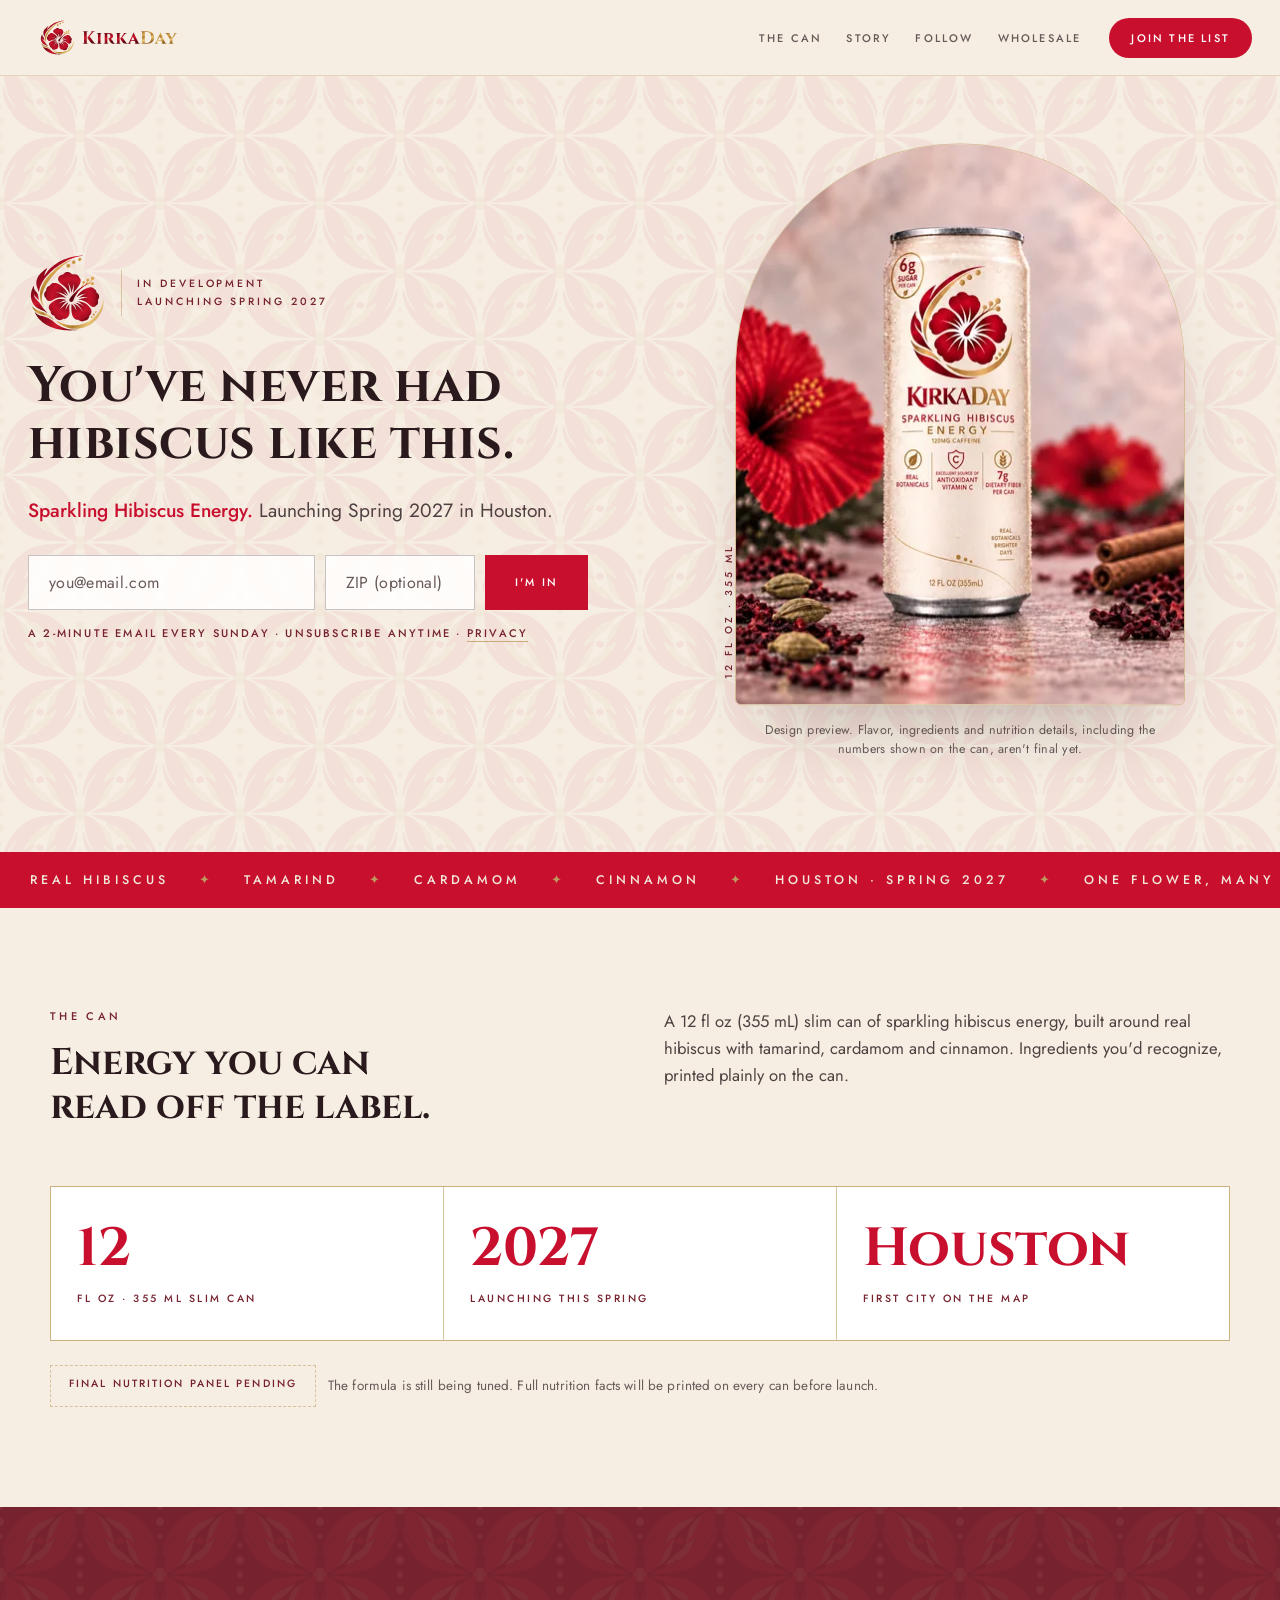
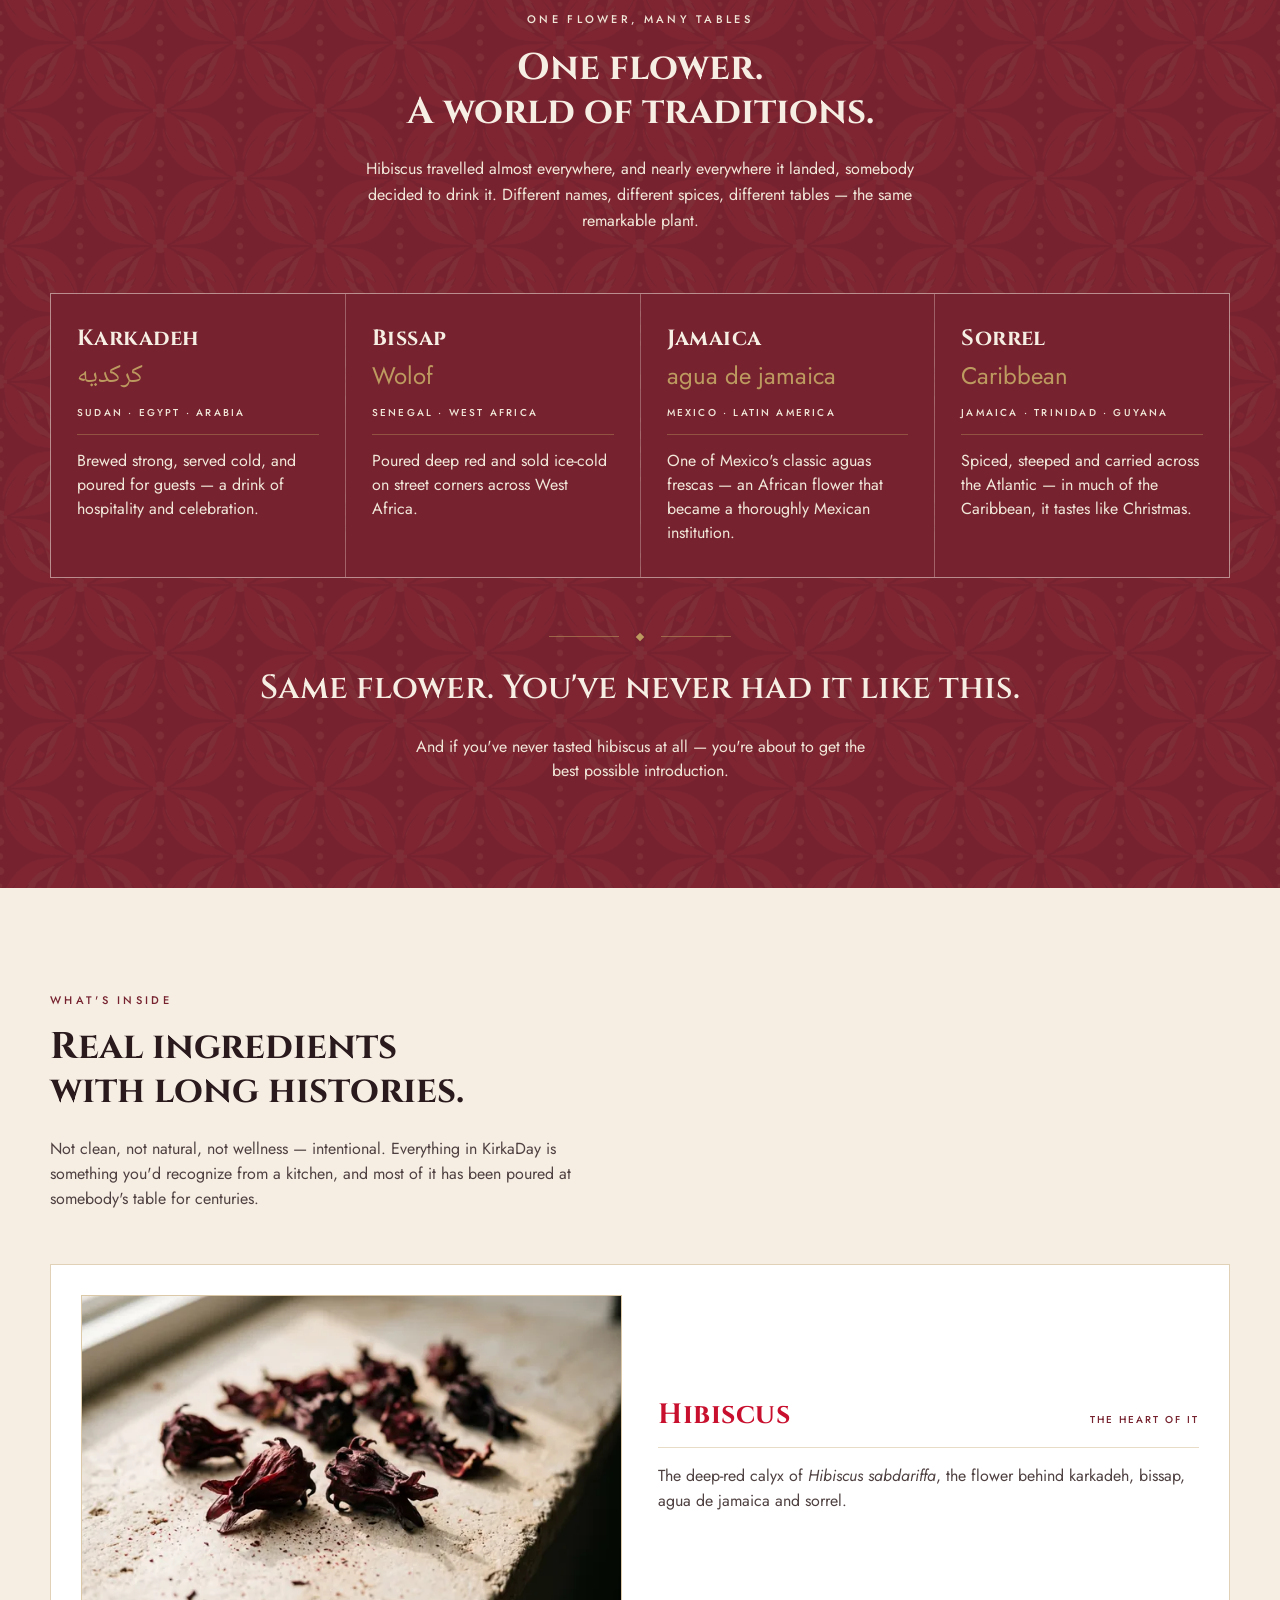
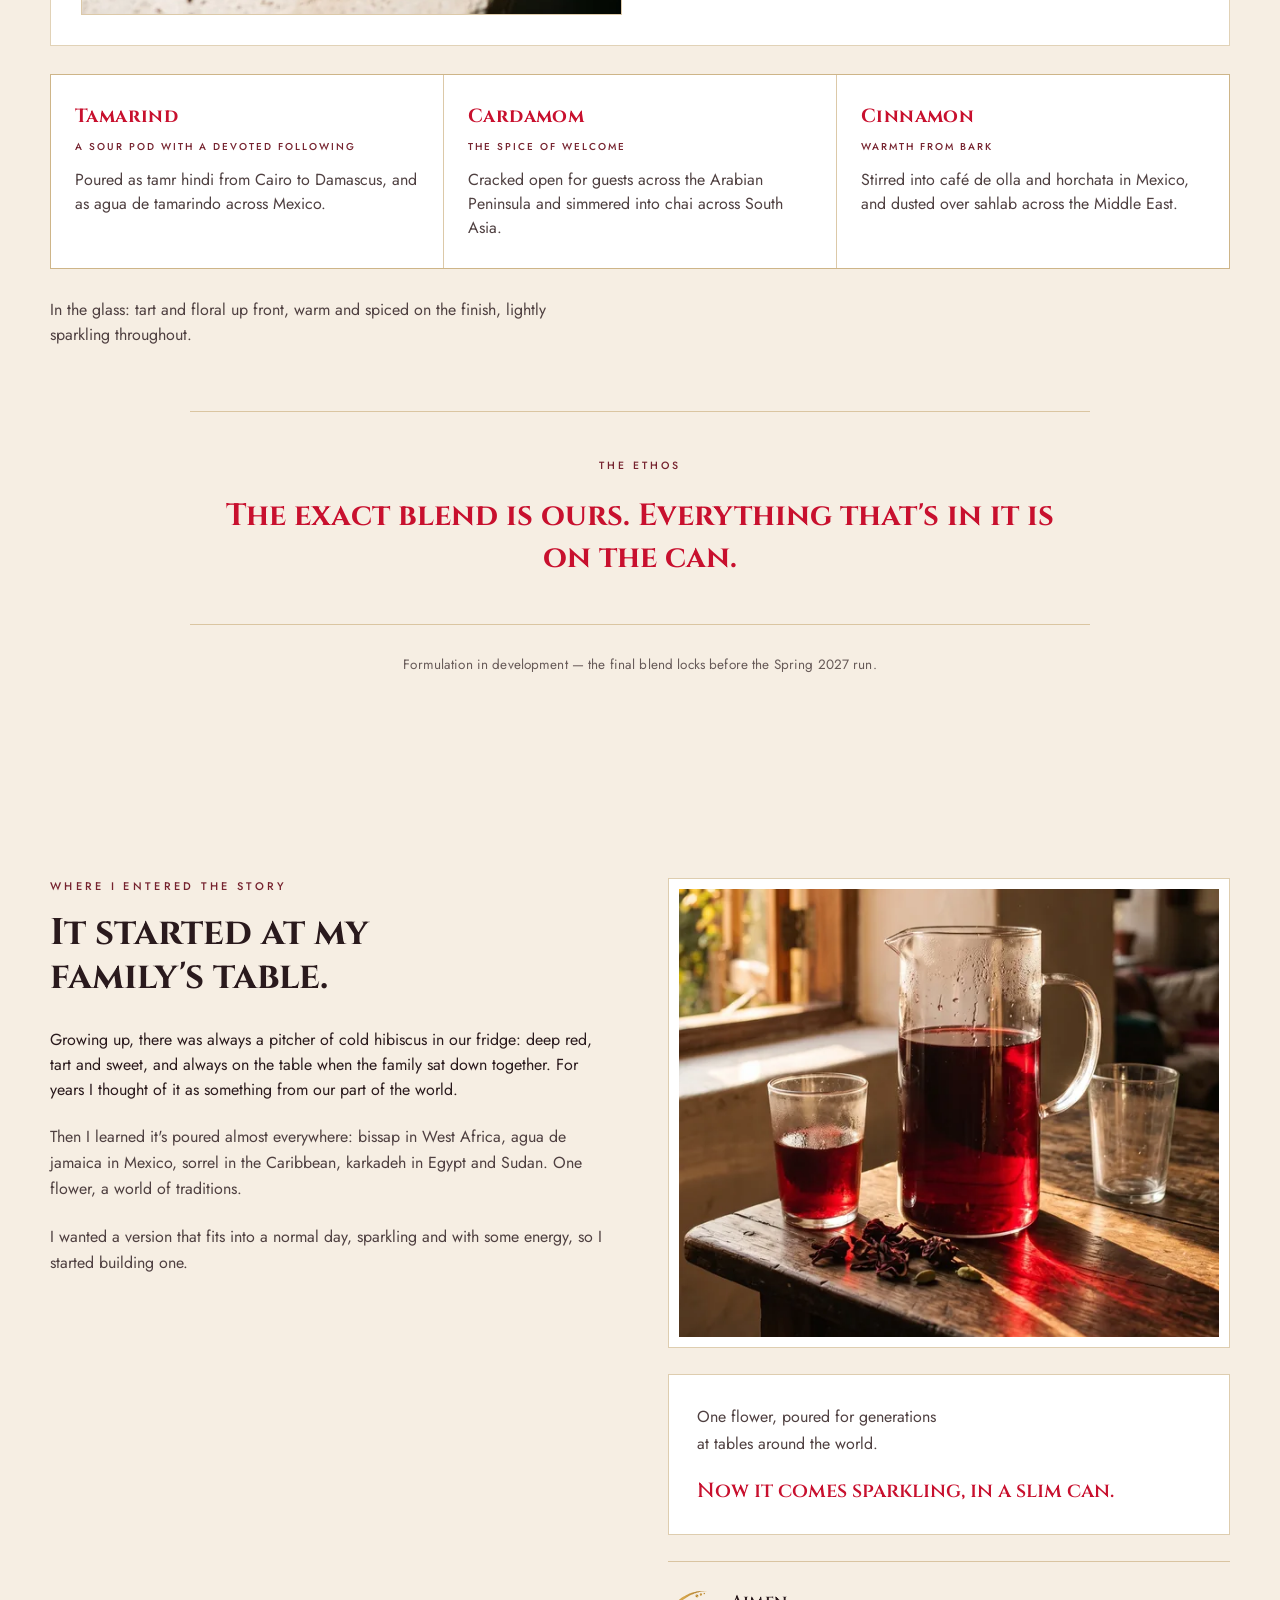
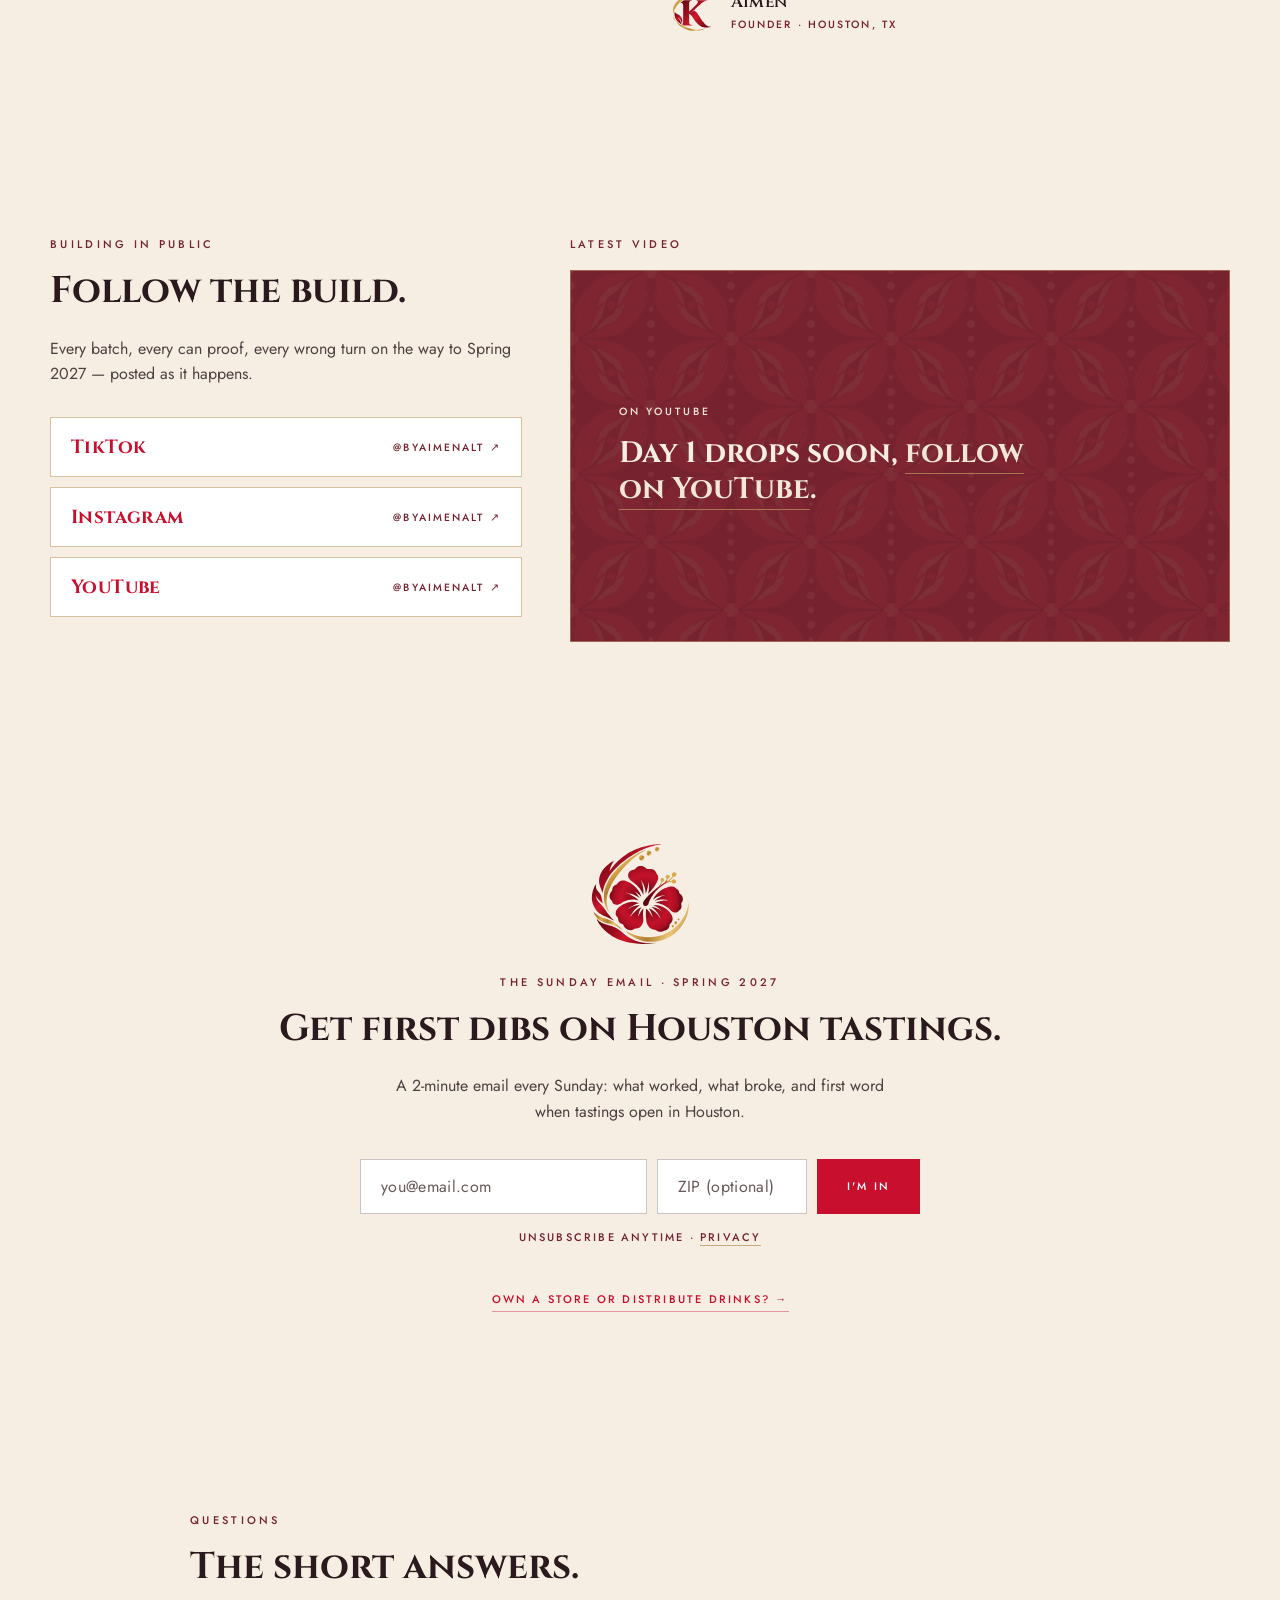
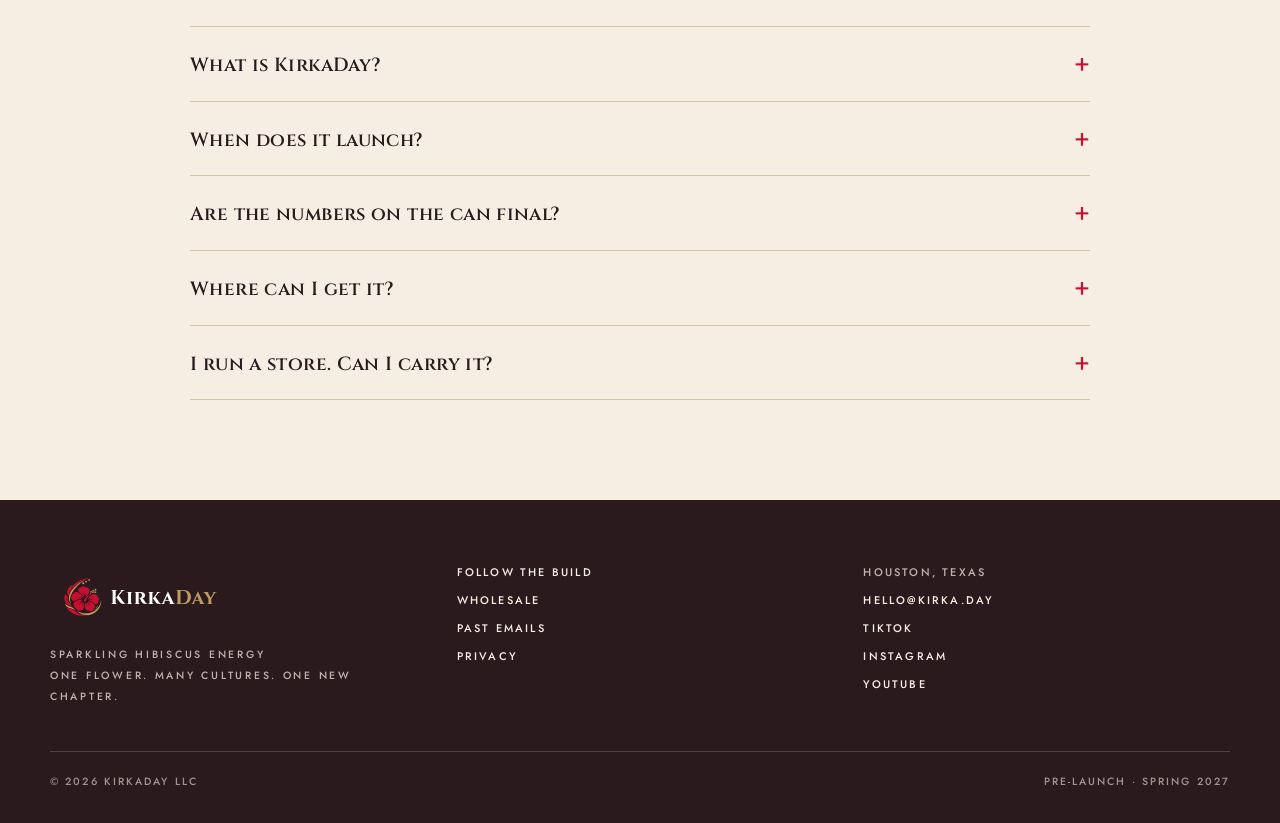
==== commit 03535b9e: "Copy: drop 'American' from origin-story line Co-Authored-By: Claude Opus 5.5 <noreply@anthropic.com>" ====
--- a/index.html
+++ b/index.html
@@ -361,7 +361,7 @@
 
           <p style="font-family:var(--kd-font-body);font-size:16px;line-height:1.56;color:var(--kd-ink);margin:0 0 22px">Growing up, there was always a pitcher of cold hibiscus in our fridge: deep red, tart and sweet, and always on the table when the family sat down together. For years I thought of it as something from our part of the world.</p>
           <p style="font-family:var(--kd-font-body);font-size:16px;line-height:1.62;color:var(--kd-ink-soft);margin:0 0 22px">Then I learned it's poured almost everywhere: bissap in West Africa, agua de jamaica in Mexico, sorrel in the Caribbean, karkadeh in Egypt and Sudan. One flower, a world of traditions.</p>
-          <p style="font-family:var(--kd-font-body);font-size:16px;line-height:1.62;color:var(--kd-ink-soft);margin:0">I wanted a version that fits an everyday American day, sparkling and with energy, so I started building one.</p>
+          <p style="font-family:var(--kd-font-body);font-size:16px;line-height:1.62;color:var(--kd-ink-soft);margin:0">I wanted a version that fits into a normal day, sparkling and with some energy, so I started building one.</p>
         </div>
 
         <div data-rv="1" data-rv-delay="140" style="opacity:0;transform:translateY(30px);transition:opacity 1s cubic-bezier(.16,1,.3,1),transform 1s cubic-bezier(.16,1,.3,1)">
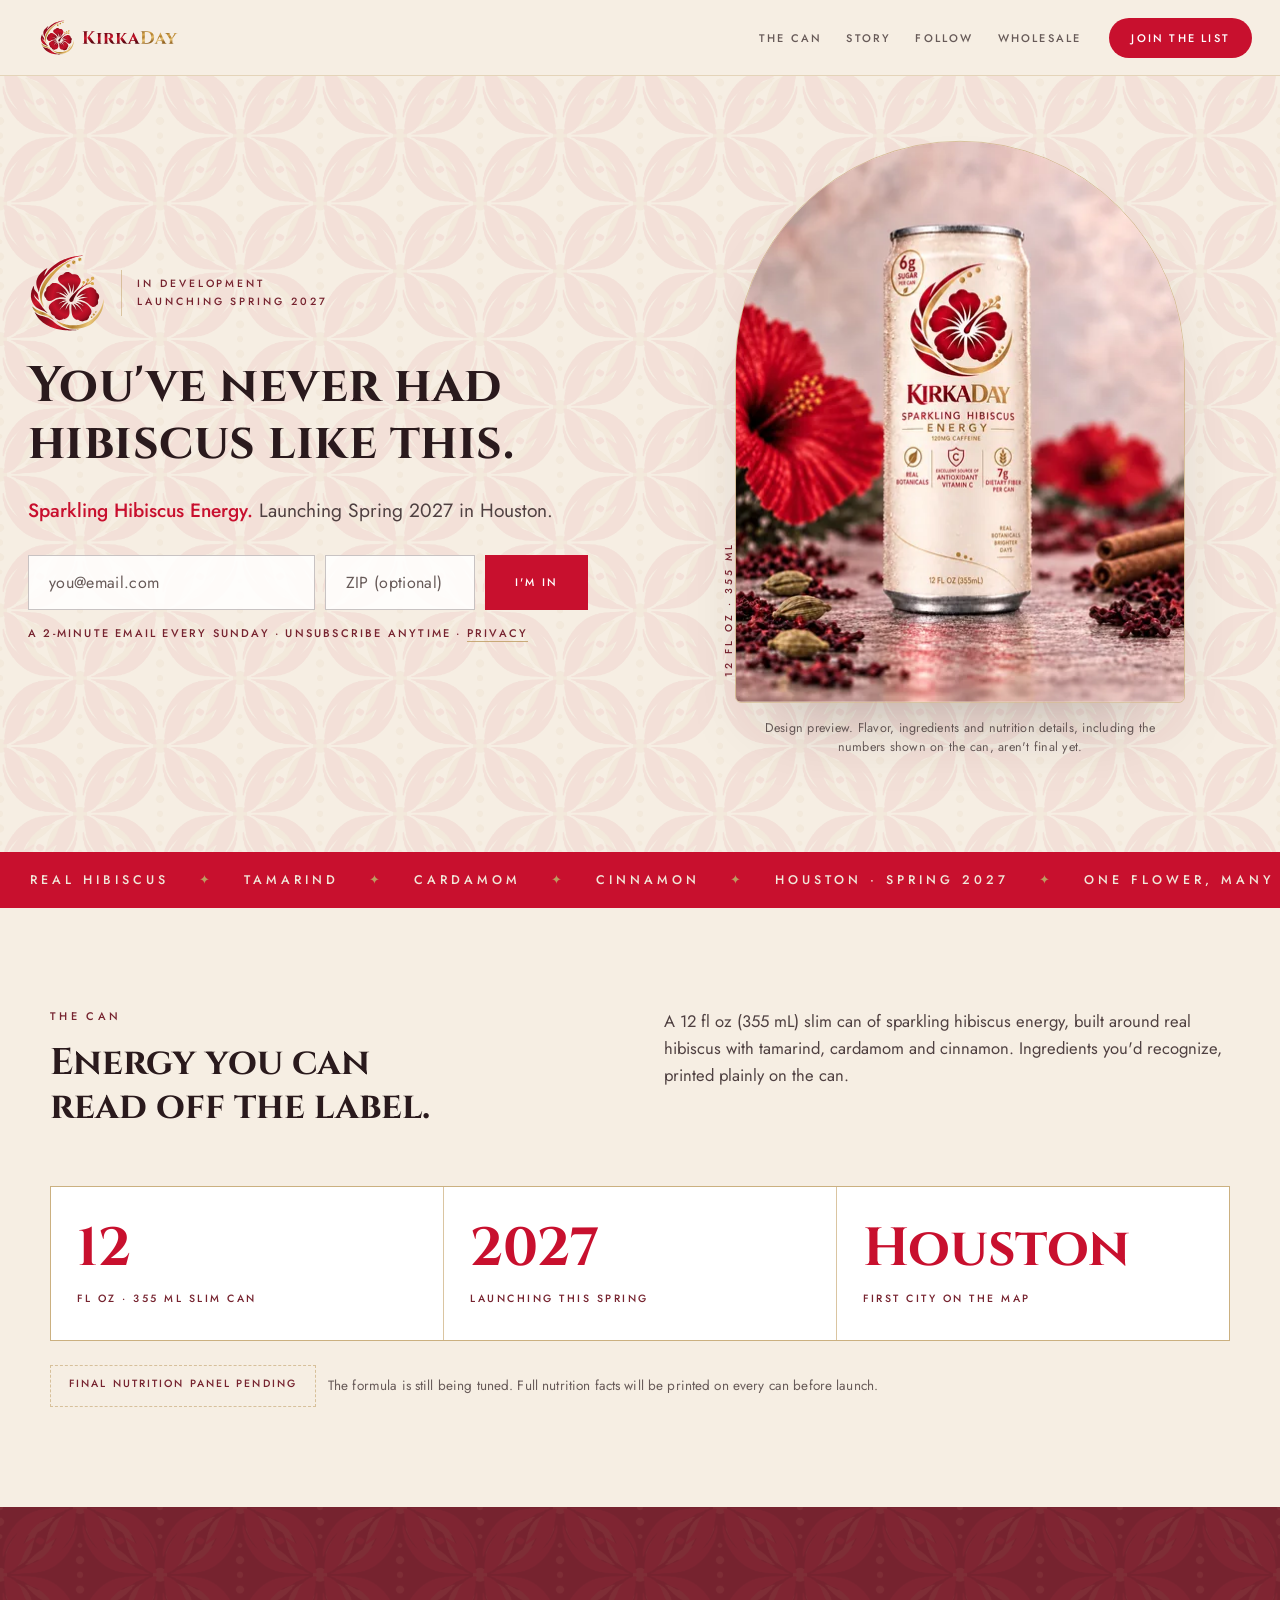
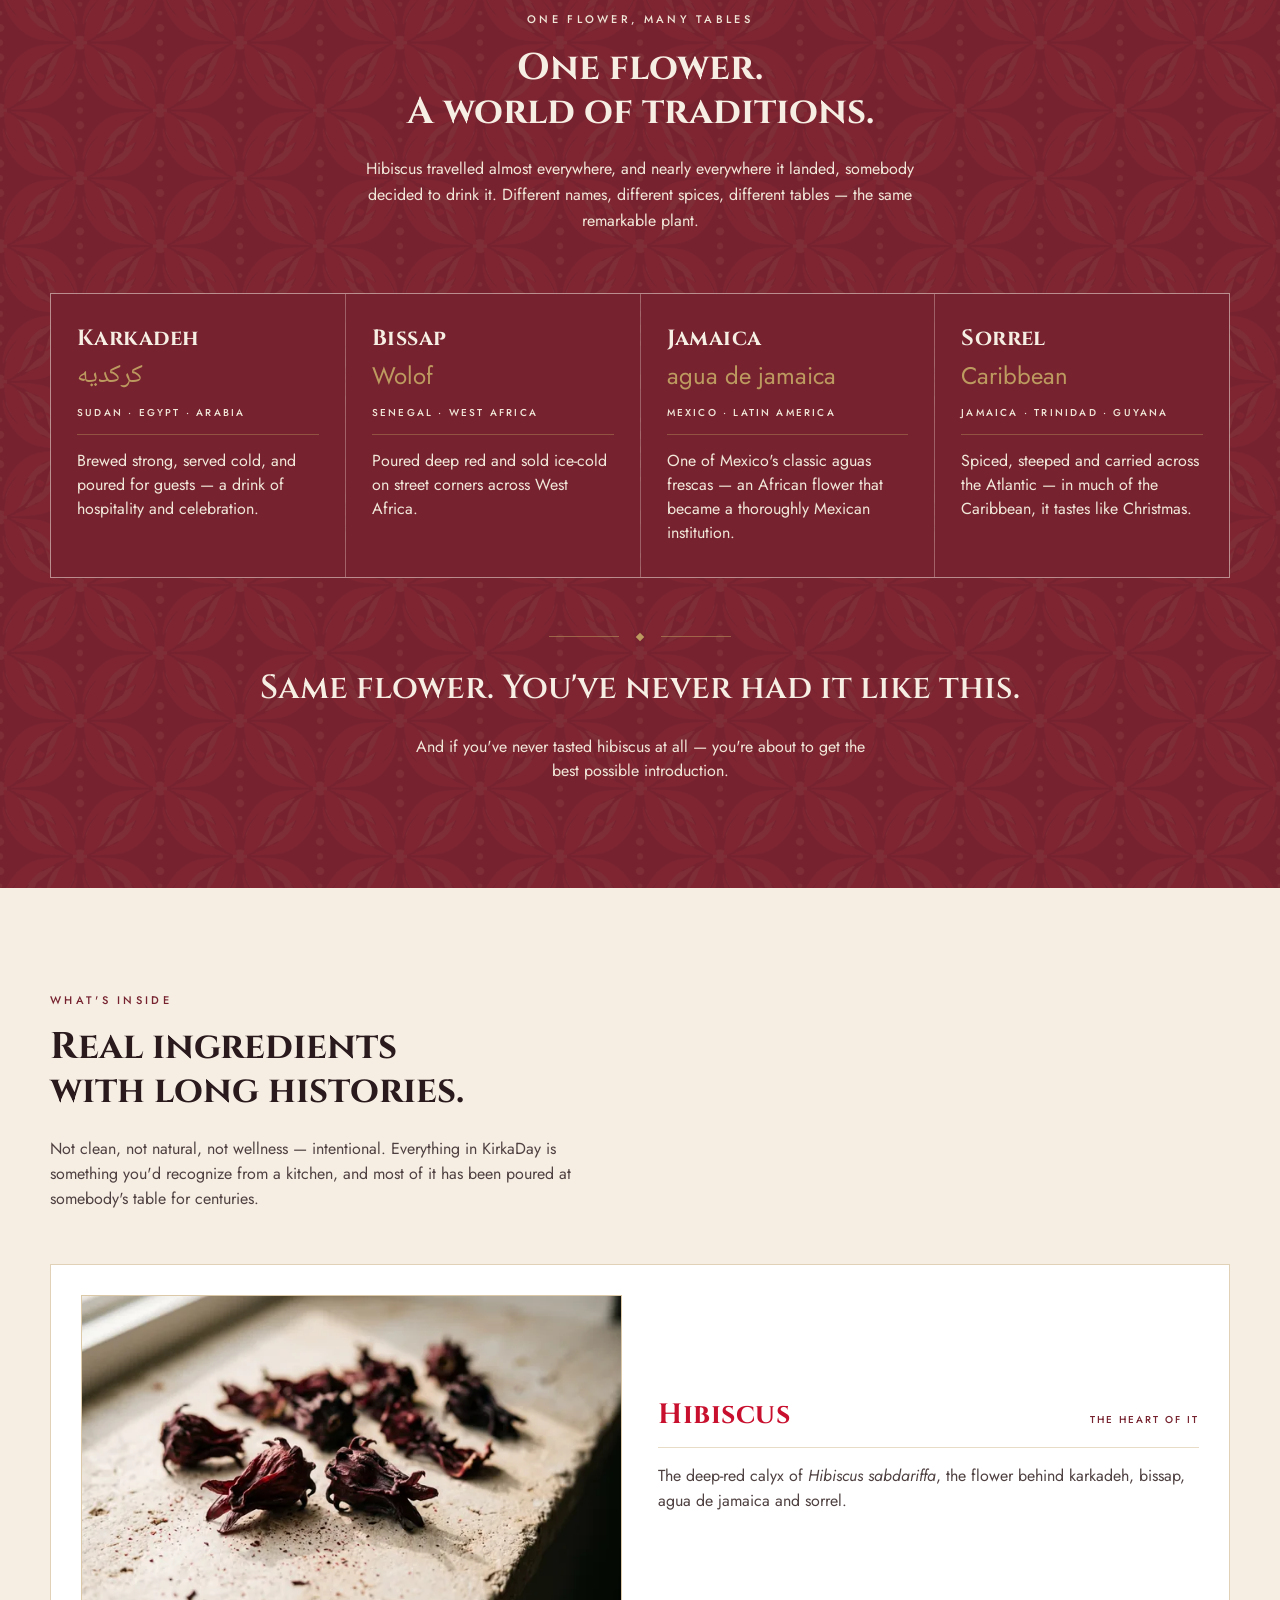
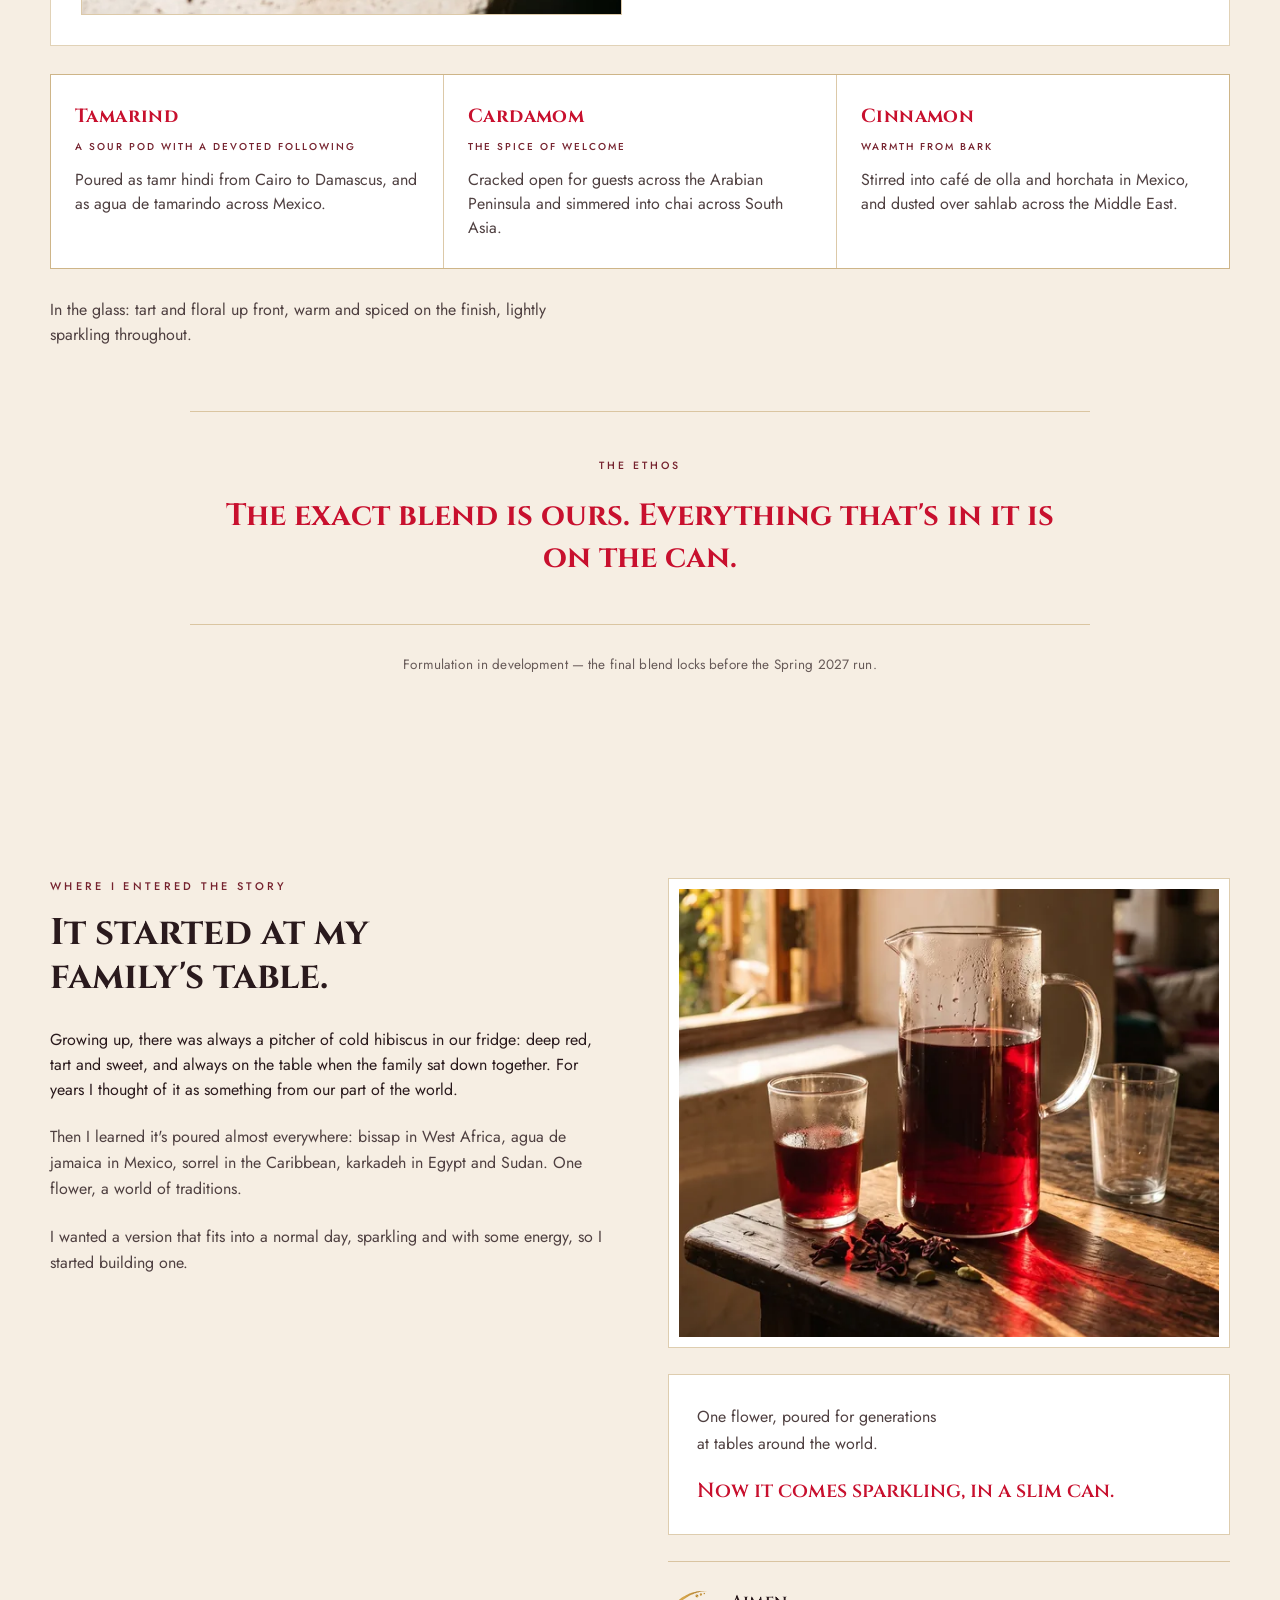
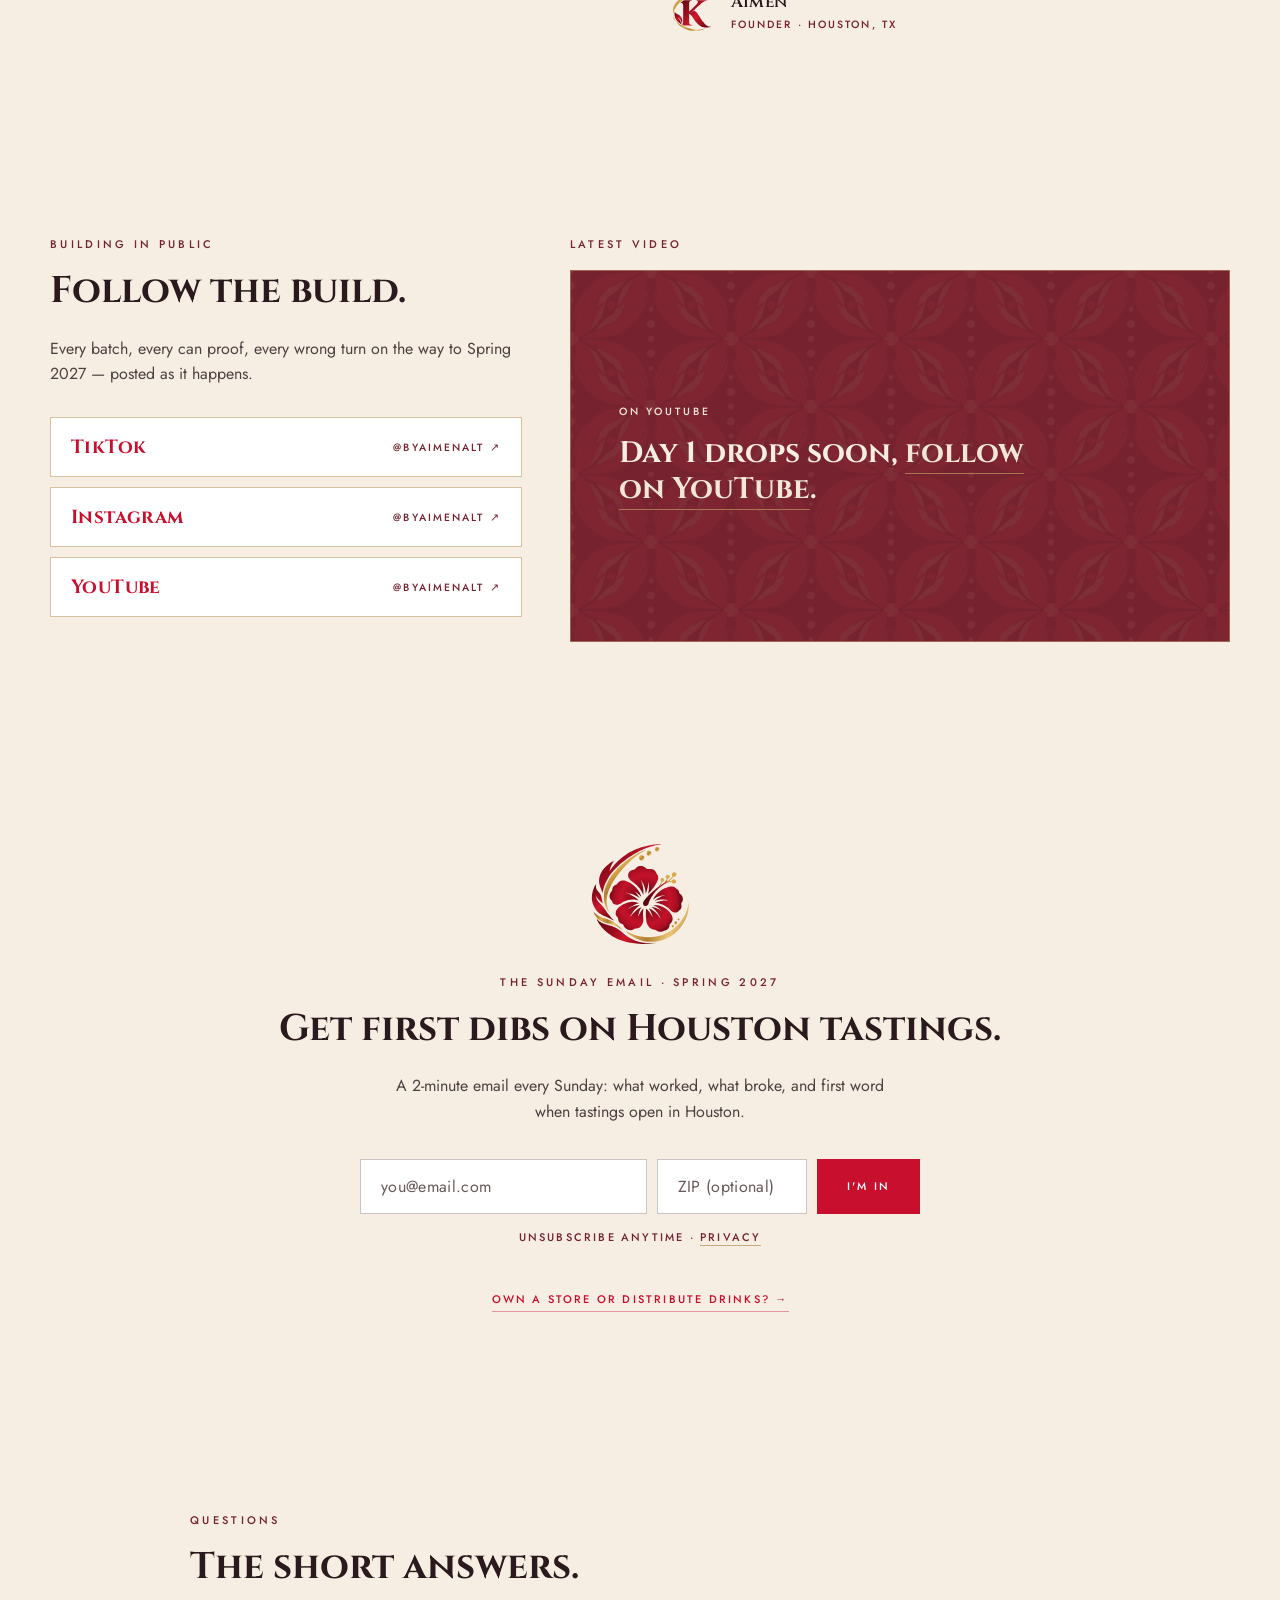
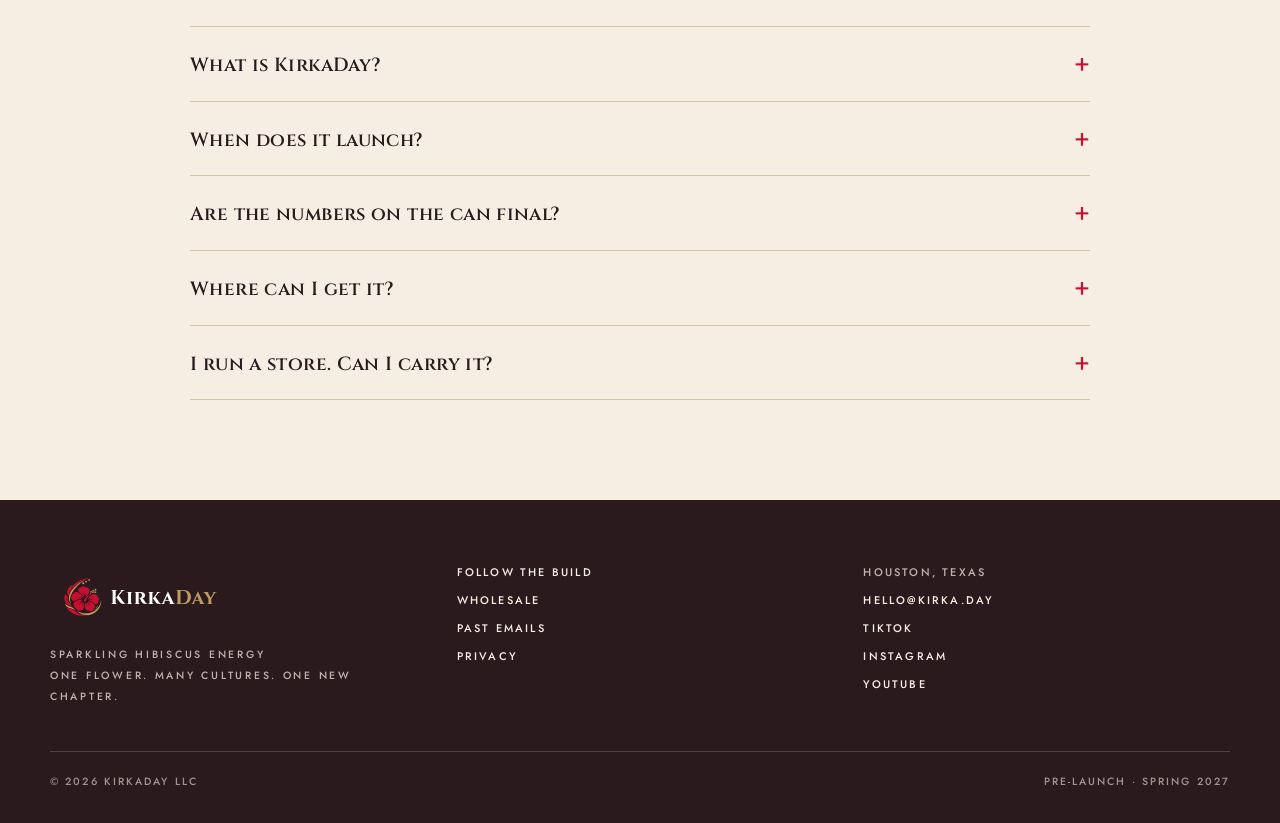
==== commit 16fa74ac: "Switch signups to single opt-in and add the go-to-drink poll on /thanks, so new subscribers are acti" ====
--- a/index.html
+++ b/index.html
@@ -186,6 +186,7 @@
             <input type="hidden" name="utm_term" value="">
             <input type="hidden" name="utm_content" value="">
             <input type="hidden" name="referring_site" value="">
+            <input type="hidden" name="ts" value="">
             <div class="kd-hp" aria-hidden="true"><label for="hero-company">Company</label><input id="hero-company" type="text" name="company" tabindex="-1" autocomplete="off"></div>
           </form>
           <p class="kd-fine">A 2-minute email every Sunday · Unsubscribe anytime · <a href="/privacy">Privacy</a></p>
@@ -438,6 +439,7 @@
           <input type="hidden" name="utm_term" value="">
           <input type="hidden" name="utm_content" value="">
           <input type="hidden" name="referring_site" value="">
+          <input type="hidden" name="ts" value="">
           <div class="kd-hp" aria-hidden="true"><label for="list-company">Company</label><input id="list-company" type="text" name="company" tabindex="-1" autocomplete="off"></div>
         </form>
         <p class="kd-fine">Unsubscribe anytime · <a href="/privacy">Privacy</a></p>
@@ -601,7 +603,8 @@
   /* Sign-up attribution: fill utm_* from the URL and referring_site from the
      referrer. First-touch values are kept for the visit so they survive a click
      through to another page. Also shows the inline error on ?error=1 and
-     remembers the email's domain for the /thanks page. */
+     posts the form as JSON, keeping the email's domain and the subscription
+     id for the /thanks page. */
   (function () {
     var KEYS = ['utm_source', 'utm_medium', 'utm_campaign', 'utm_term', 'utm_content'];
     var q = new URLSearchParams(location.search);
@@ -623,15 +626,47 @@
       });
       var alert = form.querySelector('[data-signup-error]');
       if (failed && alert) alert.hidden = false;
-      // Keep only the mail domain (never the address) so /thanks can offer
-      // an "Open Gmail"-style button after the server redirects there.
-      form.addEventListener('submit', function () {
-        try {
-          var email = (form.querySelector('input[name="email"]') || {}).value || '';
-          var at = email.lastIndexOf('@');
-          if (at > 0) sessionStorage.setItem('kd_mail_domain', email.slice(at + 1).trim().toLowerCase().slice(0, 253));
-          else sessionStorage.removeItem('kd_mail_domain');
-        } catch (e) {}
+      // Time on form: the server drops submissions made under 2 seconds.
+      var rendered = Date.now();
+      var ts = form.querySelector('input[name="ts"]');
+      if (ts) ts.value = String(rendered);
+      var busy = false;
+      form.addEventListener('submit', function (ev) {
+        if (!window.fetch) return; // Old browser: plain form post.
+        ev.preventDefault();
+        if (busy) return;
+        busy = true;
+        var button = form.querySelector('button[type="submit"]');
+        if (button) button.disabled = true;
+        if (alert) alert.hidden = true;
+        var body = {};
+        Array.prototype.forEach.call(form.elements, function (el) { if (el.name) body[el.name] = el.value; });
+        body.elapsed = String(Date.now() - rendered);
+        var failed = function (err) {
+          if (err) console.error('[signup]', err);
+          busy = false;
+          if (button) button.disabled = false;
+          if (alert) alert.hidden = false;
+        };
+        fetch('/api/subscribe', {
+          method: 'POST',
+          headers: { 'Content-Type': 'application/json', Accept: 'application/json' },
+          body: JSON.stringify(body)
+        }).then(function (r) {
+          return r.json().catch(function () { return {}; }).then(function (d) {
+            if (!r.ok || !d || !d.ok) return failed(new Error('subscribe failed: ' + r.status + ' ' + ((d && d.error) || '')));
+            // Keep only the mail domain (never the address) for the "Find my welcome
+            // email" button, and the subscription id for the /thanks poll.
+            try {
+              var at = body.email.lastIndexOf('@');
+              if (at > 0) sessionStorage.setItem('kd_mail_domain', body.email.slice(at + 1).trim().toLowerCase().slice(0, 253));
+              else sessionStorage.removeItem('kd_mail_domain');
+              if (d.id) sessionStorage.setItem('kd_sid', d.id);
+              else sessionStorage.removeItem('kd_sid');
+            } catch (e) {}
+            location.href = '/thanks';
+          });
+        }).catch(failed);
       });
     });
   })();
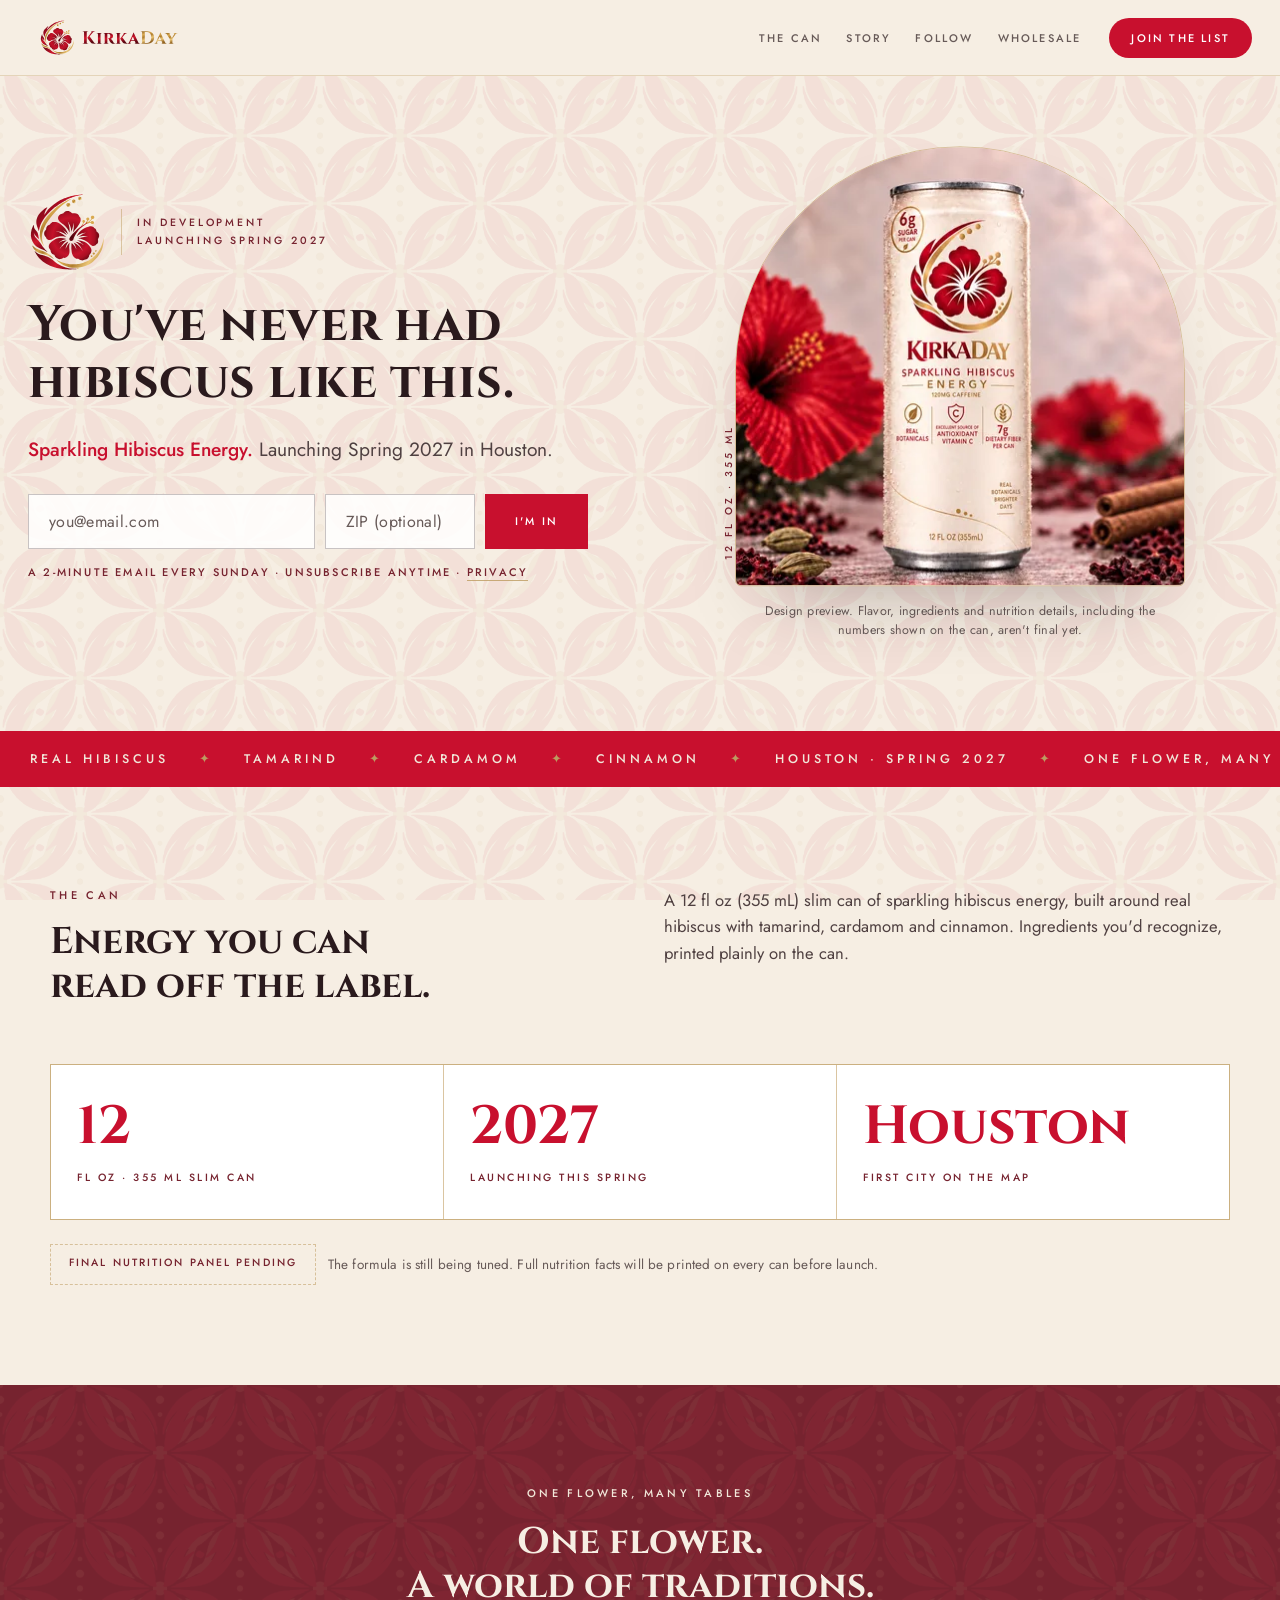
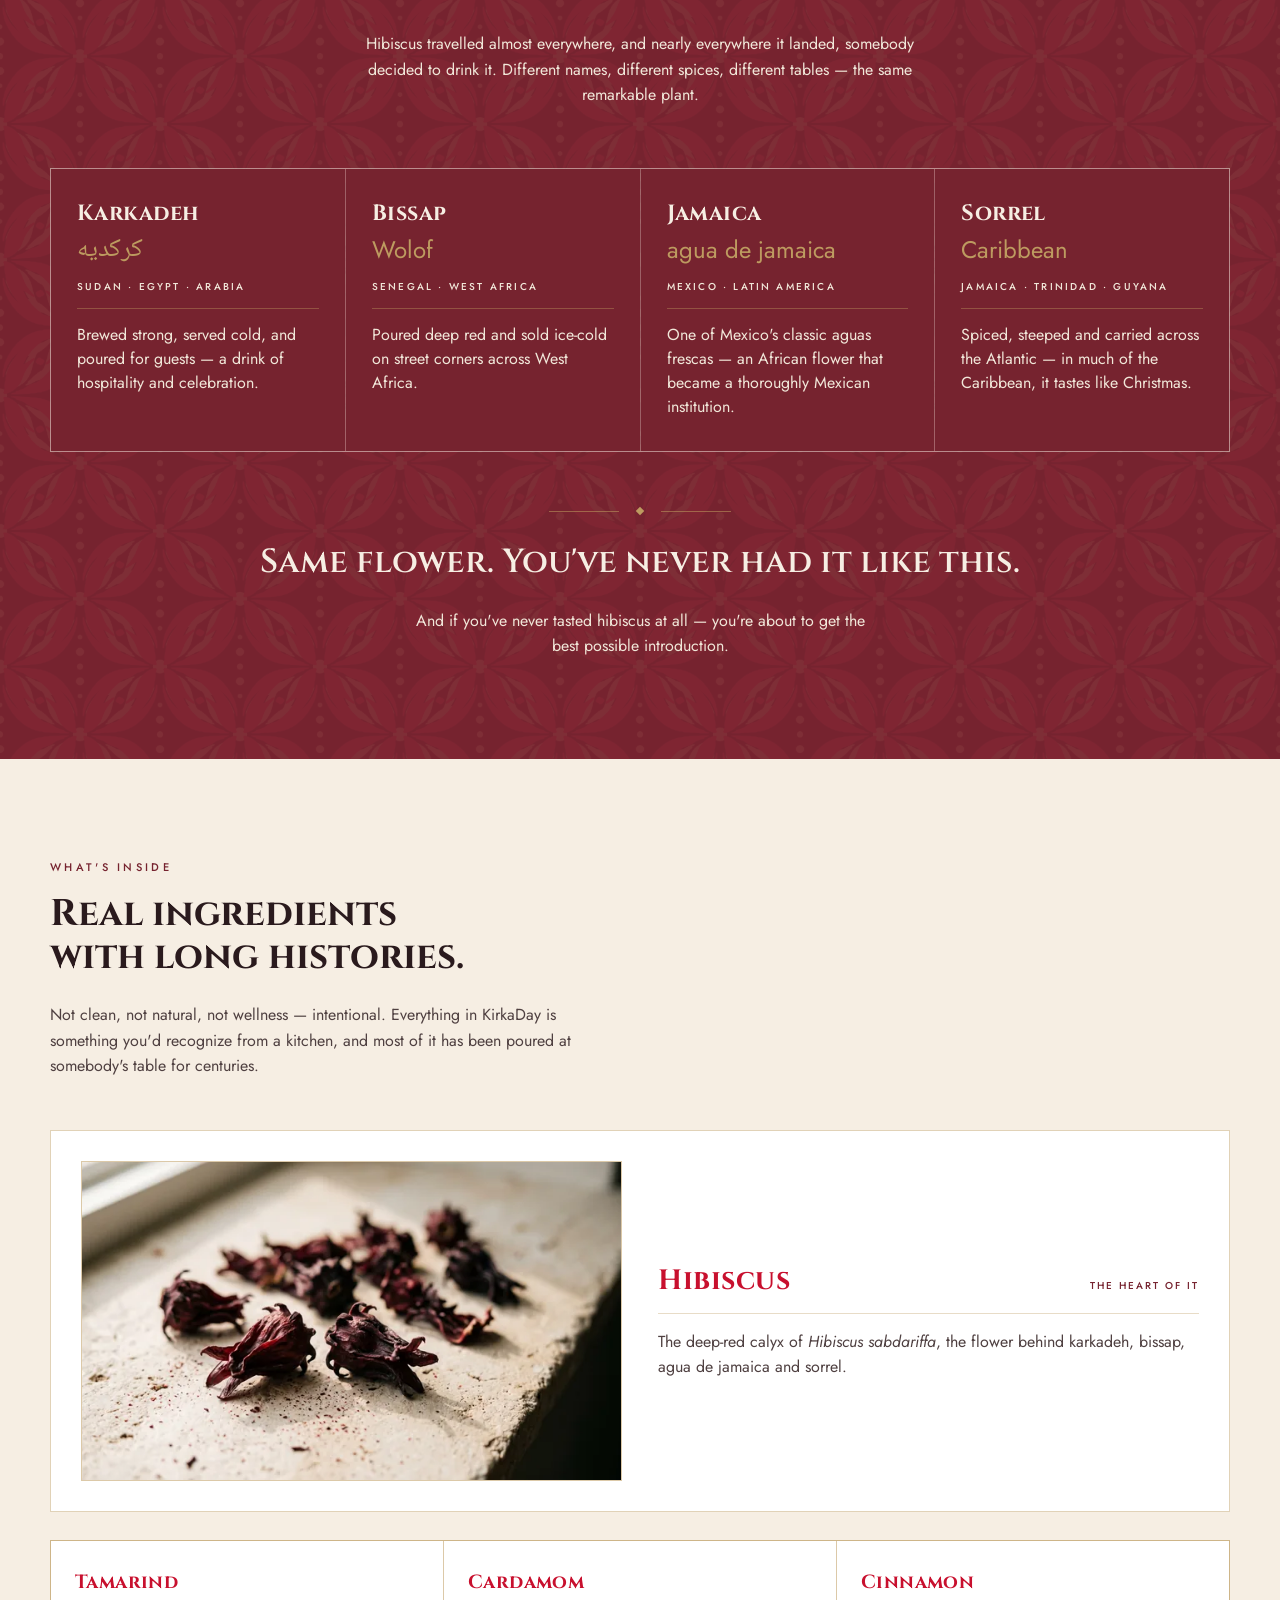
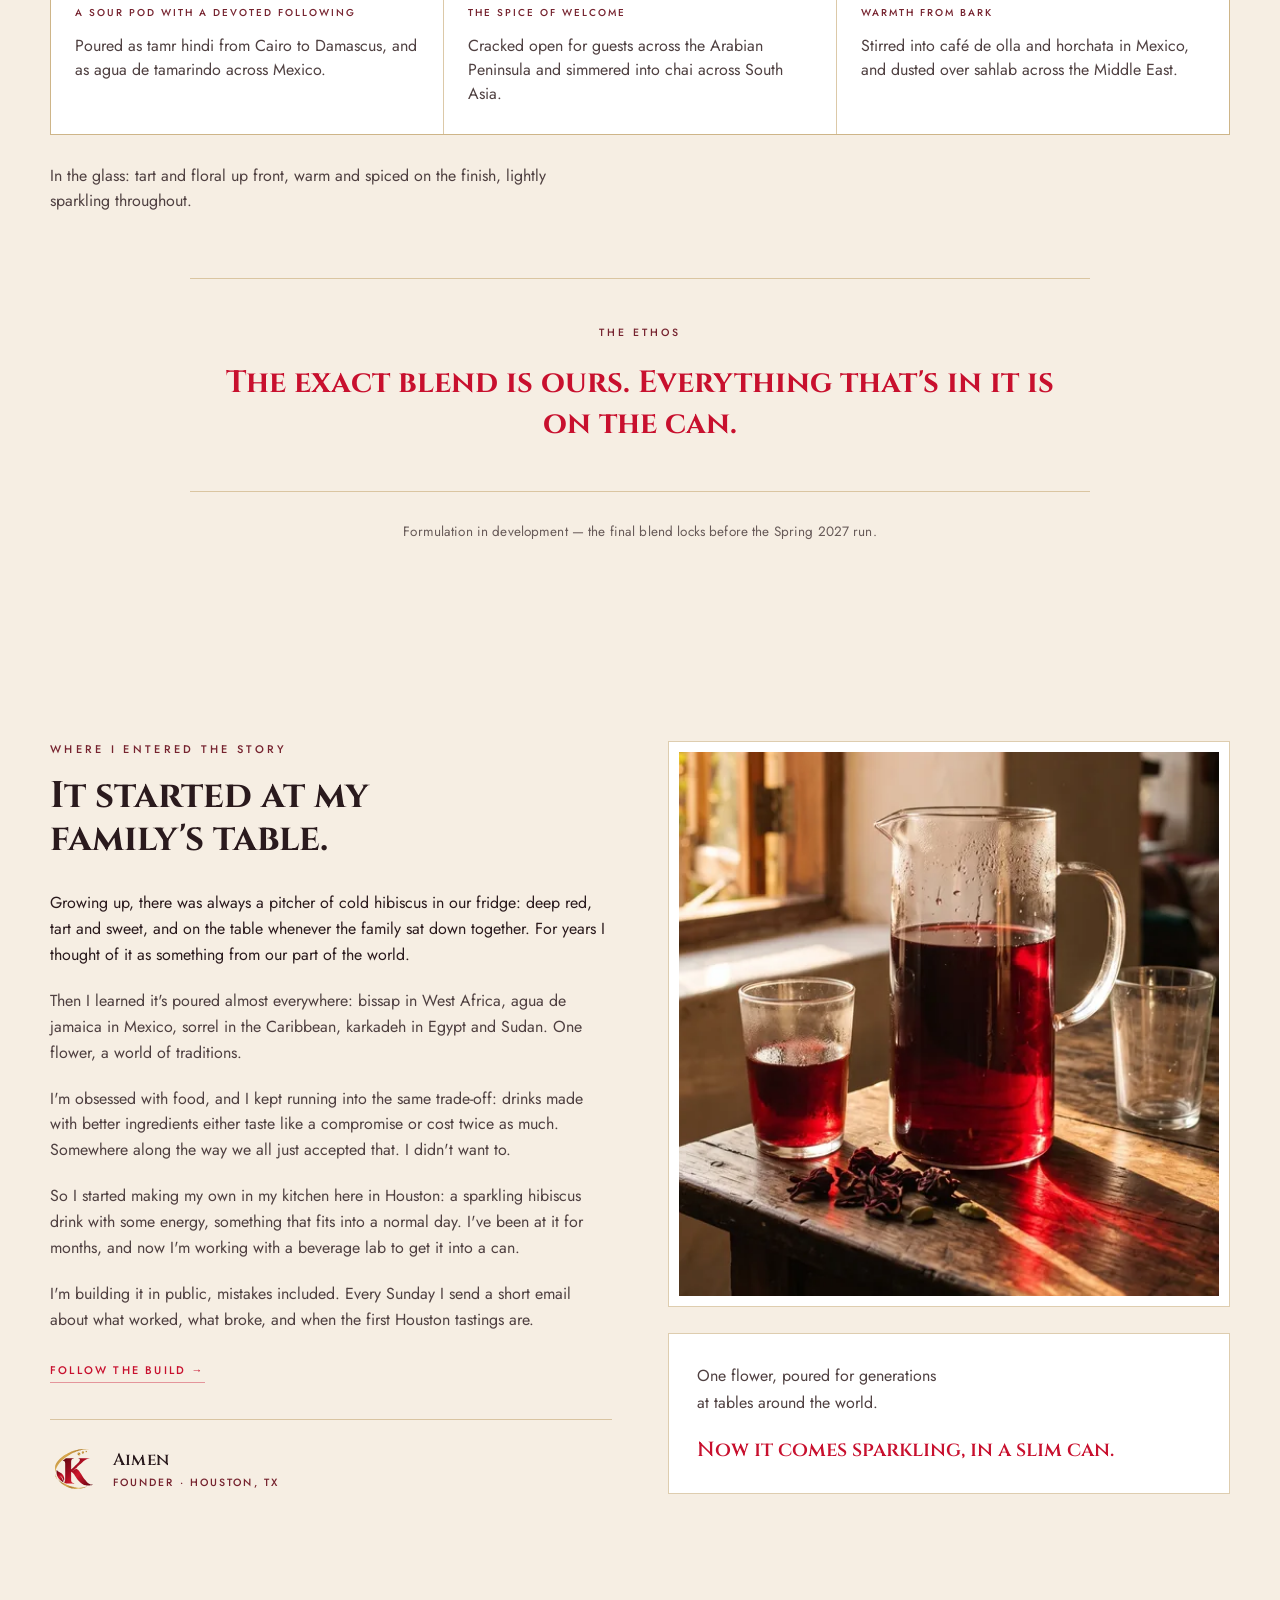
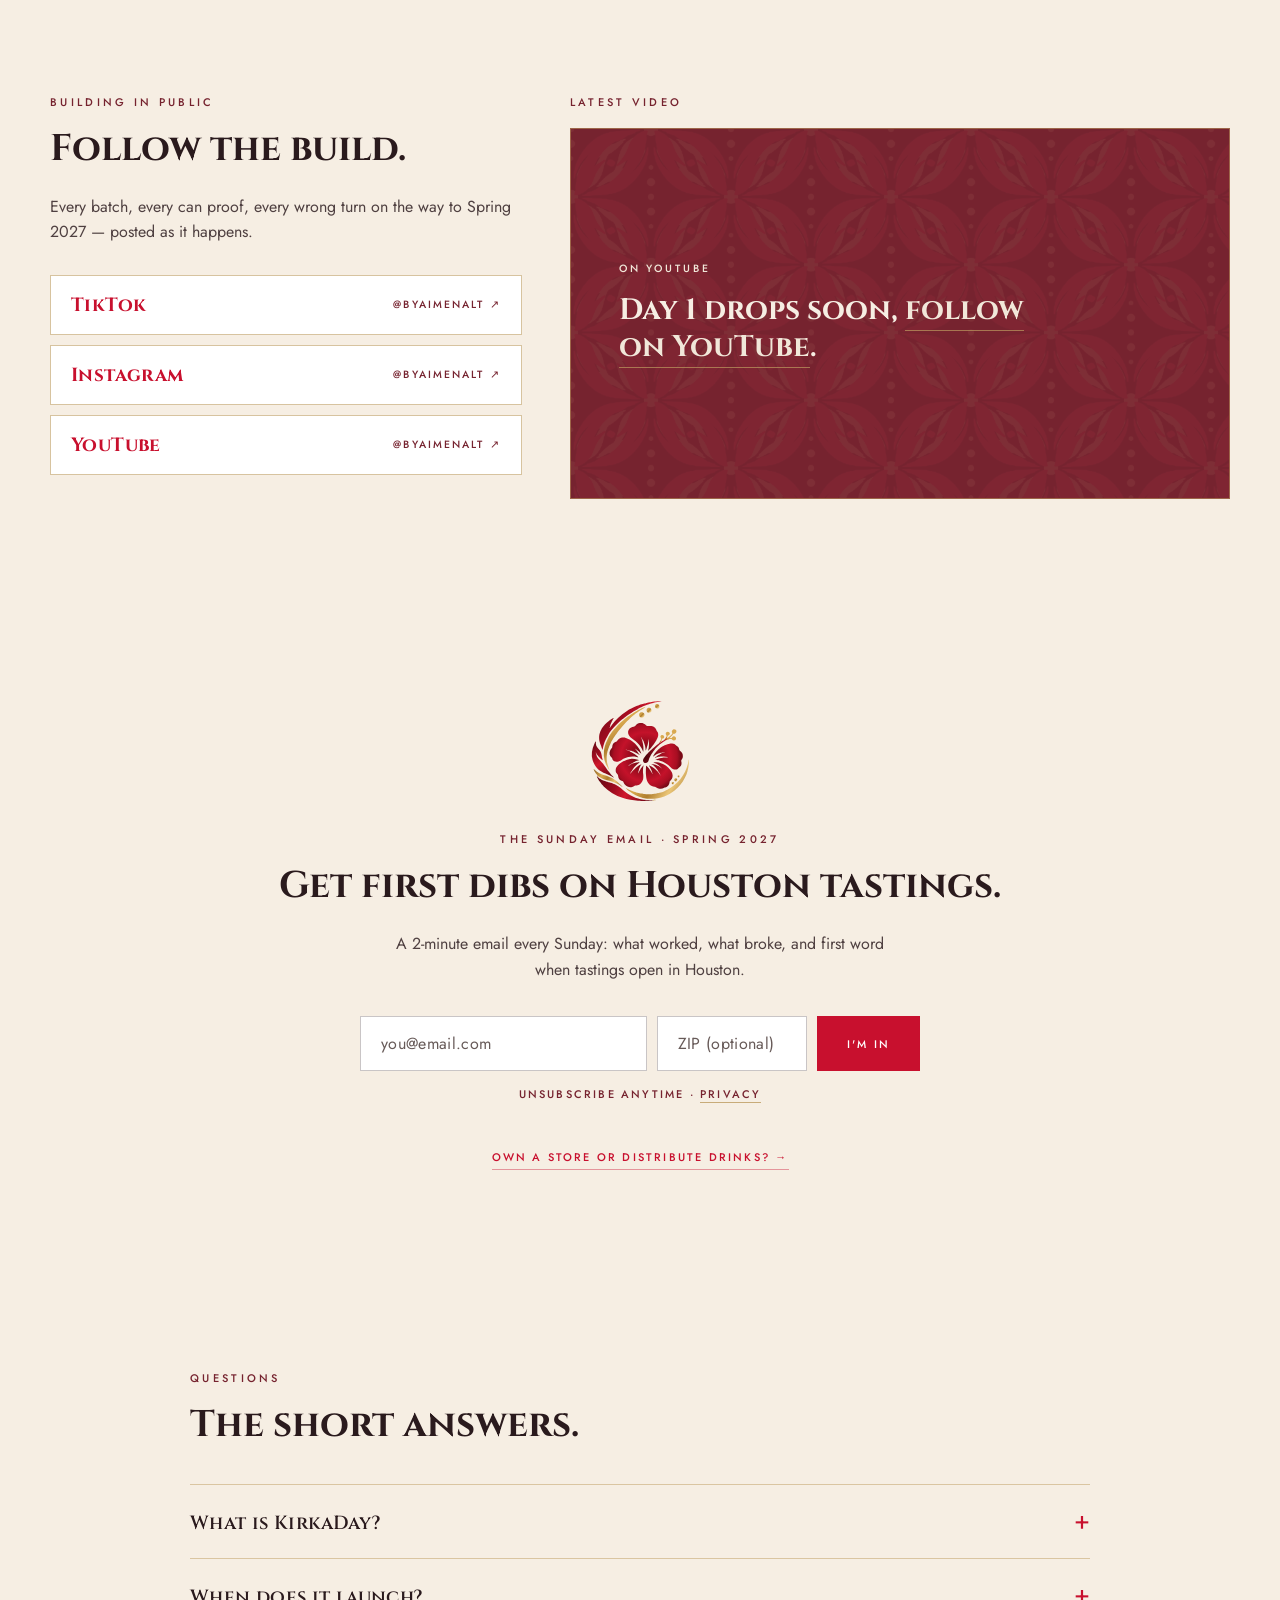
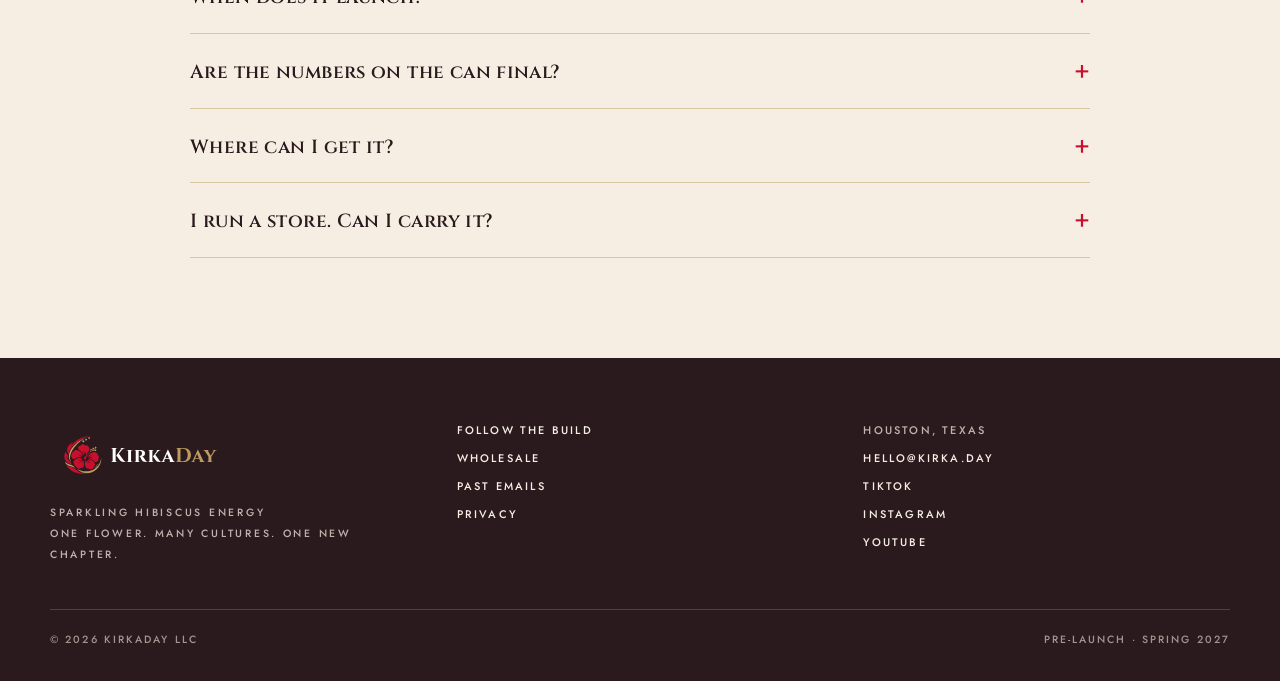
==== commit 3ab6a745: "Story section: fuller copy + balanced layout; section spacing audit Co-Authored-By: Claude Opus 5.5 " ====
--- a/index.html
+++ b/index.html
@@ -55,6 +55,18 @@
       [data-kd="four-up"] { grid-template-columns: minmax(0, 1fr) !important; }
     }
 
+    /* Even section rhythm on phones: the desktop 100px bands are too tall at 390px. */
+    @media (max-width: 600px) {
+      #can, #traditions, #ingredients, #story, #follow, #list, #faq { padding: 72px 20px !important; }
+    }
+
+    /* Two-column hero: crop the can photo's empty top and bottom margins so the
+       arch ends level with the sign-up column instead of hanging ~100px below it. */
+    @media (min-width: 900px) {
+      [data-hero-frame] { height: 440px; }
+      [data-hero-frame] img { height: 100% !important; object-fit: cover; object-position: 50% 40%; }
+    }
+
     /* Keep the sign-up above the fold on phones. */
     @media (max-width: 600px) {
       [data-kd="hero"] { padding: 30px 18px 36px !important; }
@@ -68,6 +80,24 @@
     @media (prefers-reduced-motion: reduce) {
       [data-marquee] { animation: none !important; }
       [style*="kd-drift"] { animation: none !important; }
+    }
+
+    /* Origin story. Desktop: text + signature on the left; the photo stretches to
+       the left column's height with the quote card under it. Phone: one column,
+       H2, photo, copy, quote, signature. */
+    .kd-story-grid { display: flex; flex-direction: column; }
+    .kd-story-left, .kd-story-right { display: contents; }
+    .kd-story-head { order: 1; }
+    .kd-story-photo { order: 2; height: clamp(260px, 72vw, 420px); margin: 0 0 28px !important; }
+    .kd-story-body { order: 3; }
+    .kd-story-quote { order: 4; margin-top: 32px; }
+    .kd-story-sig { order: 5; margin-top: 28px; }
+    @media (min-width: 960px) {
+      .kd-story-grid { display: grid; grid-template-columns: minmax(0, 1fr) minmax(0, 1fr); gap: 56px; align-items: stretch; }
+      .kd-story-left, .kd-story-right { display: flex; flex-direction: column; }
+      .kd-story-photo { height: auto; flex: 1 1 auto; min-height: 380px; margin: 0 !important; }
+      .kd-story-quote { margin-top: 26px; }
+      .kd-story-sig { margin-top: 36px; }
     }
 
     /* Follow the build */
@@ -250,7 +280,7 @@
     </div>
   </section>
 
-  <section id="traditions" style="background:var(--kd-deep);color:var(--kd-cream);padding:104px 28px;position:relative;z-index:1;overflow:hidden">
+  <section id="traditions" style="background:var(--kd-deep);color:var(--kd-cream);padding:100px 28px;position:relative;z-index:1;overflow:hidden">
     <div data-pattern="1" style="position:absolute;inset:0;background-image:url(&quot;/assets/brand/pattern/KirkaDay_Pattern_Seamless_FullColor_Transparent_2048px.png&quot;);background-image:image-set(url(&quot;/assets/brand/pattern/KirkaDay_Pattern_Seamless_FullColor_Transparent_2048px.webp&quot;) type(&quot;image/webp&quot;),url(&quot;/assets/brand/pattern/KirkaDay_Pattern_Seamless_FullColor_Transparent_2048px.png&quot;) type(&quot;image/png&quot;));background-repeat:repeat;background-size:320px auto;opacity:0.08;mix-blend-mode:screen;pointer-events:none"></div>
     <div style="max-width:1180px;margin:0 auto;position:relative">
 
@@ -299,7 +329,7 @@
     </div>
   </section>
 
-  <section id="ingredients" style="padding:104px 28px;position:relative;z-index:1">
+  <section id="ingredients" style="padding:100px 28px;position:relative;z-index:1">
     <div style="max-width:1180px;margin:0 auto">
 
       <div data-rv="1" style="max-width:34em;margin-bottom:52px;opacity:0;transform:translateY(24px);transition:opacity .9s cubic-bezier(.16,1,.3,1),transform .9s cubic-bezier(.16,1,.3,1)">
@@ -352,38 +382,42 @@
     </div>
   </section>
 
-  <section id="story" style="padding:100px 28px;position:relative;z-index:1;background:var(--kd-cream)">
-    <div style="max-width:1180px;margin:0 auto">
-      <div style="display:grid;grid-template-columns:repeat(auto-fit,minmax(min(100%,330px),1fr));gap:56px;align-items:start">
-
-        <div data-rv="1" style="opacity:0;transform:translateY(26px);transition:opacity .9s cubic-bezier(.16,1,.3,1),transform .9s cubic-bezier(.16,1,.3,1)">
+  <section id="story" class="kd-story" style="padding:100px 28px;position:relative;z-index:1;background:var(--kd-cream)">
+    <div class="kd-story-grid" style="max-width:1180px;margin:0 auto">
+
+      <div class="kd-story-left" data-rv="1" style="opacity:0;transform:translateY(26px);transition:opacity .9s cubic-bezier(.16,1,.3,1),transform .9s cubic-bezier(.16,1,.3,1)">
+        <div class="kd-story-head">
           <div style="font-size:11px;letter-spacing:0.3em;font-weight:500;text-transform:uppercase;color:var(--kd-deep);margin-bottom:18px">Where I entered the story</div>
           <h2 style="font-family:var(--kd-font-display);font-weight:700;font-size:clamp(25px,2.9vw,40px);line-height:1.18;margin:0 0 28px;color:var(--kd-ink);text-wrap:balance">It started at my family's table.</h2>
-
-          <p style="font-family:var(--kd-font-body);font-size:16px;line-height:1.56;color:var(--kd-ink);margin:0 0 22px">Growing up, there was always a pitcher of cold hibiscus in our fridge: deep red, tart and sweet, and always on the table when the family sat down together. For years I thought of it as something from our part of the world.</p>
-          <p style="font-family:var(--kd-font-body);font-size:16px;line-height:1.62;color:var(--kd-ink-soft);margin:0 0 22px">Then I learned it's poured almost everywhere: bissap in West Africa, agua de jamaica in Mexico, sorrel in the Caribbean, karkadeh in Egypt and Sudan. One flower, a world of traditions.</p>
-          <p style="font-family:var(--kd-font-body);font-size:16px;line-height:1.62;color:var(--kd-ink-soft);margin:0">I wanted a version that fits into a normal day, sparkling and with some energy, so I started building one.</p>
-        </div>
-
-        <div data-rv="1" data-rv-delay="140" style="opacity:0;transform:translateY(30px);transition:opacity 1s cubic-bezier(.16,1,.3,1),transform 1s cubic-bezier(.16,1,.3,1)">
-          <div style="position:sticky;top:118px">
-            <div style="position:relative;width:100%;height:clamp(340px,38vw,470px);border:1px solid rgba(189,155,96,0.5);padding:10px;background:var(--kd-white)">
-              <div style="position:relative;width:100%;height:100%">
-                <picture><source type="image/webp" srcset="/assets/pitcher-sunset-600.webp 600w, /assets/pitcher-sunset-1100.webp 1100w" sizes="(max-width: 900px) 100vw, 560px"><img src="/assets/pitcher-sunset-1100.jpg" alt="A glass pitcher of deep red hibiscus tea and two glasses on a wooden table in late afternoon light" width="1100" height="956" loading="lazy" decoding="async" class="kd-shot"></picture>
-              </div>
-            </div>
-            <div style="margin-top:26px;border:1px solid rgba(189,155,96,0.5);background:var(--kd-white);padding:28px">
-              <div style="font-family:var(--kd-font-body);font-size:16px;line-height:1.7;color:var(--kd-ink-soft);margin:0 0 20px">One flower, poured for generations<br>at tables around the world.</div>
-              <div style="font-family:var(--kd-font-display);font-weight:600;font-size:clamp(17px,1.6vw,21px);line-height:1.4;color:var(--kd-red)">Now it comes sparkling, in a slim can.</div>
-            </div>
-            <div style="display:flex;align-items:center;gap:15px;margin-top:26px;padding-top:24px;border-top:1px solid rgba(189,155,96,0.5)">
-              <img src="/assets/brand/KirkaDay_Monogram_K_Metallic_RGB.svg" alt="" style="height:50px;width:auto;display:block" width="1004" height="1050" loading="lazy" decoding="async">
-              <div>
-                <div style="font-family:var(--kd-font-display);font-weight:600;font-size:17px;letter-spacing:0.02em;color:var(--kd-ink)">Aimen</div>
-                <div style="font-size:10.5px;letter-spacing:0.2em;font-weight:500;text-transform:uppercase;color:var(--kd-deep);margin-top:4px">Founder · Houston, TX</div>
-              </div>
-            </div>
+        </div>
+
+        <div class="kd-story-body">
+          <p style="font-family:var(--kd-font-body);font-size:16px;line-height:1.62;color:var(--kd-ink);margin:0 0 20px">Growing up, there was always a pitcher of cold hibiscus in our fridge: deep red, tart and sweet, and on the table whenever the family sat down together. For years I thought of it as something from our part of the world.</p>
+          <p style="font-family:var(--kd-font-body);font-size:16px;line-height:1.62;color:var(--kd-ink-soft);margin:0 0 20px">Then I learned it's poured almost everywhere: bissap in West Africa, agua de jamaica in Mexico, sorrel in the Caribbean, karkadeh in Egypt and Sudan. One flower, a world of traditions.</p>
+          <p style="font-family:var(--kd-font-body);font-size:16px;line-height:1.62;color:var(--kd-ink-soft);margin:0 0 20px">I'm obsessed with food, and I kept running into the same trade-off: drinks made with better ingredients either taste like a compromise or cost twice as much. Somewhere along the way we all just accepted that. I didn't want to.</p>
+          <p style="font-family:var(--kd-font-body);font-size:16px;line-height:1.62;color:var(--kd-ink-soft);margin:0 0 20px">So I started making my own in my kitchen here in Houston: a sparkling hibiscus drink with some energy, something that fits into a normal day. I've been at it for months, and now I'm working with a beverage lab to get it into a can.</p>
+          <p style="font-family:var(--kd-font-body);font-size:16px;line-height:1.62;color:var(--kd-ink-soft);margin:0">I'm building it in public, mistakes included. Every Sunday I send a short email about what worked, what broke, and when the first Houston tastings are.</p>
+          <p style="margin:24px 0 0"><a class="kd-stock" href="/join">Follow the build →</a></p>
+        </div>
+
+        <div class="kd-story-sig" style="display:flex;align-items:center;gap:15px;padding-top:24px;border-top:1px solid rgba(189,155,96,0.5)">
+          <img src="/assets/brand/KirkaDay_Monogram_K_Metallic_RGB.svg" alt="" style="height:50px;width:auto;display:block" width="1004" height="1050" loading="lazy" decoding="async">
+          <div>
+            <div style="font-family:var(--kd-font-display);font-weight:600;font-size:17px;letter-spacing:0.02em;color:var(--kd-ink)">Aimen</div>
+            <div style="font-size:10.5px;letter-spacing:0.2em;font-weight:500;text-transform:uppercase;color:var(--kd-deep);margin-top:4px">Founder · Houston, TX</div>
           </div>
+        </div>
+      </div>
+
+      <div class="kd-story-right" data-rv="1" data-rv-delay="140" style="opacity:0;transform:translateY(30px);transition:opacity 1s cubic-bezier(.16,1,.3,1),transform 1s cubic-bezier(.16,1,.3,1)">
+        <figure class="kd-story-photo" style="margin:0;border:1px solid rgba(189,155,96,0.5);padding:10px;background:var(--kd-white)">
+          <div style="position:relative;width:100%;height:100%">
+            <picture><source type="image/webp" srcset="/assets/pitcher-sunset-600.webp 600w, /assets/pitcher-sunset-1100.webp 1100w" sizes="(max-width: 959px) 100vw, 560px"><img src="/assets/pitcher-sunset-1100.jpg" alt="A glass pitcher of deep red hibiscus tea and two glasses on a wooden table in late afternoon light" width="1100" height="956" loading="lazy" decoding="async" class="kd-shot"></picture>
+          </div>
+        </figure>
+        <div class="kd-story-quote" style="border:1px solid rgba(189,155,96,0.5);background:var(--kd-white);padding:28px">
+          <div style="font-family:var(--kd-font-body);font-size:16px;line-height:1.7;color:var(--kd-ink-soft);margin:0 0 20px">One flower, poured for generations<br>at tables around the world.</div>
+          <div style="font-family:var(--kd-font-display);font-weight:600;font-size:clamp(17px,1.6vw,21px);line-height:1.4;color:var(--kd-red)">Now it comes sparkling, in a slim can.</div>
         </div>
       </div>
     </div>
